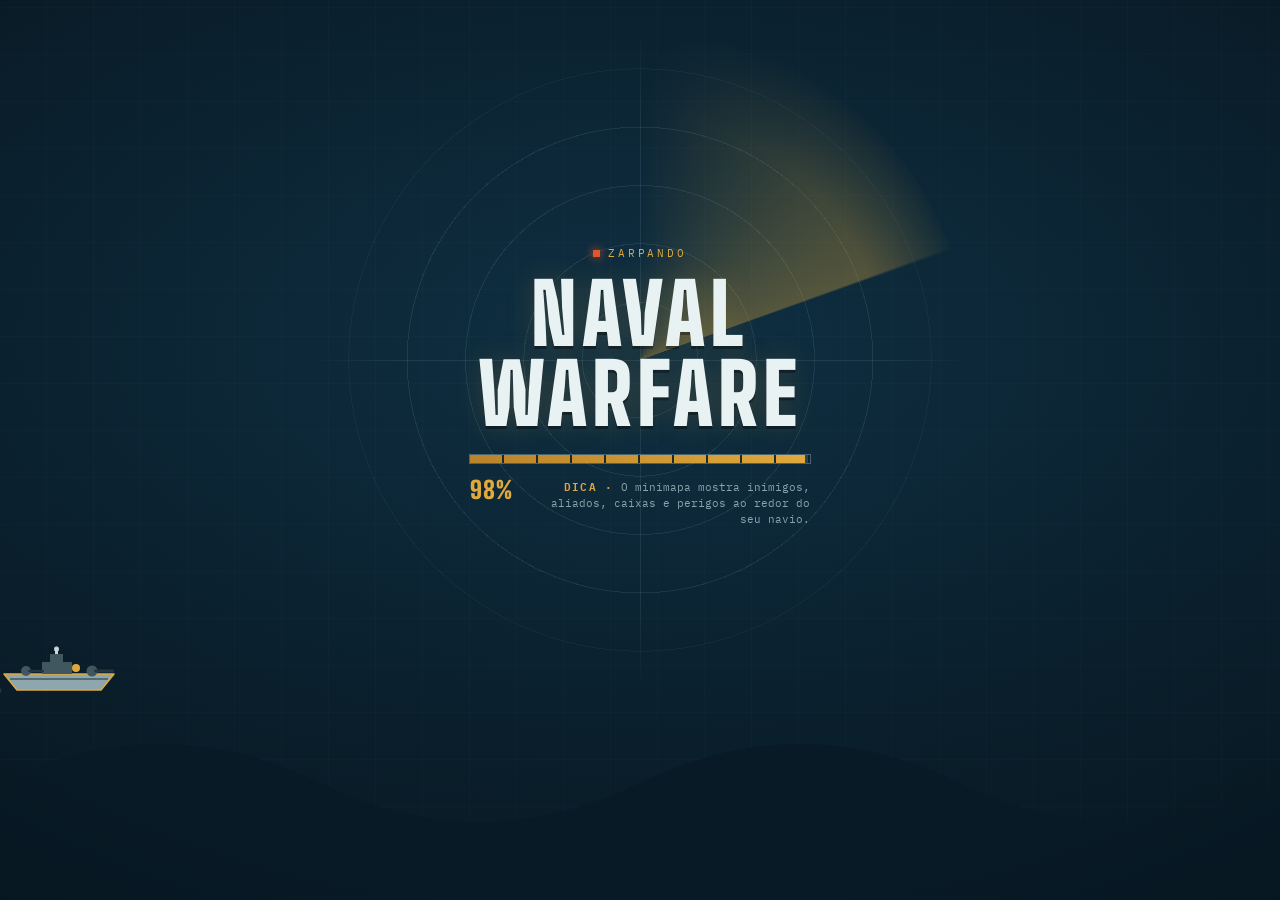
==== index.html @ 0ac16369 "Add files via upload" ====
<!doctype html>
<html lang="pt-BR">
<head>
<meta charset="utf-8">
<meta name="viewport" content="width=device-width,initial-scale=1,viewport-fit=cover">
<title>Naval Warfare</title>
<link rel="preconnect" href="https://fonts.googleapis.com">
<link rel="preconnect" href="https://fonts.gstatic.com" crossorigin>
<link rel="stylesheet" href="https://fonts.googleapis.com/css2?family=Big+Shoulders+Display:wght@700;900&family=IBM+Plex+Mono:wght@400;500;600&display=swap">
<link rel="stylesheet" href="style.css">
</head>
<body>
<div id="loading" role="status" aria-live="polite">
  <div class="ld-radar" aria-hidden="true">
    <span class="ld-blip" style="left:68%;top:28.6%;animation-delay:-.42s"></span><span class="ld-blip" style="left:79.1%;top:74.4%;animation-delay:-4.17s"></span>
    <span class="ld-blip" style="left:37.4%;top:68%;animation-delay:-2.99s"></span><span class="ld-blip" style="left:21.4%;top:33.5%;animation-delay:-1.81s"></span>
  </div>
  <div class="ld-ship"><svg viewBox="0 0 120 50" aria-hidden="true">
    <path d="M4 28 H114 L101 44 H17 Z" fill="#8ea6ad" stroke="#e0a93c" stroke-width="1.6" stroke-linejoin="round"/>
    <path d="M10 33 H108" stroke="#41575f" stroke-width="1.4"/>
    <rect x="42" y="16" width="30" height="12" fill="#41575f"/><rect x="50" y="8" width="13" height="8" fill="#41575f"/>
    <circle class="sm" cx="56.5" cy="3" r="2.5"/><circle class="sm s2" cx="56.5" cy="3" r="2.5"/><circle class="sm s3" cx="56.5" cy="3" r="2.5"/><rect x="55" y="2" width="3" height="6" fill="#c9d8db"/><circle cx="76" cy="22" r="4" fill="#e0a93c"/>
    <circle cx="92" cy="25" r="5.5" fill="#41575f"/><rect x="94" y="23.6" width="20" height="2.8" rx="1.4" fill="#26363d"/>
    <circle cx="26" cy="25" r="5" fill="#41575f"/><rect x="28" y="23.7" width="16" height="2.6" rx="1.3" fill="#26363d"/>
  </svg></div>
  <div class="ld-box">
    <small id="ldStage">Preparando a frota</small>
    <b>Naval Warfare</b>
    <div class="ld-bar"><i id="ldFill"></i></div>
    <div class="ld-row"><span id="ldPct">0%</span><span id="ldTip"></span></div>
  </div>
  <div class="ld-sea" aria-hidden="true">
    <svg class="ld-wave c" viewBox="0 0 800 120" preserveAspectRatio="none"><path d="M0 60 Q50 20 100 60 T200 60 T300 60 T400 60 T500 60 T600 60 T700 60 T800 60 V120 H0Z" fill="#0f3043"/></svg>
    <svg class="ld-wave b" viewBox="0 0 800 120" preserveAspectRatio="none"><path d="M0 60 Q50 20 100 60 T200 60 T300 60 T400 60 T500 60 T600 60 T700 60 T800 60 V120 H0Z" fill="#0b2636"/></svg>
    <svg class="ld-wave" viewBox="0 0 800 120" preserveAspectRatio="none"><path d="M0 60 Q50 20 100 60 T200 60 T300 60 T400 60 T500 60 T600 60 T700 60 T800 60 V120 H0Z" fill="#081a26"/></svg>
  </div>
</div>
<canvas id="sea" aria-label="Mar de batalha"></canvas>

<div class="hud" id="hud">
  <div class="top">
    <div class="gauges">
      <div class="gauge"><span>CASCO</span><div class="bar" id="hpBar"><i class="lag" id="hpLag"></i><i id="hpFill"></i></div><span class="num" id="hpNum">100</span></div>
      <div class="gauge thin"><span>RECARGA</span><div class="bar"><i id="rlFill"></i></div><span class="num"></span></div>
      <div class="gauge" id="cvGauge" hidden><span>COMBOIO</span><div class="bar"><i id="cvFill" style="background:#8fd3e8"></i></div><span class="num" id="cvNum">0</span></div>
      <div class="readout"><span>RUMO <b id="rumo">000°</b></span><span><b id="knots">0</b> NÓS</span></div>
      <div class="lstats">
        <div class="stat sm warn"><span>FALTAM</span><b id="remain">0</b></div>
        <div class="stat sm"><span>ABATES</span><b id="killsHud">0</b></div>
        <div class="stat sm"><span>TEMPO</span><b id="ptime">0:00</b></div>
      </div>
      <div class="tag" id="buff" hidden>FOGO RÁPIDO</div>
    </div>
    <div class="right">
      <canvas class="mini" id="mini" aria-label="Minimapa" role="img"></canvas>
      <div class="btns">
        <button class="ibtn" id="btnSound" type="button" aria-label="Som ligado" aria-pressed="true" title="Som">
          <svg viewBox="0 0 24 24" fill="none" stroke="currentColor" stroke-width="1.8" stroke-linecap="round" stroke-linejoin="round" aria-hidden="true">
            <path d="M4 9.5v5h3.5L12 18.5v-13L7.5 9.5z"/><path d="M15.5 9a4 4 0 0 1 0 6"/><path d="M18 6.5a8 8 0 0 1 0 11"/>
            <path class="slash" d="M3 3l18 18"/>
          </svg>
        </button>
        <button class="ibtn" id="btnPause" type="button" aria-label="Pausar" title="Pausar (P)">
          <svg viewBox="0 0 24 24" fill="currentColor" aria-hidden="true"><rect x="6" y="5" width="4" height="14"/><rect x="14" y="5" width="4" height="14"/></svg>
        </button>
      </div>
      <div class="rstats" id="rstats">
        <div class="stat"><span>ONDA</span><b id="wave">1</b></div>
        <div class="wprog"><i id="wpFill"></i></div>
        <div class="stat"><span>PONTOS</span><b id="score">0</b></div>
        <div class="stat"><span>MOEDAS</span><b id="coins">0</b></div>
      </div>

    </div>
  </div>
</div>

<button class="ability" id="btnCloak" type="button" hidden>SUBMERGIR</button>
<div class="admmenu" id="admMenu" hidden></div>
<div id="admBanner" hidden style="position:fixed;top:env(safe-area-inset-top,0px);left:0;right:0;z-index:60;text-align:center;font:600 12px var(--font-mono);padding:6px 10px;background:var(--rust);color:#fff"></div>

<div class="boss" id="boss" hidden><div class="bs-top"><span class="bs-name" id="bsName">Chefe</span><span class="bs-st" id="bsSt"></span><span class="bs-pct" id="bsPct">100%</span></div><div class="bs-bar"><i class="bs-lag" id="bsLag"></i><i class="bs-fill" id="bsFill"></i></div></div>
<div class="banner" id="banner" aria-live="polite"></div>
<div id="fpsEl" hidden style="position:fixed;left:10px;bottom:calc(env(safe-area-inset-bottom,0px) + 6px);z-index:25;pointer-events:none;font:600 11px var(--font-mono);letter-spacing:.1em;padding:2px 6px;background:rgba(6,18,26,.6);border:1px solid var(--line);color:var(--good);font-variant-numeric:tabular-nums">-- FPS</div>

<div id="resumeCd" hidden aria-hidden="true">3</div>
<div class="overlay" id="ov">
  <div class="panel menu">
    <div class="ovtop"><div class="kicker" id="ovKicker"></div><span class="chip" id="bal"></span></div>
    <h1 class="title" id="ovTitle"></h1>
    <p class="lead" id="ovLead"></p>
    <div class="pinfo" id="pauseInfo" hidden>
      <div class="pship"><canvas id="pShipCv" width="192" height="96"></canvas><div class="pmeta"><b id="pShipName"></b><span id="pModeTag"></span></div></div>
      <div class="pbars">
        <div class="pbar"><span>CASCO</span><div class="bar"><i id="pHp"></i></div><b id="pHpN"></b></div>
        <div class="pbar" id="pCvRow" hidden><span>COMBOIO</span><div class="bar"><i id="pCv" style="background:#8fd3e8"></i></div><b id="pCvN"></b></div>
      </div>
      <dl class="stats pstats">
        <div><dt>Onda</dt><dd id="pWave">0</dd></div>
        <div><dt>Navios afundados</dt><dd id="pKills">0</dd></div>
        <div><dt>Pontos</dt><dd id="pScore">0</dd></div>
        <div><dt>Tempo</dt><dd id="pTime">0:00</dd></div>
      </dl>
    </div>
    <dl class="stats" id="ovStats" hidden>
      <div><dt>Onda alcançada</dt><dd id="sWave">0</dd></div>
      <div><dt>Navios afundados</dt><dd id="sKills">0</dd></div>
      <div><dt>Pontos</dt><dd id="sScore">0</dd></div>
      <div><dt>Recorde</dt><dd id="sBest">0</dd></div>
      <div><dt>Moedas ganhas</dt><dd id="sCoins">0</dd></div>
    </dl>
    <p class="note" id="sendMsg"></p>
    <div class="actions mmenu">
      <div class="mprimary">
        <button class="btn" id="btnMain" type="button">Zarpar</button>
        <button class="btn ghost" id="btnAlt" type="button" hidden>Recomeçar</button>
        <button class="btn ghost" id="btnMenu" type="button" hidden>Menu principal</button>
      </div>
      <div class="mgrp" id="pauseSet" hidden><span class="mgl">Ajustes</span><div class="mtiles">
        <button class="btn ghost" id="pSound" type="button"><svg viewBox="0 0 24 24" width="22" height="22" fill="none" stroke="currentColor" stroke-width="2" stroke-linecap="round" stroke-linejoin="round" aria-hidden="true"><path d="M4 9v6h4l5 4V5L8 9z"/><path d="M16.5 8.5a5 5 0 0 1 0 7"/></svg><span id="pSoundT">Som</span></button>
        <button class="btn ghost" id="pCfg" type="button"><svg viewBox="0 0 24 24" width="22" height="22" fill="none" stroke="currentColor" stroke-width="2" stroke-linecap="round" stroke-linejoin="round" aria-hidden="true"><path d="M4 6h10M18 6h2M4 12h4M12 12h8M4 18h12M20 18h0"/><circle cx="16" cy="6" r="2"/><circle cx="10" cy="12" r="2"/><circle cx="18" cy="18" r="2"/></svg><span>Configurações</span></button>
      </div></div>
      <div class="mgrp"><span class="mgl">Competir</span><div class="mtiles">
        <button class="btn ghost" id="btnMp" type="button" hidden><svg viewBox="0 0 24 24" width="22" height="22" fill="none" stroke="currentColor" stroke-width="2" stroke-linecap="round" stroke-linejoin="round" aria-hidden="true"><circle cx="9" cy="8" r="3"/><path d="M3 20c0-3.3 2.7-6 6-6s6 2.7 6 6"/><circle cx="17" cy="9" r="2.5"/><path d="M17 14c2.8 0 4 2 4 5"/></svg><span>Multijogador</span></button>
        <button class="btn ghost" id="btnRank" type="button" hidden><svg viewBox="0 0 24 24" width="22" height="22" fill="none" stroke="currentColor" stroke-width="2" stroke-linecap="round" stroke-linejoin="round" aria-hidden="true"><path d="M6 20V10M12 20V4M18 20v-7"/></svg><span>Ranking</span></button>
        <button class="btn ghost" id="btnFr" type="button" hidden><svg viewBox="0 0 24 24" width="22" height="22" fill="none" stroke="currentColor" stroke-width="2" stroke-linecap="round" stroke-linejoin="round" aria-hidden="true"><path d="M16 21v-2a4 4 0 0 0-4-4H6a4 4 0 0 0-4 4v2"/><circle cx="9" cy="7" r="4"/><path d="M22 21v-2a4 4 0 0 0-3-3.87M16 3.13a4 4 0 0 1 0 7.75"/></svg><span>Amigos</span><i class="frn" id="frN" hidden></i></button>
      </div></div>
      <div class="mgrp"><span class="mgl">Frota</span><div class="mtiles">
        <button class="btn ghost" id="btnAch" type="button" hidden><svg viewBox="0 0 24 24" width="22" height="22" fill="none" stroke="currentColor" stroke-width="2" stroke-linecap="round" stroke-linejoin="round" aria-hidden="true"><path d="M12 3l2.7 5.6 6.1.9-4.4 4.3 1 6.1L12 17l-5.4 2.9 1-6.1L3.2 9.5l6.1-.9z"/></svg><span>Conquistas</span></button>
        <button class="btn ghost" id="btnShop" type="button"><svg viewBox="0 0 24 24" width="22" height="22" fill="none" stroke="currentColor" stroke-width="2" stroke-linecap="round" stroke-linejoin="round" aria-hidden="true"><path d="M3 9l2-5h14l2 5M3 9h18M3 9v11h18V9M9 20v-6h6v6"/></svg><span>Loja</span></button>
        <button class="btn ghost evtbtn" id="btnDaily" type="button"><svg viewBox="0 0 24 24" width="22" height="22" fill="none" stroke="currentColor" stroke-width="2" stroke-linecap="round" stroke-linejoin="round" aria-hidden="true"><rect x="3" y="8" width="18" height="13" rx="1"/><path d="M12 8v13M3 12h18M12 8c-2-4-6-4-6-1s4 1 6 1zm0 0c2-4 6-4 6-1s-4 1-6 1z"/></svg><span>Diário</span></button>
        <button class="btn ghost" id="btnMis" type="button"><svg viewBox="0 0 24 24" width="22" height="22" fill="none" stroke="currentColor" stroke-width="2" stroke-linecap="round" stroke-linejoin="round" aria-hidden="true"><path d="M9 5H7a2 2 0 0 0-2 2v12a2 2 0 0 0 2 2h10a2 2 0 0 0 2-2V7a2 2 0 0 0-2-2h-2"/><rect x="9" y="3" width="6" height="4" rx="1"/><path d="m9 14 2 2 4-4"/></svg><span>Missões</span></button>
      </div></div>
      <div class="mfoot">
        <button class="btn ghost" id="btnHow" type="button"><svg viewBox="0 0 24 24" width="22" height="22" fill="none" stroke="currentColor" stroke-width="2" stroke-linecap="round" stroke-linejoin="round" aria-hidden="true"><circle cx="12" cy="12" r="9"/><path d="M9.5 9.5a2.5 2.5 0 1 1 3.5 2.3c-.7.4-1 .9-1 1.7M12 17h.01"/></svg><span>Como jogar</span></button>
        <button class="btn ghost" id="btnAdm" type="button" hidden>★ Painel admin</button>
        <button class="btn ghost acct" id="btnAcct" type="button" hidden>Entrar / Criar conta</button>
      </div>
    </div>
  </div>
</div>

<div class="overlay" id="helpEl" hidden><div class="panel">
  <div class="kicker">Como jogar</div>
  <h2 class="title sm">Controles</h2>
  <dl class="help">
    <div class="row only-desk"><dt>Navegar</dt><dd>W A S D ou setas</dd></div>
    <div class="row only-desk"><dt>Mirar</dt><dd>mouse</dd></div>
    <div class="row only-desk"><dt>Atirar</dt><dd>clique ou espaço</dd></div>
    <div class="row only-desk"><dt>Pausar</dt><dd>P ou Esc</dd></div>
    <div class="row only-desk"><dt>Habilidade</dt><dd>E ou Shift (Nautilon, Enterprize e Capitânia)</dd></div>
    <div class="row only-touch"><dt>Navegar</dt><dd>joystick esquerdo</dd></div>
    <div class="row only-touch"><dt>Mirar e atirar</dt><dd>joystick direito</dd></div>
  </dl>
  <p class="note">Caixas boiando consertam o casco, aceleram o canhão, dão escudo ou tiro triplo. Ilhas e icebergs bloqueiam navios e tiros; redemoinhos puxam e giram quem chega perto.</p>
  <div class="actions"><button class="btn ghost" id="helpBack" type="button">Voltar</button></div>
</div></div>

<div class="overlay" id="modeEl" hidden><div class="panel launch">
  <div class="lh"><div><div class="kicker">Preparar zarpada</div><h2 class="title sm">Navio e modo</h2></div><span class="chip" id="lBal"></span></div>
  <div class="lcols">
    <section class="lcol">
      <div class="lsec"><i>1</i>Escolha o navio</div>
      <div class="lfleet" id="lFleet" role="listbox" aria-label="Navios disponíveis"></div>
      <div class="lship" id="lShip"></div>
    </section>
    <section class="lcol">
      <div class="lsec"><i>2</i>Escolha o modo</div>
      <div class="lmodes">
        <button class="lmode" id="modeNormal" type="button" aria-pressed="true">
          <span class="lmi"><svg viewBox="0 0 24 24" width="22" height="22" fill="none" stroke="currentColor" stroke-width="2" stroke-linecap="round" stroke-linejoin="round" aria-hidden="true"><path d="M3 15c3 0 3-2 6-2s3 2 6 2 3-2 6-2"/><path d="M3 20c3 0 3-2 6-2s3 2 6 2 3-2 6-2"/><path d="M12 3v7M12 3l5 4-5 3"/></svg></span>
          <span class="lmt"><b>Normal</b><small>Ondas de navios inimigos e um chefe a cada 5 ondas.</small><em>Vale no ranking</em></span>
        </button>
        <button class="lmode hard" id="modeHard" type="button" aria-pressed="false">
          <span class="lmi"><svg viewBox="0 0 24 24" width="22" height="22" fill="none" stroke="currentColor" stroke-width="2" stroke-linecap="round" stroke-linejoin="round" aria-hidden="true"><path d="M12 3c1 3 4 4.5 4 8.5A4 4 0 0 1 12 16a4 4 0 0 1-4-4.5c0-1.5.7-2.5 1.5-3.5.3 1 .8 1.6 1.5 1.8C11 7 11 5 12 3z"/><path d="M8 20h8"/></svg></span>
          <span class="lmt"><b>Hardcore</b><small>Inimigos usam poderes de navios e chefes têm o triplo de vida.</small><em>Fora do ranking</em></span>
        </button>
        <button class="lmode esc" id="modeEsc" type="button" aria-pressed="false">
          <span class="lmi"><svg viewBox="0 0 24 24" width="22" height="22" fill="none" stroke="currentColor" stroke-width="2" stroke-linecap="round" stroke-linejoin="round" aria-hidden="true"><path d="M12 2l8 3v6c0 5-3.5 8.5-8 10-4.5-1.5-8-5-8-10V5z"/><path d="M9 12l2 2 4-4"/></svg></span>
          <span class="lmt"><b>Escolta</b><small>Proteja um navio de carga por quantas ondas conseguir. Se ele afundar, acabou.</small><em>Fora do ranking · recorde próprio</em></span>
        </button>
      </div>
    </section>
  </div>
  <div class="actions lact">
    <button class="btn" id="modeGo" type="button">Zarpar</button>
    <button class="btn ghost" id="modeShop" type="button">Loja</button>
    <button class="btn ghost" id="modeBack" type="button">Voltar</button>
  </div>
</div></div>

<div id="mate" hidden style="position:fixed;left:50%;transform:translateX(-50%);top:calc(env(safe-area-inset-top,0px) + 12px);z-index:5;pointer-events:none;width:min(170px,34vw);font-size:11px;letter-spacing:.14em;color:var(--steel);text-align:center;display:flex;flex-direction:column;gap:5px"></div>
<div id="pings" hidden><button type="button" data-k="0">1 · Ajuda!</button><button type="button" data-k="1">2 · Vem aqui</button><button type="button" data-k="2">3 · Cuidado!</button><button type="button" data-k="3">4 · Valeu!</button></div>
<div class="overlay" id="mpEl" hidden><div class="panel mpp">
  <div class="mpt"><div class="kicker" id="mpKicker">Cooperativo · até 4 jogadores</div><h1 class="title sm" id="mpTitle">Multijogador</h1></div>
  <div class="tabs mptabs" id="mpTabs" role="tablist" aria-label="Tipo de partida"><button type="button" role="tab" data-vs="0" class="on" aria-selected="true">Esquadra<i>até 4 · coop</i></button><button type="button" role="tab" data-vs="1" aria-selected="false">Versus<i>1×1</i></button></div>
  <p class="mpstat" id="mpMsg" role="status" aria-live="polite"></p>
  <div class="mpjoin">
    <div class="mpcard"><b>Criar sala</b><small>Você é o anfitrião e manda o código aos amigos.</small>
      <button class="btn" id="mpCreate" type="button">Criar sala</button></div>
    <div class="mpcard"><b>Entrar numa sala</b><small>Digite o código de 4 letras que o anfitrião mandou.</small>
      <input id="mpCode" maxlength="4" placeholder="CÓDIGO" autocomplete="off" autocapitalize="characters" spellcheck="false">
      <button class="btn ghost" id="mpJoin" type="button">Entrar na sala</button></div>
  </div>
  <div class="mplobby">
    <div class="mpticket"><div><span class="mlbl">Código da sala</span><div id="mpBig"></div></div><button class="btn ghost" id="mpShare" type="button" hidden>Copiar código</button></div>
    <div class="mpinv" id="mpInvBox" hidden><div class="mplbl"><span>Convidar amigos</span><b id="mpInvN"></b></div><div id="mpInv"></div></div>
    <div class="mpopts" id="mpOpts" hidden>
      <span class="mlbl" style="grid-column:1/-1">Configurações da sala</span>
      <button class="btn ghost" id="mpMode" type="button" title="Toque para alternar entre Normal, Hardcore e Escolta">Modo: Normal</button>
      <button class="btn ghost" id="mpOptHp" type="button" title="Toque para alternar a vida dos inimigos"></button>
      <button class="btn ghost" id="mpOptMax" type="button" title="Toque para alternar o máximo de jogadores"></button>
      <button class="btn ghost" id="mpOptBuoy" type="button" title="Liga ou desliga a boia de resgate de aliados afundados"></button>
    </div>
    <div class="mplbl"><span>Jogadores</span><b id="mpCount"></b></div>
    <div id="mpList"></div>
    <div class="giftrow" id="mpGift" hidden><span class="mlbl">Presentear com moedas: toque no 🎁 de um jogador</span><div class="ushp" id="mpAmts"></div></div>
  </div>
  <div class="actions mpact">
    <button class="btn" id="mpGo" type="button" hidden>Zarpar</button>
    <button class="btn ghost" id="mpBack" type="button">Voltar</button>
  </div>
</div></div>
<div class="overlay" id="auth" hidden><div class="panel">
  <h1 class="title sm">Conta</h1>
  <div class="tabs" id="aTabs"><button type="button" data-m="login" class="on">Entrar</button><button type="button" data-m="signup">Criar conta</button></div>
  <p class="note" id="aNote"></p>
  <input class="fld" id="aUser" maxlength="16" placeholder="Nome de usuário" autocomplete="username" autocapitalize="none">
  <div style="display:flex;gap:8px"><input class="fld" id="aPass" type="password" placeholder="Senha" autocomplete="current-password" style="flex:1;min-width:0"><button class="btn ghost" id="aShow" type="button" style="min-height:0;padding:0 12px" aria-label="Mostrar senha">ver</button></div>
  <input class="fld" id="aPass2" type="password" placeholder="Repita a senha" autocomplete="new-password" hidden>
  <p class="note" id="aMsg"></p>
  <div class="actions">
    <button class="btn" id="aGo" type="button">Entrar</button>
    <button class="btn ghost" id="aBack" type="button">Voltar</button>
  </div>
</div></div>
<div class="overlay" id="acctEl" hidden><div class="panel">
  <div class="kicker">Conta</div><h1 class="title sm" id="pName"></h1>
  <dl class="stats" id="pStats"></dl>
  <p class="note" id="pSync"></p>
  <input class="fld" id="pRename" maxlength="16" placeholder="Novo nome de usuário (3 a 16)" autocomplete="off" autocapitalize="none" spellcheck="false">
  <input class="fld" id="pNew" type="password" placeholder="Nova senha (mínimo 6)" autocomplete="new-password">
  <p class="note" id="pMsg"></p>
  <div class="actions">
    <button class="btn ghost" id="pAdm" type="button" hidden>Painel admin</button>
    <button class="btn ghost" id="pEditBtn" type="button">Editar perfil</button>
    <button class="btn ghost" id="pRenBtn" type="button">Trocar nome</button>
    <button class="btn ghost" id="pPass" type="button">Alterar senha</button>
    <button class="btn ghost" id="pSyncBtn" type="button">Sincronizar agora</button>
    <button class="btn ghost" id="pOut" type="button">Sair da conta</button>
    <button class="btn ghost" id="pBack" type="button">Voltar</button>
  </div>
</div></div>
<div class="overlay" id="adm" hidden><div class="panel">
  <div class="kicker">Administrador</div><h1 class="title sm">Painel admin</h1>
  <div class="tabs" id="admTabs"><button type="button" data-t="contas" class="on">Contas</button><button type="button" data-t="stats">Stats</button><button type="button" data-t="avisos">Avisos</button><button type="button" data-t="log">Log</button></div>
  <p class="note" id="admMsg"></p>
  <input id="admQ" type="search" placeholder="Buscar conta pelo nome" autocomplete="off" style="width:100%;box-sizing:border-box;min-height:40px;margin-bottom:8px;padding:0 10px;background:transparent;border:1px solid var(--line);color:inherit;font:inherit">
  <div id="admBody" style="font-size:13px"></div>
  <div class="actions"><button class="btn ghost" id="admBack" type="button">Voltar</button></div>
</div></div>
<div class="overlay" id="achEl" hidden><div class="panel achp">
  <div class="ah">
    <div class="ring" id="achRing" role="img"><b id="achPct">0%</b></div>
    <div class="asum">
      <div class="kicker">Conquistas</div>
      <div class="acount"><b id="achNum">0</b><span id="achTot">/ 0</span></div>
      <div class="acoin" id="achCoin"></div>
    </div>
  </div>
  <p class="note" id="achNote" hidden></p>
  <div class="anext" id="achNext" hidden></div>
  <div class="acats" id="achCats" role="tablist" aria-label="Categorias"></div>
  <div class="tabs" id="achTabs"><button type="button" data-f="all" class="on">Todas<i></i></button><button type="button" data-f="ok">Ganhas<i></i></button><button type="button" data-f="lock">Faltam<i></i></button></div>
  <div id="achBody"></div>
  <div class="actions"><button class="btn ghost" id="achBack" type="button">Voltar</button></div>
</div></div>
<div class="overlay" id="rank" hidden><div class="panel rkp">
  <div class="rkh"><div><div class="kicker">Classificação</div><h1 class="title sm">Ranking</h1></div><button class="btn ghost" id="pMine" type="button" hidden>Meu perfil</button></div>
  <div id="rTabs" class="rk-tabs" role="tablist" aria-label="Tipo de ranking"><button data-tab="semana" type="button" role="tab"><svg viewBox="0 0 24 24" width="22" height="22" fill="none" stroke="currentColor" stroke-width="2" stroke-linecap="round" stroke-linejoin="round" aria-hidden="true"><rect x="4" y="5" width="16" height="15" rx="1"/><path d="M4 10h16M8 3v4M16 3v4"/></svg><b>Semana</b><small>Zera domingo</small></button><button data-tab="pontos" type="button" role="tab"><svg viewBox="0 0 24 24" width="22" height="22" fill="none" stroke="currentColor" stroke-width="2" stroke-linecap="round" stroke-linejoin="round" aria-hidden="true"><path d="M12 3l2.7 5.6 6.1.9-4.4 4.3 1 6.1L12 17l-5.4 2.9 1-6.1L3.2 9.5l6.1-.9z"/></svg><b>Pontos</b><small>Recorde</small></button><button data-tab="kills" type="button" role="tab"><svg viewBox="0 0 24 24" width="22" height="22" fill="none" stroke="currentColor" stroke-width="2" stroke-linecap="round" stroke-linejoin="round" aria-hidden="true"><circle cx="12" cy="12" r="7"/><path d="M12 2v4M12 18v4M2 12h4M18 12h4"/></svg><b>Abates</b><small>Navios</small></button><button data-tab="horas" type="button" role="tab"><svg viewBox="0 0 24 24" width="22" height="22" fill="none" stroke="currentColor" stroke-width="2" stroke-linecap="round" stroke-linejoin="round" aria-hidden="true"><circle cx="12" cy="12" r="9"/><path d="M12 7v5l3 2"/></svg><b>Horas</b><small>Tempo</small></button></div>
  <div class="rk-search"><svg viewBox="0 0 24 24" width="18" height="18" fill="none" stroke="currentColor" stroke-width="2" stroke-linecap="round" aria-hidden="true"><circle cx="11" cy="11" r="7"/><path d="M20 20l-3.5-3.5"/></svg><input id="pSearch" maxlength="16" placeholder="Buscar jogador" autocomplete="off" autocapitalize="none" spellcheck="false"><button class="btn ghost" id="pGo" type="button">Buscar</button></div>
  <div id="rankInfo" class="rk-info" hidden></div>
  <div id="rankMe" class="rk-meb" hidden></div>
  <div id="rankBody"></div>
  <p class="rk-hint">Toque em um jogador para ver o perfil.</p>
  <div class="actions"><button class="btn ghost" id="rankBack" type="button">Voltar</button></div>
</div></div>
<button class="ibtn" id="btnCfg" type="button" aria-label="Configurações" title="Configurações" style="position:fixed;top:calc(env(safe-area-inset-top,0px) + 10px);right:12px;z-index:20"><svg viewBox="0 0 24 24" fill="none" stroke="currentColor" stroke-width="1.8" stroke-linecap="round" stroke-linejoin="round" aria-hidden="true"><circle cx="12" cy="12" r="3"/><path d="M19.4 15a1.7 1.7 0 0 0 .3 1.8l.1.1a2 2 0 1 1-2.8 2.8l-.1-.1a1.7 1.7 0 0 0-1.8-.3 1.7 1.7 0 0 0-1 1.5V21a2 2 0 1 1-4 0v-.1a1.7 1.7 0 0 0-1.1-1.5 1.7 1.7 0 0 0-1.8.3l-.1.1a2 2 0 1 1-2.8-2.8l.1-.1a1.7 1.7 0 0 0 .3-1.8 1.7 1.7 0 0 0-1.5-1H3a2 2 0 1 1 0-4h.1a1.7 1.7 0 0 0 1.5-1.1 1.7 1.7 0 0 0-.3-1.8l-.1-.1a2 2 0 1 1 2.8-2.8l.1.1a1.7 1.7 0 0 0 1.8.3H9a1.7 1.7 0 0 0 1-1.5V3a2 2 0 1 1 4 0v.1a1.7 1.7 0 0 0 1 1.5 1.7 1.7 0 0 0 1.8-.3l.1-.1a2 2 0 1 1 2.8 2.8l-.1.1a1.7 1.7 0 0 0-.3 1.8V9a1.7 1.7 0 0 0 1.5 1H21a2 2 0 1 1 0 4h-.1a1.7 1.7 0 0 0-1.5 1z"/></svg></button>


<div class="overlay" id="cfg" hidden style="z-index:30"><div class="panel">
  <h1 class="title sm">Configurações</h1>
  <div class="kicker">Áudio</div>
  <div class="crow"><span>Som</span><button class="btn ghost" id="cfgSound" type="button" style="min-width:110px"></button></div>
  <div class="crow"><span>Volume</span><input type="range" id="cfgVol" min="0" max="100" step="5" style="flex:1;max-width:200px;accent-color:var(--brass)"><b id="cfgVolN" style="min-width:3.5ch;text-align:right"></b></div>
  <div class="kicker">Jogo</div>
  <div class="crow"><span>Tremor da tela</span><div class="seg" data-c="shake"><button type="button" data-v="0">Desligado</button><button type="button" data-v="1">Reduzido</button><button type="button" data-v="2">Normal</button></div></div>
  <div class="crow"><span>Câmera</span><div class="seg" data-c="zoom"><button type="button" data-v="0">Perto</button><button type="button" data-v="1">Normal</button><button type="button" data-v="2">Longe</button></div></div>
  <div class="crow" id="cfgVibRow"><span>Vibração</span><div class="seg" data-c="vib"><button type="button" data-v="0">Desligada</button><button type="button" data-v="1">Ligada</button></div></div>
  <div class="crow" id="cfgStickRow"><span>Joysticks (celular)</span><div class="seg" data-c="stick"><button type="button" data-v="0">Flutuante</button><button type="button" data-v="1">Fixo</button></div></div>
  <div class="crow"><span>Contador de FPS</span><div class="seg" data-c="fps"><button type="button" data-v="0">Desligado</button><button type="button" data-v="1">Ligado</button></div></div>
  <div class="kicker">Geral</div>
  <div class="crow"><span>Tela cheia</span><button class="btn ghost" id="cfgFull" type="button" style="min-width:110px">Alternar</button></div>
  <div class="crow"><span>Conta</span><button class="btn ghost" id="cfgAcct" type="button" style="min-width:110px"></button></div>
  <div class="actions"><button class="btn ghost" id="cfgReset" type="button">Restaurar padrões</button><button class="btn ghost" id="cfgBack" type="button">Voltar</button></div>
</div></div>
<div class="overlay" id="prof" hidden><div class="panel">
  <div class="kicker">Perfil</div>
  <h1 class="title sm" id="profName"></h1>
  <div id="profBody" style="font-size:13px;line-height:1.5;max-height:60vh;overflow-y:auto"></div>
  <p class="note" id="profMsg" aria-live="polite" style="margin:0"></p>
  <div class="actions"><button class="btn" id="profEdit" type="button" hidden>Editar perfil</button><button class="btn" id="profFriend" type="button" hidden>Adicionar amigo</button><button class="btn ghost" id="profBack" type="button">Voltar</button></div>
</div></div>

<div class="overlay" id="peEl" hidden><div class="panel pep">
  <div class="kicker">Perfil</div>
  <h1 class="title sm">Personalizar</h1>
  <div class="pe-photo">
    <div class="pf-av big" id="peAv"></div>
    <div class="pe-btns">
      <button class="btn ghost" id="pePick" type="button">Escolher foto</button>
      <button class="btn ghost" id="peDel" type="button">Remover foto</button>
    </div>
  </div>
  <div class="pe-stage" id="peStage" hidden><canvas id="peCv" width="240" height="240" aria-label="Enquadramento da foto"></canvas><label class="pe-zoom"><span>Zoom</span><input type="range" id="peZoom" min="100" max="300" value="100"></label></div>
  <input id="peFile" type="file" accept="image/*" hidden>
  <div class="pe-bio">
    <label class="mlbl" for="peBio">Bio</label>
    <textarea class="fld" id="peBio" maxlength="140" rows="3" placeholder="Conte algo sobre você, seu navio favorito, seu recorde…" spellcheck="false"></textarea>
    <div class="pe-count" id="peCount">0/140</div>
  </div>
  <p class="note" id="peMsg">Foto e bio aparecem no seu perfil. A foto é recortada em quadrado e reduzida automaticamente.</p>
  <div class="actions"><button class="btn" id="peSave" type="button">Salvar</button><button class="btn ghost" id="peCancel" type="button">Cancelar</button></div>
</div></div>

<div class="overlay" id="shop" hidden><div class="panel">
  <div class="w-top"><h1>Loja</h1><div class="w-bal">$ <span id="shopCoins">0</span></div></div>
  <div class="shop-timer"><div><span>Próxima troca de estoque</span><b id="shopTimer">--:--</b></div><i><u id="shopBar"></u></i></div>
  <div class="shop-tabs" id="shopTabs"><button type="button" data-t="stock">Estoque<i></i></button><button type="button" data-t="own">Meus<i></i></button></div>
  <div id="shopBody"></div>
  <div class="actions"><button class="btn ghost" id="shopBack" type="button">Voltar</button></div>
</div></div>

<div class="overlay" id="daily" hidden><div class="panel">
  <div class="w-top"><h1>Recompensa diária</h1><div class="w-bal" id="dailyStreak">0/7</div></div>
  <p class="note" style="margin:0">Entre todo dia para continuar a sequência. No dia 7 você ganha o barco Fênix. Se faltar um dia, a sequência recomeça.</p>
  <div id="dailyBody"></div>
  <p class="note" id="dailyBonus" style="margin:0"></p>
  <div class="actions"><button class="btn" id="dailyClaim" type="button">Resgatar</button><button class="btn ghost" id="dailyBack" type="button">Voltar</button></div>
</div></div>
<div class="overlay" id="wkPrize" hidden role="dialog" aria-modal="true" aria-labelledby="wkTitle"><div class="panel wk-panel">
  <div class="wk-ico" id="wkIco">🏆</div>
  <div class="kicker">Ranking semanal encerrado</div>
  <h1 class="title sm" id="wkTitle">Parabéns!</h1>
  <p class="note" id="wkSub" style="margin:0"></p>
  <div class="wk-amt" id="wkAmt">+0 moedas</div>
  <div id="wkList"></div>
  <p class="note" style="margin:0">As moedas já foram adicionadas ao seu saldo.</p>
  <div class="actions"><button class="btn" id="wkOk" type="button">Continuar</button></div>
</div></div>
<div class="overlay" id="misEl" hidden><div class="panel">
  <div class="w-top"><h1>Missões diárias</h1><div class="w-bal" id="misCount">0/3</div></div>
  <p class="note" style="margin:0">Três missões novas por dia (viram à meia-noite, horário de Brasília), cada uma com dificuldade e recompensa diferentes. Resgate as três para ganhar um bônus que cresce a cada dia seguido.</p>
  <div class="ms-sum"><span id="misStreak"></span><span id="misTime"></span></div>
  <div id="misBody"></div>
  <p class="note" id="misMsg" style="margin:0"></p>
  <div class="actions"><button class="btn ghost" id="misBack" type="button">Voltar</button></div>
</div></div>
<div class="overlay" id="frEl" hidden><div class="panel">
  <div class="w-top"><h1>Amigos</h1><div class="w-bal" id="frCount"></div></div>
  <div class="fr-tabs" id="frTabs"><button type="button" data-t="amigos">Amigos</button><button type="button" data-t="caixa">Caixa<i class="frn" id="frTabN" hidden></i></button><button type="button" data-t="add">Adicionar</button></div>
  <div class="fr-box" id="frAddBox" hidden>
    <label class="mlbl" for="frName">Nome do jogador</label>
    <input class="fld" id="frName" maxlength="16" autocomplete="off" autocapitalize="none" spellcheck="false" placeholder="ex.: capitao_ferro">
    <div class="actions"><button class="btn" id="frAdd" type="button">Enviar pedido</button></div>
  </div>
  <p class="note" id="frMsg" style="margin:0"></p>
  <div id="frBody"></div>
  <div class="actions"><button class="btn ghost" id="frBack" type="button">Voltar</button></div>
</div></div>
<script src="game.js"></script>
</body>
</html>
---- style.css ----
/* Mar de Ferro - estilos (blocos originais, na mesma ordem) */
:root{color-scheme:light;box-sizing:border-box;padding-top:env(safe-area-inset-top,0px);padding-bottom:env(safe-area-inset-bottom,0px)}html{scroll-padding-top:env(safe-area-inset-top,0px)}body{margin:0;padding:0;font:14px -apple-system,BlinkMacSystemFont,sans-serif;background:#faf9f5;color:#141413}img{max-width:100%}[hidden]:not([hidden=until-found i]){display:none!important}

/* Layout: um mar em tela cheia; os instrumentos ficam nos cantos como o console de uma ponte de comando. Latão marca o jogador, ferrugem marca o inimigo. */
:root {
  --sea-deep: #0a1f2c;
  --sea: #0f3043;
  --foam: #d4e8ea;
  --brass: #e0a93c;
  --rust: #e2552f;
  --steel: #8aa3ab;
  --ink: #e9f2f3;
  --good: #4fd1a5;
  --scrim: rgba(6, 18, 26, .8);
  --line: rgba(212, 232, 234, .22);
  --font-display: 'Big Shoulders Display', Impact, 'Arial Narrow', sans-serif;
  --font-mono: 'IBM Plex Mono', ui-monospace, Menlo, Consolas, monospace;
  color-scheme: dark;
}
html { height: 100%; overflow: hidden; background: var(--sea-deep); }
body {
  height: 100%; margin: 0; overflow: hidden;
  background: var(--sea-deep); color: var(--ink);
  font-family: var(--font-mono);
  -webkit-user-select: none; user-select: none;
  -webkit-touch-callout: none; overscroll-behavior: none;
}
#sea {
  position: fixed; inset: 0; width: 100%; height: 100%;
  display: block; touch-action: none; cursor: crosshair;
  background: var(--sea-deep);
}
body.touch #sea { cursor: default; }

/* HUD */
.hud {
  position: fixed; inset: 0; box-sizing: border-box; pointer-events: none;
  padding: calc(env(safe-area-inset-top, 0px) + 12px) 16px calc(env(safe-area-inset-bottom, 0px) + 12px);
}
body[data-state="menu"] .hud { visibility: hidden; }
.top { display: flex; justify-content: space-between; align-items: flex-start; gap: 12px; }
.gauges { display: flex; flex-direction: column; gap: 6px; width: min(230px, 56vw); min-width: 0; }
.gauge {
  display: grid; grid-template-columns: 5.4em minmax(0, 1fr) 3.2ch; align-items: center; gap: 8px;
  font-size: 11px; letter-spacing: .14em; color: var(--steel);
}
.bar { height: 9px; position: relative; overflow: hidden; background: rgba(212, 232, 234, .1); border: 1px solid var(--line); }
.gauge.thin .bar { height: 5px; }
.bar i { position: absolute; inset: 0; transform-origin: left center; background: var(--brass); }
.bar.low i { background: var(--rust); }
.num { color: var(--ink); text-align: right; font-variant-numeric: tabular-nums; }
.readout { display: flex; gap: 16px; font-size: 11px; letter-spacing: .14em; color: var(--steel); }
.readout b { color: var(--ink); font-weight: 500; font-variant-numeric: tabular-nums; }
.tag { align-self: flex-start; padding: 2px 8px; border: 1px solid var(--brass); color: var(--brass); font-size: 11px; letter-spacing: .16em; }
.right { display: flex; flex-direction: column; align-items: flex-end; gap: 4px; }
.btns { display: flex; gap: 8px; margin-bottom: 4px; }
.ibtn {
  pointer-events: auto; width: 42px; height: 42px; padding: 0; cursor: pointer;
  display: grid; place-items: center; color: var(--ink);
  background: rgba(10, 31, 44, .66); border: 1px solid var(--line);
}
.ibtn:hover { border-color: var(--brass); }
.ibtn:focus-visible { outline: 2px solid var(--brass); outline-offset: 2px; }
.ibtn svg { width: 20px; height: 20px; display: block; }
.ibtn .slash { display: none; }
.ibtn.off .slash { display: block; }
.stat { display: flex; align-items: baseline; gap: 10px; font-size: 10px; letter-spacing: .22em; color: var(--steel); }
.lstats { display: flex; flex-wrap: wrap; gap: 4px 16px; }
.stat.sm b { font-size: 22px; }
.stat.sm.warn b { color: var(--brass); }
.stat b {
  font-family: var(--font-display); font-weight: 900; font-size: 30px; line-height: 1;
  letter-spacing: .02em; color: var(--ink); font-variant-numeric: tabular-nums;
}

#buff { white-space: pre-line; text-align: right; }
/* Faixa de aviso */
.banner {
  position: fixed; left: 50%; top: calc(env(safe-area-inset-top, 0px) + 22%); box-sizing: border-box;
  width: max-content; max-width: min(88vw, 460px); padding: 10px 26px 12px; margin: 0;
  display: flex; flex-direction: column; align-items: center; gap: 5px;
  text-align: center; pointer-events: none; opacity: 0; translate: -50% 0;
  background: linear-gradient(90deg, transparent, rgba(4, 14, 22, .62) 18%, rgba(4, 14, 22, .62) 82%, transparent);
  border-top: 1px solid rgba(201, 162, 90, .45); border-bottom: 1px solid rgba(201, 162, 90, .45);
}
.banner b {
  font-family: var(--font-display); font-weight: 900; text-transform: uppercase;
  font-size: clamp(20px, 5.4vw, 34px); line-height: 1.1; letter-spacing: .1em;
  color: var(--foam); text-shadow: 0 2px 10px rgba(4, 14, 22, .8); text-wrap: balance;
}
.banner span { font-size: 11px; line-height: 1.3; letter-spacing: .16em; text-transform: uppercase; color: var(--brass); text-shadow: 0 1px 6px rgba(4, 14, 22, .9); text-wrap: balance; }
.banner.show { animation: bn 2.4s ease both; }
@keyframes bn { 0% { opacity: 0; transform: scale(.94); } 12% { opacity: 1; transform: scale(1); } 78% { opacity: 1; } 100% { opacity: 0; } }
@media (prefers-reduced-motion: reduce) {
  .banner.show { animation-name: bn2; }
  @keyframes bn2 { 0% { opacity: 0; } 12% { opacity: 1; } 78% { opacity: 1; } 100% { opacity: 0; } }
}

/* Telas */
.overlay {
  position: fixed; inset: 0; box-sizing: border-box; display: flex; overflow-y: auto;
  padding: calc(env(safe-area-inset-top, 0px) + 20px) 16px calc(env(safe-area-inset-bottom, 0px) + 20px);
  background: var(--scrim); -webkit-backdrop-filter: blur(3px); backdrop-filter: blur(3px);
}
.panel { width: min(520px, 100%); margin: auto; display: flex; flex-direction: column; gap: 18px; min-width: 0; }
.kicker { font-size: 11px; letter-spacing: .28em; text-transform: uppercase; color: var(--brass); }
.title {
  margin: 0; font-family: var(--font-display); font-weight: 900; text-transform: uppercase;
  font-size: clamp(60px, 17vw, 120px); line-height: .9; letter-spacing: .02em; text-wrap: balance;
}
.lead { margin: 0; max-width: 46ch; font-size: 14px; line-height: 1.6; }
.help { margin: 0; padding: 12px 0; display: grid; gap: 8px; border-top: 1px solid var(--line); border-bottom: 1px solid var(--line); font-size: 12px; line-height: 1.5; }
.help .row { display: grid; grid-template-columns: minmax(0, 10em) minmax(0, 1fr); gap: 12px; }
.help dt { color: var(--steel); letter-spacing: .08em; text-transform: uppercase; font-size: 11px; }
.help dd { margin: 0; color: var(--ink); }
body.touch .help .only-desk { display: none; }
body:not(.touch) .help .only-touch { display: none; }
.note { margin: 0; font-size: 12px; line-height: 1.5; color: var(--steel); }
.stats { margin: 0; display: grid; grid-template-columns: repeat(2, minmax(0, 1fr)); gap: 12px 18px; }
.stats > div { border-top: 1px solid var(--line); padding-top: 8px; }
.stats dt { font-size: 10px; letter-spacing: .2em; text-transform: uppercase; color: var(--steel); }
.stats dd { margin: 2px 0 0; font-family: var(--font-display); font-weight: 900; font-size: 36px; line-height: 1.05; font-variant-numeric: tabular-nums; }
.actions { display: flex; flex-wrap: wrap; gap: 12px; align-items: center; }
.btn {
  min-height: 52px; padding: 10px 44px 10px 26px; cursor: pointer; border: 0;
  font-family: var(--font-display); font-weight: 900; font-size: 26px; letter-spacing: .1em; text-transform: uppercase;
  background: var(--brass); color: #1b1305;
  clip-path: polygon(0 0, calc(100% - 18px) 0, 100% 50%, calc(100% - 18px) 100%, 0 100%);
}
.btn:hover { background: #f0bd55; }
.btn:focus-visible { background: var(--foam); }
.btn.ghost {
  clip-path: none; padding: 10px 22px; font-size: 20px;
  background: transparent; color: var(--ink); border: 1px solid var(--line);
}
.btn.ghost:hover { border-color: var(--brass); background: transparent; }
.btn.ghost:focus-visible { outline: 2px solid var(--brass); outline-offset: 2px; background: transparent; }

.ability { position: fixed; left: 50%; transform: translateX(-50%); bottom: calc(env(safe-area-inset-bottom, 0px) + 20px); z-index: 2; min-width: 160px; min-height: 44px; padding: 6px 16px;
  background: rgba(10, 31, 44, .7); border: 1px solid var(--brass); color: var(--brass); font: 600 12px var(--font-mono); letter-spacing: .18em; cursor: pointer; }
.admmenu { position: fixed; left: 50%; transform: translateX(-50%); bottom: calc(env(safe-area-inset-bottom, 0px) + 118px); z-index: 2; display: flex; flex-wrap: wrap; justify-content: center; gap: 6px; max-width: 94vw; }
.admmenu button { min-height: 34px; padding: 4px 10px; cursor: pointer; background: rgba(10, 31, 44, .7); border: 1px solid var(--line); color: var(--ink); font: 600 11px var(--font-mono); letter-spacing: .06em; white-space: nowrap; }
.admmenu button.on { background: var(--brass); border-color: var(--brass); color: #1b1305; }
.ability:disabled { border-color: var(--line); color: var(--steel); cursor: default; }
.ability.on { background: var(--brass); color: #1b1305; }
/* Oficina */
.title.sm { font-size: clamp(40px, 10vw, 64px); }
#shopBody h2 { margin: 16px 0 4px; font-size: 11px; font-weight: 500; letter-spacing: .24em; text-transform: uppercase; color: var(--steel); }
.btn:disabled { opacity: .4; cursor: not-allowed; }
/* menu compacto */
.overlay { padding: calc(env(safe-area-inset-top, 0px) + 12px) 14px calc(env(safe-area-inset-bottom, 0px) + 12px); }
.panel { gap: 10px; }
.title { font-size: clamp(38px, 11vw, 62px); line-height: .95; }
.title.sm { font-size: clamp(30px, 8vw, 42px); }
.kicker { font-size: 10px; letter-spacing: .22em; }
.lead { font-size: 13px; line-height: 1.45; }
.stats { gap: 6px 14px; }
.stats > div { padding-top: 5px; }
.stats dt { font-size: 9px; }
.stats dd { font-size: 24px; }
.help { padding: 8px 0; gap: 3px; font-size: 11px; line-height: 1.35; }
.help dt { font-size: 10px; }
.actions { gap: 8px; }
.btn { min-height: 44px; padding: 6px 36px 6px 20px; font-size: 22px; }
.btn.ghost { min-height: 36px; padding: 5px 14px; font-size: 15px; letter-spacing: .08em; }
/* menu organizado */
.mmenu { flex-direction: column; flex-wrap: nowrap; align-items: stretch; justify-content: flex-start; gap: 10px; }
.mprimary { display: flex; flex-wrap: wrap; align-items: center; gap: 8px; }
.mprimary .btn:not(.ghost) { min-height: 40px; padding: 6px 34px 6px 18px; font-size: 20px; }
.mprimary .btn.ghost { min-height: 40px; padding: 6px 14px; }
.mlbl { font-size: 11px; letter-spacing: .16em; text-transform: uppercase; color: var(--steel); }
.chip { padding: 2px 8px; border: 1px solid var(--line); font-size: 11px; letter-spacing: .08em; color: var(--brass); font-variant-numeric: tabular-nums; }
.mtiles { flex: none; align-content: start; grid-auto-rows: min-content; display: grid; grid-template-columns: repeat(auto-fit, minmax(118px, 1fr)); gap: 8px; }
.mtiles:not(:has(> .btn:not([hidden]))) { display: none; }
.mtiles .btn.ghost { width: 100%; min-height: 44px; padding: 6px 8px; font-size: 15px; display: flex; align-items: center; justify-content: center; gap: 8px; }
.mtiles .btn.ghost svg { flex: none; color: var(--brass); }
.mtiles .evtbtn { border-color: #c1121f; color: #ff5a5a; } .mtiles .evtbtn svg { color: #ff5a5a; }
.mmenu .btn.acct { align-self: center; min-height: 32px; padding: 4px 10px; border-color: transparent; color: var(--steel); font-size: 13px; letter-spacing: .06em; text-decoration: underline; text-underline-offset: 3px; }
.mmenu .btn.acct:hover { color: var(--ink); border-color: transparent; }
@media (orientation: landscape) and (max-height: 520px) { .mtiles .btn.ghost { min-height: 36px; } }
.fld { user-select: text; -webkit-user-select: text; width: 100%; box-sizing: border-box; padding: 10px; margin-bottom: 8px; background: rgba(212, 232, 234, .08); border: 1px solid var(--line); color: var(--ink); font: inherit; }
.fld[hidden] { display: none; }
.crow { display: flex; justify-content: space-between; align-items: center; gap: 12px; padding: 6px 0; border-top: 1px solid var(--line); }
.seg { display: flex; }
.seg button { min-height: 36px; padding: 4px 10px; cursor: pointer; background: transparent; border: 1px solid var(--line); margin-left: -1px; color: var(--steel); font: 600 11px var(--font-mono); letter-spacing: .06em; }
.seg button.on { background: var(--brass); border-color: var(--brass); color: #1b1305; }
/* oficina */
.tabs { display: flex; gap: 6px; border-bottom: 1px solid var(--line); }
.tabs button { flex: 1; min-height: 40px; cursor: pointer; background: transparent; border: 0; border-bottom: 2px solid transparent; color: var(--steel); font: 600 12px var(--font-mono); letter-spacing: .16em; text-transform: uppercase; }
.tabs button.on { color: var(--brass); border-bottom-color: var(--brass); }
.need { display: block; margin-top: 2px; font-size: 10px; color: var(--rust); letter-spacing: .08em; }
/* oficina v2 */
#shop .panel { gap: 10px; }
.w-top { display: flex; justify-content: space-between; align-items: center; gap: 12px; }
.w-top h1 { margin: 0; font: 900 30px/1 var(--font-display); letter-spacing: .03em; text-transform: uppercase; }
.w-bal { padding: 6px 12px; border: 1px solid var(--brass); background: rgba(224,169,60,.08); font: 900 24px/1 var(--font-display); color: var(--brass); font-variant-numeric: tabular-nums; }
#shopBody { display: flex; flex-direction: column; gap: 8px; }
.rar { display: inline-block; padding: 0 6px; border: 1px solid currentColor; font-size: 9px; font-weight: 600; letter-spacing: .14em; text-transform: uppercase; }
.r-comum { color: #9fb3b8; } .r-incomum { color: #6fcf8a; } .r-raro { color: #5aa9ff; } .r-epico { color: #b074ff; }
.r-lendario { color: #ffa93c; } .r-admin { color: #b44cff; background: rgba(180,76,255,.14); box-shadow: 0 0 8px rgba(180,76,255,.5); } .r-limitado { color: #ff3b3b; background: rgba(255,59,59,.12); box-shadow: 0 0 8px rgba(255,59,59,.45); }
.giftrow { display: flex; flex-direction: column; gap: 6px; padding: 8px 0; } .giftrow[hidden] { display: none; }
.ushp { display: flex; flex-wrap: wrap; gap: 6px; }
.gchip { min-height: 32px; padding: 4px 10px; cursor: pointer; background: rgba(212,232,234,.05); border: 1px solid var(--line); color: var(--ink); font: 600 11px var(--font-mono); letter-spacing: .04em; }
.gchip.on { background: var(--brass); border-color: var(--brass); color: #1b1305; }
@keyframes shopflash { 0% { background: rgba(224,169,60,.32); } 100% { background: rgba(212,232,234,.035); } }
/* esquadra */
#pings { position: fixed; left: 50%; transform: translateX(-50%); bottom: calc(env(safe-area-inset-bottom, 0px) + 72px); z-index: 2; display: flex; gap: 6px; max-width: 96vw; }
#pings button { min-height: 34px; padding: 4px 8px; cursor: pointer; background: rgba(10, 31, 44, .66); border: 1px solid var(--line); color: var(--ink); font: 600 11px var(--font-mono); letter-spacing: .04em; white-space: nowrap; }
#pings button:hover { border-color: var(--brass); }
/* paisagem */
@media (orientation: landscape) and (max-height: 520px) {
  .overlay { padding: 8px 18px; }
  .panel { width: min(820px, 100%); gap: 6px; }
  .title { font-size: clamp(30px, 8vh, 44px); }
  .title.sm { font-size: 28px; }
  .lead { font-size: 12px; }
  .stats { grid-template-columns: repeat(4, minmax(0, 1fr)); }
  .stats dd { font-size: 20px; }
  .help { grid-template-columns: 1fr 1fr; column-gap: 20px; }
  .help .row { grid-template-columns: minmax(0, 7em) minmax(0, 1fr); gap: 8px; }
  .btn { min-height: 38px; font-size: 19px; }
  .btn.ghost { min-height: 32px; font-size: 14px; padding: 4px 12px; }
  .note { font-size: 11px; line-height: 1.3; }
  #shopBody h2 { margin: 8px 0 2px; }
}
#loading { position: fixed; inset: 0; z-index: 100; overflow: hidden; display: flex; align-items: center; justify-content: center; color: #e9f2f3; transition: opacity .6s;
  background: radial-gradient(120% 90% at 50% 38%, #0f3043 0%, #0a1f2c 48%, #06121a 100%); }
#loading.out { opacity: 0; pointer-events: none; }
#loading::before { content: ''; position: absolute; inset: 0; opacity: .5; pointer-events: none;
  background: repeating-linear-gradient(0deg, transparent 0 46px, rgba(212,232,234,.035) 46px 47px), repeating-linear-gradient(90deg, transparent 0 46px, rgba(212,232,234,.035) 46px 47px); }
.ld-box { position: relative; z-index: 2; width: min(340px, 82vw); display: flex; flex-direction: column; align-items: center; gap: 14px; text-align: center; padding-bottom: 14vh; }
.ld-box small { font-family: var(--font-mono, monospace); font-size: 11px; letter-spacing: .26em; text-transform: uppercase; color: #e0a93c; min-height: 14px; }
.ld-box b { font-family: var(--font-display, 'Bebas Neue', sans-serif); font-weight: 900; font-size: clamp(46px, 14vw, 84px); letter-spacing: .06em; text-transform: uppercase; line-height: .95;
  text-shadow: 0 3px 0 rgba(0,0,0,.35), 0 0 28px rgba(224,169,60,.18); animation: ldIn .8s ease-out both; }
.ld-bar { width: 100%; height: 6px; background: rgba(212,232,234,.14); border: 1px solid rgba(212,232,234,.18); position: relative; overflow: hidden; margin-top: 6px; }
.ld-bar i { position: absolute; left: 0; top: 0; bottom: 0; width: 0%; background: linear-gradient(90deg, #b9832a, #e0a93c); transition: width .25s ease-out; }
.ld-bar i::after { content: ''; position: absolute; inset: 0; background: linear-gradient(90deg, transparent, rgba(255,255,255,.45), transparent); transform: translateX(-100%); animation: ldShine 1.3s linear infinite; }
.ld-row { width: 100%; display: flex; justify-content: space-between; gap: 12px; align-items: flex-start; font-family: var(--font-mono, monospace); font-size: 11px; line-height: 1.45; color: #8aa3ab; text-align: left; }
.ld-row span:first-child { color: #e0a93c; font-weight: 600; letter-spacing: .08em; }
.ld-row span:last-child { flex: 1; text-align: right; min-height: 32px; transition: opacity .35s; }
.ld-sea { position: absolute; left: 0; bottom: 0; width: 100%; height: 26vh; z-index: 1; pointer-events: none; }
.ld-wave { position: absolute; left: 0; bottom: 0; width: 200%; height: 100%; animation: ldWave 9s linear infinite; }
.ld-wave.b { animation-duration: 14s; animation-direction: reverse; bottom: -4%; opacity: .9; }
.ld-wave.c { animation-duration: 6.5s; bottom: -10%; }
.ld-ship { position: absolute; z-index: 1; bottom: calc(26vh - 30px); left: 0; width: 120px; height: 50px; animation: ldSail 11s linear infinite; pointer-events: none; }
.ld-ship svg { width: 100%; height: 100%; display: block; animation: ldBob 2.6s ease-in-out infinite; transform-origin: 50% 85%; }
@keyframes ldIn { from { opacity: 0; transform: translateY(10px); } to { opacity: 1; transform: none; } }
@keyframes ldShine { to { transform: translateX(100%); } }
@keyframes ldWave { to { transform: translateX(-50%); } }
@keyframes ldSail { from { transform: translateX(-140px); } to { transform: translateX(calc(100vw + 20px)); } }
@keyframes ldBob { 0%, 100% { transform: translateY(0) rotate(-1.6deg); } 50% { transform: translateY(-4px) rotate(1.6deg); } }
@media (prefers-reduced-motion: reduce) { .ld-wave, .ld-ship, .ld-ship svg, .ld-bar i::after, .ld-box b { animation: none; } .ld-ship { left: calc(50% - 60px); } }
/* tela de carregamento v2: radar, esteira e fumaça no navio, barra segmentada */
#loading::after { content: ''; position: absolute; inset: 0; z-index: 3; pointer-events: none; background: radial-gradient(120% 100% at 50% 45%, transparent 55%, rgba(3, 10, 15, .55)); }
.ld-radar { position: absolute; left: 50%; top: 40%; z-index: 1; width: min(92vmin, 660px); aspect-ratio: 1; translate: -50% -50%; border-radius: 50%; pointer-events: none;
  background: linear-gradient(rgba(212, 232, 234, .09), rgba(212, 232, 234, .09)) center / 1px 100% no-repeat, linear-gradient(rgba(212, 232, 234, .09), rgba(212, 232, 234, .09)) center / 100% 1px no-repeat, repeating-radial-gradient(circle, transparent 0 calc(12.5% - 1px), rgba(212, 232, 234, .09) calc(12.5% - 1px) 12.5%);
  -webkit-mask-image: radial-gradient(circle, #000 52%, transparent 72%); mask-image: radial-gradient(circle, #000 52%, transparent 72%); }
.ld-radar::before { content: ''; position: absolute; inset: 0; border-radius: 50%; background: conic-gradient(from 0deg, transparent 0deg, rgba(224, 169, 60, .34) 70deg, transparent 70.6deg); animation: ldSweep 5s linear infinite; }
.ld-blip { position: absolute; width: 7px; height: 7px; margin: -3.5px 0 0 -3.5px; border-radius: 50%; background: var(--rust); box-shadow: 0 0 10px var(--rust); opacity: 0; animation: ldBlip 5s linear infinite; }
@keyframes ldSweep { to { transform: rotate(360deg); } }
@keyframes ldBlip { 0% { opacity: 0; transform: scale(.5); } 4% { opacity: 1; transform: scale(1.3); } 12% { transform: scale(1); } 65% { opacity: 0; } 100% { opacity: 0; } }
.ld-ship svg { overflow: visible; }
.ld-ship::after { content: ''; position: absolute; right: 100%; bottom: 3px; width: 130px; height: 5px; border-radius: 3px; filter: blur(1px); background: linear-gradient(90deg, transparent, rgba(212, 232, 234, .55)); }
.ld-ship .sm { fill: rgba(200, 215, 220, .55); transform-box: fill-box; transform-origin: center; animation: ldSmoke 2.4s ease-out infinite; }
.ld-ship .sm.s2 { animation-delay: .8s; } .ld-ship .sm.s3 { animation-delay: 1.6s; }
@keyframes ldSmoke { 0% { transform: translate(0, 0) scale(.5); opacity: .75; } 100% { transform: translate(-28px, -18px) scale(2.3); opacity: 0; } }
.ld-bar { height: 8px; }
.ld-bar::after { content: ''; position: absolute; inset: 0; background: repeating-linear-gradient(90deg, transparent 0 calc(10% - 2px), rgba(10, 31, 44, .9) calc(10% - 2px) 10%); }
.ld-row span:first-child { font: 900 24px/1 var(--font-display, sans-serif); letter-spacing: .04em; font-variant-numeric: tabular-nums; min-width: 3.4ch; }
#ldTip::before { content: 'DICA · '; color: #e0a93c; font-weight: 600; letter-spacing: .1em; }
#ldStage { display: inline-flex; align-items: center; gap: 8px; }
#ldStage::before { content: ''; width: 7px; height: 7px; background: #e2552f; box-shadow: 0 0 10px #e2552f; animation: ping 1.2s ease-in-out infinite; }
@media (prefers-reduced-motion: reduce) { .ld-radar::before, .ld-blip, .ld-ship .sm, #ldStage::before { animation: none; } .ld-blip { opacity: .8; } }

/* ranking */
.rk-tabs { display: flex; border: 1px solid var(--line); }
.rk-tabs button { flex: 1; min-width: 0; border: 0; background: transparent; color: var(--steel); padding: 8px 2px 6px; cursor: pointer; font-family: var(--font-display); font-weight: 900; font-size: 19px; letter-spacing: .07em; text-transform: uppercase; }
.rk-tabs button + button { border-left: 1px solid var(--line); }
.rk-tabs button.on { background: var(--brass); color: #1b1305; }
.rk-info { display: flex; flex-direction: column; gap: 2px; font-size: 12px; line-height: 1.45; color: var(--steel); }
.rk-info b { color: var(--brass); font-weight: 600; }
.rk-meb { padding: 8px 12px; border-left: 3px solid var(--brass); background: rgba(224,169,60,.09); font-size: 13px; line-height: 1.4; color: var(--ink); }
.rk-meb b { color: var(--brass); font-family: var(--font-display); font-size: 20px; }
.rk-pod { display: grid; grid-template-columns: 1fr 1.14fr 1fr; gap: 8px; align-items: end; margin-bottom: 6px; }
.rk-card { cursor: pointer; text-align: center; padding: 12px 6px; min-width: 0; border: 1px solid var(--line); background: rgba(212,232,234,.05); transition: transform .15s, background .15s; }
.rk-card:hover { transform: translateY(-2px); background: rgba(212,232,234,.1); }
.rk-card.p1 { padding-top: 18px; padding-bottom: 16px; border-color: var(--brass); background: rgba(224,169,60,.11); }
.rk-medal { width: 32px; height: 32px; margin: 0 auto 7px; border-radius: 50%; display: grid; place-items: center; font-family: var(--font-display); font-weight: 900; font-size: 19px; color: #1b1305; background: var(--c); box-shadow: 0 0 14px color-mix(in srgb, var(--c) 45%, transparent); }
.rk-card.p1 .rk-medal { width: 38px; height: 38px; font-size: 23px; }
.rk-name { font-weight: 600; font-size: 13px; overflow: hidden; text-overflow: ellipsis; white-space: nowrap; color: var(--ink); }
.rk-val { font-family: var(--font-display); font-weight: 900; font-size: 24px; line-height: 1.05; margin-top: 2px; font-variant-numeric: tabular-nums; }
.rk-card.p1 .rk-val { font-size: 28px; color: var(--brass); }
.rk-sub { font-size: 10px; letter-spacing: .1em; text-transform: uppercase; color: var(--steel); }
.rk-list { display: flex; flex-direction: column; gap: 4px; }
.rk-row { position: relative; display: grid; grid-template-columns: 30px minmax(0, 1fr) auto; gap: 10px; align-items: center; padding: 7px 10px; cursor: pointer; overflow: hidden; border: 1px solid transparent; background: rgba(212,232,234,.03); }
.rk-row::before { content: ''; position: absolute; left: 0; top: 0; bottom: 0; width: var(--w, 0%); background: rgba(224,169,60,.1); }
.rk-row > * { position: relative; }
.rk-row:hover { border-color: var(--line); }
.rk-pos { font-family: var(--font-display); font-weight: 900; font-size: 20px; color: var(--steel); text-align: center; }
.rk-row .rk-val { font-size: 19px; margin: 0; text-align: right; }
.rk-card.me, .rk-row.me { border-color: var(--brass); background: rgba(224,169,60,.12); }
.rk-you { font-style: normal; font-size: 9px; letter-spacing: .14em; text-transform: uppercase; background: var(--brass); color: #1b1305; padding: 1px 5px; margin-left: 6px; vertical-align: 1px; }
.rk-sk { height: 40px; background: linear-gradient(90deg, rgba(212,232,234,.04), rgba(212,232,234,.11), rgba(212,232,234,.04)); background-size: 200% 100%; animation: rkSk 1.2s linear infinite; }
@keyframes rkSk { to { background-position: -200% 0; } }
@media (prefers-reduced-motion: reduce) { .rk-sk { animation: none; } .rk-card { transition: none; } }
/* Ranking renovado */
.rkp { gap: 12px; }
.rkh { display: flex; align-items: flex-end; justify-content: space-between; gap: 12px; }
.rkh .btn.ghost { min-height: 40px; padding: 4px 14px; font-size: 16px; flex: none; }
.rk-tabs { gap: 6px; border: 0; }
.rk-tabs button { display: flex; flex-direction: column; align-items: center; gap: 1px; padding: 7px 2px 6px; font-size: 17px; border: 1px solid var(--line); background: rgba(212,232,234,.04); transition: background .15s, border-color .15s; }
.rk-tabs button + button { border-left: 1px solid var(--line); }
.rk-tabs button { gap: 3px; padding: 9px 2px 8px; }
.rk-tabs button svg { width: 22px; height: 22px; color: var(--steel); }
.rk-tabs button b { font-weight: 900; font-size: 18px; line-height: 1; letter-spacing: .07em; }
.rk-tabs button small { max-width: 100%; overflow: hidden; text-overflow: ellipsis; white-space: nowrap; font: 400 9px var(--font-mono); letter-spacing: .08em; text-transform: uppercase; opacity: .75; }
.rk-tabs button:hover:not(.on) { border-color: var(--steel); color: var(--ink); }
.rk-tabs button.on { background: var(--brass); border-color: var(--brass); color: #1b1305; box-shadow: 0 2px 14px rgba(224,169,60,.3); }
.rk-tabs button.on svg { color: #1b1305; }
.rk-tabs button:focus-visible, .rk-card:focus-visible, .rk-row:focus-visible { outline: 2px solid var(--foam); outline-offset: 2px; }
.rk-search { display: flex; align-items: center; gap: 8px; padding: 0 0 0 12px; border: 1px solid var(--line); background: rgba(6,18,26,.55); color: var(--steel); }
.rk-search:focus-within { border-color: var(--brass); }
.rk-search svg { flex: none; }
.rk-search input { flex: 1; min-width: 0; box-sizing: border-box; padding: 11px 0; border: 0; border-radius: 0; background: transparent; color: var(--ink); font: inherit; font-size: 14px; user-select: text; -webkit-user-select: text; }
.rk-search input:focus { outline: none; }
.rk-search .btn { min-height: 40px; padding: 4px 14px; margin: 3px; font-size: 16px; }
.rk-info { flex-direction: row; flex-wrap: wrap; gap: 6px; }
.rk-info span { padding: 4px 10px; border: 1px solid var(--line); background: rgba(6,18,26,.5); }
.rk-info span { display: inline-flex; align-items: center; gap: 6px; }
.rk-info svg { flex: none; color: var(--brass); }
.rk-crown svg { color: var(--c); }
.rk-meb { padding: 8px 12px; }
.rk-meb.pos { display: flex; align-items: center; gap: 14px; padding: 8px 14px; background: linear-gradient(90deg, rgba(224,169,60,.2), rgba(224,169,60,.05)); border: 1px solid rgba(224,169,60,.5); border-left: 3px solid var(--brass); }
.rk-meb .mp-n { font: 900 38px/1 var(--font-display); color: var(--brass); font-variant-numeric: tabular-nums; }
.rk-meb.pos small { display: block; font-size: 10px; letter-spacing: .2em; text-transform: uppercase; color: var(--steel); margin-bottom: 1px; }
.rk-av { --h: 200; flex: none; display: grid; place-items: center; width: 30px; height: 30px; border-radius: 50%; font: 900 16px/1 var(--font-display); color: #0a1f2c; background: hsl(var(--h) 45% 62%); }
.rk-pod { gap: 8px; margin-bottom: 8px; animation: rkIn .35s ease both; }
.rk-card { position: relative; padding: 14px 6px 12px; background: linear-gradient(180deg, color-mix(in srgb, var(--c) 14%, transparent), rgba(212,232,234,.03)); border-color: color-mix(in srgb, var(--c) 45%, transparent); }
.rk-card.p1 { padding-top: 32px; padding-bottom: 16px; border-color: var(--c); background: linear-gradient(180deg, color-mix(in srgb, var(--c) 24%, transparent), rgba(224,169,60,.04)); box-shadow: 0 0 24px color-mix(in srgb, var(--c) 22%, transparent); }
.rk-crown { position: absolute; top: 8px; left: 0; right: 0; line-height: 0; text-align: center; }
.rk-avw { position: relative; width: 48px; margin: 0 auto 10px; }
.rk-card.p1 .rk-avw { width: 58px; }
.rk-avw .rk-av { width: 100%; height: auto; aspect-ratio: 1; font-size: 24px; box-shadow: 0 0 0 2px var(--c); }
.rk-card.p1 .rk-avw .rk-av { font-size: 29px; }
.rk-avw .rk-medal { position: absolute; right: -7px; bottom: -6px; width: 22px; height: 22px; margin: 0; font-size: 13px; box-shadow: 0 0 0 2px #0c2433; }
.rk-card.p1 .rk-avw .rk-medal { width: 24px; height: 24px; font-size: 14px; }
.rk-list { animation: rkIn .35s ease both; }
.rk-row { grid-template-columns: 26px 30px minmax(0, 1fr) auto; gap: 10px; border-color: rgba(212,232,234,.06); }
.rk-row:nth-child(-n+7) .rk-pos { color: var(--ink); }
.rk-hint { margin: 0; text-align: center; font-size: 11px; color: var(--steel); }
@keyframes rkIn { from { opacity: 0; transform: translateY(6px); } }
@media (max-width: 380px) { .rk-tabs button b { font-size: 16px; } .rk-tabs button small { font-size: 8px; letter-spacing: .04em; } .rk-card .rk-val { font-size: 20px; } .rk-card.p1 .rk-val { font-size: 23px; } .rk-avw { width: 40px; } .rk-card.p1 .rk-avw { width: 48px; } }
@media (orientation: landscape) and (max-height: 520px) { .rkp { width: min(760px, 100%); gap: 6px; } .rk-tabs button { flex-direction: row; justify-content: center; gap: 6px; padding: 4px 2px; } .rk-tabs button small { display: none; } .rk-tabs button svg { width: 18px; height: 18px; } .rk-meb.pos .mp-n { font-size: 28px; } .rk-hint { display: none; } }
@media (prefers-reduced-motion: reduce) { .rk-pod, .rk-list { animation: none; } }

/* Tela de zarpar: navio + modo */
.launch { gap: 12px; }
.lh { display: flex; justify-content: space-between; align-items: flex-end; gap: 12px; }
.lcols { display: flex; flex-direction: column; gap: 14px; min-width: 0; }
.lcol { display: flex; flex-direction: column; gap: 8px; min-width: 0; }
.lsec { display: flex; align-items: center; gap: 8px; font-size: 11px; letter-spacing: .2em; text-transform: uppercase; color: var(--steel); }
.lsec i { font-style: normal; display: grid; place-items: center; width: 18px; height: 18px; border: 1px solid var(--brass); color: var(--brass); font-size: 10px; letter-spacing: 0; }
.lfleet { display: flex; gap: 8px; overflow-x: auto; padding: 2px 2px 8px; scroll-snap-type: x proximity; overscroll-behavior-x: contain; scrollbar-width: thin; scrollbar-color: var(--line) transparent; }
.lcard { flex: none; width: 112px; scroll-snap-align: center; display: flex; flex-direction: column; align-items: center; gap: 4px; padding: 8px 6px 7px; cursor: pointer; color: var(--ink); font: inherit;
  background: linear-gradient(180deg, rgba(212,232,234,.07), rgba(212,232,234,.02)); border: 1px solid var(--line); transition: border-color .15s, background .15s, transform .15s; }
.lcard canvas { width: 96px; height: 48px; display: block; }
.lcard b { max-width: 100%; overflow: hidden; text-overflow: ellipsis; white-space: nowrap; font: 900 17px/1 var(--font-display); letter-spacing: .06em; text-transform: uppercase; }
.lcard:hover { border-color: var(--steel); }
.lcard.on { border-color: var(--brass); background: linear-gradient(180deg, rgba(224,169,60,.2), rgba(224,169,60,.05)); box-shadow: inset 0 -2px 0 var(--brass); }
.lcard:focus-visible, .lmode:focus-visible { outline: 2px solid var(--foam); outline-offset: 2px; }
.lship { display: flex; flex-direction: column; gap: 6px; padding: 10px 12px; border: 1px solid var(--line); background: rgba(6,18,26,.5); }
.lship .ln { display: flex; align-items: center; justify-content: space-between; gap: 8px; }
.lship .ln b { font: 900 24px/1 var(--font-display); letter-spacing: .05em; text-transform: uppercase; }
.lstat { display: grid; grid-template-columns: 6.6em minmax(0, 1fr) 4ch; align-items: center; gap: 8px; font-size: 10px; letter-spacing: .14em; text-transform: uppercase; color: var(--steel); }
.lstat .bar { height: 6px; }
.lstat .bar i { transition: transform .25s ease; }
.lstat span:last-child { text-align: right; color: var(--ink); font-variant-numeric: tabular-nums; letter-spacing: 0; }
.lpow { margin: 2px 0 0; font-size: 11px; line-height: 1.45; color: var(--steel); }
.lpow b { color: var(--brass); font-weight: 600; letter-spacing: .1em; text-transform: uppercase; font-size: 10px; margin-right: 4px; }
.lmodes { display: grid; grid-template-columns: 1fr 1fr; gap: 8px; }
.lmode { display: flex; flex-direction: column; align-items: flex-start; gap: 8px; padding: 12px; cursor: pointer; text-align: left; color: var(--ink); font: inherit; position: relative;
  background: rgba(212,232,234,.04); border: 1px solid var(--line); transition: border-color .15s, background .15s; }
.lmode:hover { border-color: var(--steel); }
.lmi { color: var(--brass); display: block; line-height: 0; }
.lmt { display: flex; flex-direction: column; gap: 4px; }
.lmt b { font: 900 24px/1 var(--font-display); letter-spacing: .06em; text-transform: uppercase; }
.lmt small { font-size: 11px; line-height: 1.45; color: var(--steel); }
.lmt em { font-style: normal; align-self: flex-start; margin-top: 2px; padding: 1px 7px; border: 1px solid var(--line); font-size: 10px; letter-spacing: .12em; text-transform: uppercase; color: var(--steel); }
.lmode[aria-pressed="true"] { border-color: var(--brass); background: rgba(224,169,60,.12); box-shadow: inset 0 -2px 0 var(--brass); }
.lmode[aria-pressed="true"]::after { content: '✓'; position: absolute; top: 8px; right: 10px; font-size: 13px; color: var(--brass); }
.lmode.esc { grid-column: 1 / -1; }
.lmode.esc .lmi { color: #8fd3e8; }
.lmode.esc[aria-pressed="true"] { border-color: #8fd3e8; background: rgba(143,211,232,.12); box-shadow: inset 0 -2px 0 #8fd3e8; }
.lmode.esc[aria-pressed="true"]::after { color: #8fd3e8; }
.lmode.esc[aria-pressed="true"] em { border-color: #8fd3e8; color: #8fd3e8; }
.lmode.hard .lmi { color: var(--rust); }
.lmode.hard[aria-pressed="true"] { border-color: var(--rust); background: rgba(226,85,47,.13); box-shadow: inset 0 -2px 0 var(--rust); }
.lmode.hard[aria-pressed="true"]::after { color: var(--rust); }
.lmode.hard[aria-pressed="true"] em { border-color: var(--rust); color: var(--rust); }
.lact { margin-top: 2px; }
.lact .btn:not(.ghost) { flex: 1 1 180px; }
@media (max-width: 420px) { .lmodes { grid-template-columns: 1fr; } .lmode { flex-direction: row; align-items: center; } .lmode[aria-pressed="true"]::after { top: 10px; } }
@media (orientation: landscape) and (max-height: 520px) {
  .launch { width: min(900px, 100%); gap: 6px; }
  .lcols { flex-direction: row; gap: 16px; align-items: stretch; }
  .lcol { flex: 1 1 0; gap: 5px; }
  .lcard { width: 92px; padding: 5px 4px; }
  .lcard canvas { width: 80px; height: 36px; }
  .lcard b { font-size: 14px; }
  .lship { padding: 6px 10px; gap: 4px; }
  .lship .ln b { font-size: 19px; }
  .lpow { display: none; }
  .lmodes { grid-template-columns: 1fr; gap: 6px; }
  .lmode { flex-direction: row; align-items: center; padding: 8px 10px; gap: 10px; }
  .lmt small { font-size: 10px; }
  .lact .btn { min-height: 42px; font-size: 20px; padding-top: 4px; padding-bottom: 4px; }
}
@media (prefers-reduced-motion: reduce) { .lcard, .lmode, .lstat .bar i { transition: none; } }
/* Menu principal */
.note:empty { display: none; }
.menu { gap: 12px; }
.ovtop { display: flex; align-items: center; justify-content: space-between; gap: 12px; }
.menu .kicker { display: flex; align-items: center; gap: 8px; }
.menu .kicker::before { content: ''; flex: none; width: 7px; height: 7px; background: var(--rust); box-shadow: 0 0 10px var(--rust); animation: ping 1.6s ease-in-out infinite; }
@keyframes ping { 50% { opacity: .25; } }
@media (prefers-reduced-motion: reduce) { .menu .kicker::before { animation: none; } }
.menu .title { text-shadow: 0 4px 28px rgba(4,14,22,.8); }
.menu .lead:empty { display: none; }
.menu .chip { flex: none; padding: 3px 10px; border-color: var(--brass); background: rgba(224,169,60,.08); font-weight: 600; }
.mprimary .btn:not(.ghost) { flex: 1 1 100%; min-height: 58px; font-size: 30px; }
.mprimary .btn.ghost { flex: 1 1 0; }
.mtiles { grid-template-columns: repeat(auto-fit, minmax(92px, 1fr)); }
.mtiles .btn.ghost { flex-direction: column; gap: 6px; min-height: 70px; padding: 10px 6px; font-size: 14px; letter-spacing: .08em; background: rgba(212,232,234,.04); }
.mtiles .btn.ghost svg { width: 22px; height: 22px; }
.mtiles .btn.ghost:hover { background: rgba(224,169,60,.08); }
#ov[data-m="menu"] { background: radial-gradient(ellipse at 50% 35%, rgba(6,18,26,.5), rgba(6,18,26,.9)); }
/* Esquadra / Versus */
.mpp { gap: 12px; }
.mpt { display: flex; flex-direction: column; gap: 4px; }
.mpstat { margin: 0; display: flex; align-items: flex-start; gap: 10px; padding: 9px 12px; font-size: 12px; line-height: 1.5; color: var(--ink); background: rgba(6,18,26,.55); border: 1px solid var(--line); border-left: 3px solid var(--brass); }
.mpstat:empty { display: none; }
.mpjoin { display: grid; grid-template-columns: 1fr 1fr; gap: 10px; }
.mpcard { display: flex; flex-direction: column; gap: 8px; padding: 12px; border: 1px solid var(--line); background: rgba(212,232,234,.04); min-width: 0; }
.mpcard b { font: 900 22px/1 var(--font-display); letter-spacing: .06em; text-transform: uppercase; }
.mpcard small { font-size: 11px; line-height: 1.45; color: var(--steel); flex: 1; }
.mpcard .btn { min-height: 46px; width: 100%; font-size: 20px; padding: 6px 10px; }
.mpcard .btn:not(.ghost) { padding-right: 30px; }
.mpcard input { width: 100%; box-sizing: border-box; padding: 8px; user-select: text; -webkit-user-select: text; text-transform: uppercase; text-align: center; letter-spacing: .4em; text-indent: .4em; font: 700 22px var(--font-mono); color: var(--brass); background: rgba(6,18,26,.6); border: 1px solid var(--line); border-radius: 0; }
.mpcard input::placeholder { color: var(--steel); opacity: .6; font-size: 13px; letter-spacing: .2em; text-indent: 0; }
.mpcard input:focus { outline: 2px solid var(--brass); outline-offset: 1px; }
.mpp:has(#mpBig:not(:empty)) .mpjoin, .mpp:has(#mpList:not(:empty)) .mpjoin { display: none; }
.mplobby { display: flex; flex-direction: column; gap: 10px; }
.mplobby:not(:has(#mpBig:not(:empty), #mpList:not(:empty))) { display: none; }
.mpticket { display: flex; align-items: center; justify-content: space-between; gap: 12px; padding: 10px 14px; border: 1px dashed var(--brass); background: rgba(224,169,60,.07); }
.mpticket:not(:has(#mpBig:not(:empty))) { display: none; }
#mpBig { font: 900 52px/1 var(--font-display); letter-spacing: .22em; color: var(--brass); margin-top: 2px; text-indent: .05em; }
.mpticket .btn { min-height: 44px; padding: 4px 14px; font-size: 17px; flex: none; }
.mplbl { display: flex; justify-content: space-between; align-items: baseline; font-size: 11px; letter-spacing: .2em; text-transform: uppercase; color: var(--steel); }
.mplbl b { font-weight: 600; color: var(--ink); letter-spacing: .08em; }
.mpopts { display: grid; grid-template-columns: 1fr 1fr; gap: 8px; }
.mpopts .btn { width: 100%; min-height: 42px; padding: 6px 8px; font-size: 15px; letter-spacing: .06em; }
@media (max-width: 420px) { .mpopts { grid-template-columns: 1fr; } }
#mpList { display: grid; gap: 6px; }
.mps { --pc: var(--brass); display: flex; align-items: center; gap: 10px; padding: 8px 10px; border: 1px solid var(--line); border-left: 3px solid var(--pc); background: rgba(212,232,234,.05); min-width: 0; }
.mpav { flex: none; width: 34px; height: 34px; display: grid; place-items: center; border-radius: 50%; font: 900 17px/1 var(--font-display); color: #0a1f2c; background: var(--pc); }
.mpn { flex: 1; min-width: 0; display: flex; flex-direction: column; gap: 2px; }
.mpn b { overflow: hidden; text-overflow: ellipsis; white-space: nowrap; font-size: 14px; font-weight: 600; }
.mpn small { font-size: 11px; color: var(--steel); letter-spacing: .06em; }
.mptag { flex: none; padding: 0 7px; border: 1px solid var(--pc); color: var(--pc); font-size: 9px; font-weight: 600; letter-spacing: .14em; text-transform: uppercase; }
.mps .ibtn { flex: none; width: 34px; height: 34px; }
.mps.empty { border-left-color: var(--line); border-style: dashed; background: transparent; opacity: .75; }
.mps.empty .mpav { background: transparent; border: 1px dashed var(--steel); color: var(--steel); }
.mps.empty .mpn b { color: var(--steel); font-weight: 400; }
.mps.empty .mpn b::after { content: ''; display: inline-block; width: 4px; height: 4px; margin-left: 2px; border-radius: 50%; background: var(--steel); animation: mpdot 1.2s steps(3, end) infinite; }
@keyframes mpdot { 0% { box-shadow: 6px 0 0 transparent, 12px 0 0 transparent; } 33% { box-shadow: 6px 0 0 var(--steel), 12px 0 0 transparent; } 66%, 100% { box-shadow: 6px 0 0 var(--steel), 12px 0 0 var(--steel); } }
.mpact .btn:not(.ghost) { flex: 1 1 100%; min-height: 56px; font-size: 28px; }
.mptabs button { display: flex; align-items: center; justify-content: center; gap: 4px; flex-wrap: wrap; }
.mptabs button i { margin-left: 0; }
.mpp:has(#mpBig:not(:empty), #mpList:not(:empty)) .mptabs button:not(.on) { opacity: .4; cursor: not-allowed; }
@media (max-width: 420px) { .mpjoin { grid-template-columns: 1fr; } #mpBig { font-size: 44px; } }
@media (orientation: landscape) and (max-height: 520px) {
  .mpp { width: min(820px, 100%); gap: 6px; }
  .mpstat { padding: 6px 10px; }
  .mpcard { padding: 8px 10px; gap: 5px; } .mpcard small { display: none; } .mpcard b { font-size: 18px; }
  .mpcard .btn { min-height: 38px; font-size: 17px; }
  #mpBig { font-size: 36px; }
  #mpList { grid-template-columns: 1fr 1fr; }
  .mpact .btn:not(.ghost) { min-height: 44px; font-size: 22px; }
}
@media (prefers-reduced-motion: reduce) { .mps.empty .mpn b::after { animation: none; box-shadow: 6px 0 0 var(--steel), 12px 0 0 var(--steel); } }

/* Perfil: foto e bio */
.pf-hero { display: flex; align-items: center; gap: 14px; padding: 4px 0 12px; }
.pf-av { --h: 200; flex: none; position: relative; display: grid; place-items: center; width: 76px; height: 76px; border-radius: 50%; overflow: hidden; font: 900 34px/1 var(--font-display); color: #0a1f2c; background: hsl(var(--h) 45% 62%); box-shadow: 0 0 0 2px var(--brass), 0 0 18px rgba(224,169,60,.25); }
.pf-av img { position: absolute; inset: 0; width: 100%; height: 100%; object-fit: cover; display: block; }
.pf-av.big { width: 112px; height: 112px; font-size: 48px; }
.pf-bio { min-width: 0; font-size: 13px; line-height: 1.5; color: var(--ink); overflow-wrap: anywhere; white-space: pre-wrap; }
.pf-bio.empty { color: var(--steel); font-style: italic; }
.pep { gap: 12px; }
.pe-photo { display: flex; align-items: center; gap: 16px; }
.pe-btns { display: flex; flex-direction: column; gap: 8px; min-width: 0; }
.pe-btns .btn { min-height: 42px; padding: 4px 16px; font-size: 17px; }
.pe-btns .btn:disabled { opacity: .35; }
.pe-bio { display: flex; flex-direction: column; gap: 6px; }
.pe-bio textarea { resize: none; margin: 0; font: inherit; font-size: 14px; line-height: 1.5; }
.pe-bio textarea:focus { outline: 2px solid var(--brass); outline-offset: 1px; }
.pe-count { align-self: flex-end; font-size: 11px; color: var(--steel); font-variant-numeric: tabular-nums; }
.pe-count.warn { color: var(--brass); }
.rk-av img { position: absolute; inset: 0; width: 100%; height: 100%; object-fit: cover; border-radius: 50%; }
.rk-av { position: relative; overflow: hidden; }
:is(#peEl) { background: rgba(6, 18, 26, .96); }
@media (orientation: landscape) and (max-height: 520px) { .pf-av.big { width: 76px; height: 76px; font-size: 34px; } .pep { width: min(640px, 100%); } }

/* telas cheias: fundo quase opaco (o menu não vaza por trás) e espaço para a faixa de avisos */
:is(#rank, #achEl, #shop, #mpEl, #prof, #helpEl, #modeEl, #acctEl, #auth, #adm) { background: rgba(6, 18, 26, .96); }
body:has(#admBanner:not([hidden])) .overlay { padding-top: calc(env(safe-area-inset-top, 0px) + 52px); }
/* minimapa (canto superior direito) e ajustes da coluna de HUD ao redor dele */
body:has(#admBanner:not([hidden])) .hud { padding-top: calc(env(safe-area-inset-top, 0px) + 40px); }
.mini { display: block; flex: none; pointer-events: none; width: clamp(104px, min(32vw, 34vh), 170px); aspect-ratio: 1; margin-bottom: 4px; border-radius: 50%; border: 2px solid var(--brass); background: radial-gradient(circle, rgba(10, 36, 52, .92) 0%, rgba(5, 18, 28, .94) 100%); box-shadow: 0 0 0 3px rgba(4, 14, 22, .85), 0 0 14px rgba(224, 169, 60, .35), 0 4px 18px rgba(4, 14, 22, .7); }
.right .btns { margin-bottom: 2px; }
.right .btns .ibtn { width: 36px; height: 36px; }
.right .btns .ibtn svg { width: 18px; height: 18px; }
.right .stat b { font-size: 24px; }
@media (orientation: landscape) and (max-height: 520px) { .right { gap: 2px; } .right .stat b { font-size: 20px; } .right .btns .ibtn { width: 32px; height: 32px; } }
/* ---- HUD da partida v2 ---- */
.gauges { box-sizing: border-box; width: min(240px, 56vw); padding: 8px 10px 9px; background: linear-gradient(90deg, rgba(6, 18, 26, .66), rgba(6, 18, 26, .32)); border: 1px solid var(--line); border-left: 2px solid var(--brass); -webkit-backdrop-filter: blur(2px); backdrop-filter: blur(2px); }
.gauge { grid-template-columns: 5.4em minmax(0, 1fr) 4.4ch; }
.hud .gauge, .hud .readout, .hud .stat { text-shadow: 0 1px 6px rgba(4, 14, 22, .9); }
.bar.ok i { background: var(--good); }
.bar i.lag { background: rgba(255, 240, 220, .6); }
.bar i + i { z-index: 1; }
#buff.tag { display: flex; flex-direction: column; align-items: flex-start; gap: 3px; padding: 0; border: 0; white-space: normal; text-align: left; letter-spacing: 0; }
.bf { display: inline-flex; align-items: center; gap: 8px; padding: 1px 7px; border: 1px solid currentColor; background: rgba(6, 18, 26, .55); font-size: 10px; letter-spacing: .14em; }
.bf b { color: var(--ink); font-weight: 600; font-variant-numeric: tabular-nums; letter-spacing: 0; }
.bf-r { color: var(--brass); } .bf-s { color: #8fd3e8; } .bf-t { color: var(--rust); }
.bf.low { animation: bfblink .5s steps(2, jump-none) infinite; }
@keyframes bfblink { 50% { opacity: .35; } }
.ability:not(.on) { background: linear-gradient(90deg, rgba(224, 169, 60, .3) var(--cd, 100%), rgba(10, 31, 44, .72) var(--cd, 100%)); }
.ability:disabled:not(.on) { background: linear-gradient(90deg, rgba(138, 163, 171, .28) var(--cd, 0%), rgba(10, 31, 44, .72) var(--cd, 0%)); }
/* barra do chefe */
.boss { position: fixed; z-index: 3; left: 50%; translate: -50% 0; top: calc(env(safe-area-inset-top, 0px) + 176px); box-sizing: border-box; width: min(420px, calc(100vw - 32px)); padding: 7px 12px 10px; display: flex; flex-direction: column; gap: 5px; pointer-events: none;
  background: linear-gradient(90deg, transparent, rgba(4, 14, 22, .74) 12%, rgba(4, 14, 22, .74) 88%, transparent); border-top: 1px solid rgba(226, 85, 47, .6); animation: bsIn .5s ease-out both; }
@keyframes bsIn { from { opacity: 0; transform: translateY(-10px) scaleX(.9); } }
.bs-top { display: flex; align-items: baseline; gap: 10px; }
.bs-name { flex: 1; min-width: 0; overflow: hidden; text-overflow: ellipsis; white-space: nowrap; font: 900 21px/1.05 var(--font-display); letter-spacing: .12em; text-transform: uppercase; color: var(--foam); text-shadow: 0 2px 10px rgba(4, 14, 22, .9); }
.bs-name::before { content: ''; display: inline-block; width: 8px; height: 8px; margin-right: 9px; vertical-align: 2px; background: var(--rust); box-shadow: 0 0 10px var(--rust); transform: rotate(45deg); }
.bs-st { flex: none; padding: 0 7px; border: 1px solid var(--brass); color: var(--brass); font: 600 10px/16px var(--font-mono); letter-spacing: .18em; text-transform: uppercase; }
.bs-pct { flex: none; min-width: 3.6ch; text-align: right; font: 900 19px/1 var(--font-display); letter-spacing: .04em; font-variant-numeric: tabular-nums; text-shadow: 0 2px 8px rgba(4, 14, 22, .9); }
.bs-bar { position: relative; height: 13px; overflow: hidden; background: rgba(6, 18, 26, .85); border: 1px solid rgba(226, 85, 47, .65); box-shadow: 0 0 14px rgba(226, 85, 47, .25); }
.bs-bar i { position: absolute; inset: 0; transform-origin: left center; }
.bs-lag { background: rgba(255, 238, 215, .85); }
.bs-fill { background: linear-gradient(90deg, #b8391c, #e2552f 60%, #ff8a4a); }
.bs-bar::after { content: ''; position: absolute; inset: 0; background: linear-gradient(90deg, transparent 24.6%, rgba(6, 18, 26, .85) 24.6% 25.4%, transparent 25.4% 49.6%, rgba(255, 214, 150, .85) 49.6% 50.4%, transparent 50.4% 74.6%, rgba(6, 18, 26, .85) 74.6% 75.4%, transparent 75.4%); }
.boss.enr { border-top-color: #ff2b3a; }
.boss.enr .bs-fill { background: linear-gradient(90deg, #8f0f1a, #ff2b3a); animation: bsGlow .7s ease-in-out infinite alternate; }
.boss.enr .bs-st { border-color: var(--rust); color: var(--rust); animation: bfblink .8s steps(2, jump-none) infinite; }
@keyframes bsGlow { to { filter: brightness(1.35); } }
.boss.dead { border-top-color: var(--good); }
.boss.dead .bs-name, .boss.dead .bs-pct { color: var(--good); }
.boss.dead .bs-st { border-color: var(--good); color: var(--good); }
.boss.dead .bs-name::before { background: var(--good); box-shadow: 0 0 10px var(--good); }
@media (min-width: 880px) and (min-height: 480px) { .boss { top: calc(env(safe-area-inset-top, 0px) + 14px); width: clamp(240px, calc(100vw - 540px), 460px); } .boss.shift { top: calc(env(safe-area-inset-top, 0px) + 76px); } }
@media (prefers-reduced-motion: reduce) { .boss, .boss.enr .bs-fill, .boss.enr .bs-st, .bf.low { animation: none; } }
/* ---- HUD v3 ---- */
.rstats { box-sizing: border-box; min-width: clamp(104px, 28vw, 150px); padding: 6px 10px 7px; display: flex; flex-direction: column; gap: 3px; background: linear-gradient(270deg, rgba(6, 18, 26, .66), rgba(6, 18, 26, .32)); border: 1px solid var(--line); border-right: 2px solid var(--brass); -webkit-backdrop-filter: blur(2px); backdrop-filter: blur(2px); }
.rstats .stat { justify-content: space-between; }
.wprog { height: 3px; margin-top: 1px; background: rgba(212, 232, 234, .14); }
.wprog i { display: block; height: 100%; transform-origin: left center; background: var(--brass); transition: transform .3s ease-out; }
.stat b.bump { animation: bump .28s ease-out; transform-origin: right center; }
@keyframes bump { 40% { transform: scale(1.2); color: var(--brass); } }
.gauges.crit { animation: gcrit .7s ease-in-out infinite alternate; }
@keyframes gcrit { to { border-color: var(--rust); box-shadow: 0 0 16px rgba(226, 85, 47, .55), inset 0 0 10px rgba(226, 85, 47, .2); } }
.bar.sh { border-color: #8fd3e8; box-shadow: 0 0 8px rgba(143, 211, 232, .65); }
.ability { min-height: 48px; padding: 6px 22px; font-size: 13px; box-shadow: 0 4px 16px rgba(4, 14, 22, .5); }
.ability.rdy { animation: abRdy 1.5s ease-in-out infinite; }
@keyframes abRdy { 50% { box-shadow: 0 0 18px rgba(224, 169, 60, .65); } }
#mate > div { padding: 3px 7px 4px; background: rgba(6, 18, 26, .55); border: 1px solid var(--line); }
@media (prefers-reduced-motion: reduce) { .gauges.crit, .ability.rdy, .stat b.bump { animation: none; } }
/* ---- fundo transparente nos painéis do HUD (texto com sombra para manter a leitura) ---- */
.gauges, .rstats, #mate > div { background: none; -webkit-backdrop-filter: none; backdrop-filter: none; }
.boss { background: none; }
.bf { background: none; }
.bs-bar { background: rgba(6, 18, 26, .35); }
.hud .gauge, .hud .readout, .hud .stat, .hud .stat b, .bs-name, .bs-pct, .bs-st, .bf { text-shadow: 0 0 3px rgba(4, 14, 22, .95), 0 1px 7px rgba(4, 14, 22, .95); }
.bar { background: rgba(6, 18, 26, .3); }
/* ---- sem linhas de borda desnecessárias ---- */
.gauges, .rstats, #mate > div, .boss { border: 0; }
.mini { border: 0; box-shadow: none; }
.bar, .bs-bar, .gauge.thin .bar { border: 0; }
.bf { border: 0; padding-left: 0; padding-right: 0; }
.bar.sh { box-shadow: 0 0 8px rgba(143, 211, 232, .7); }
/* menu de pausa */
.pinfo { display: grid; gap: 10px; }
.pinfo[hidden], .mgrp[hidden] { display: none; }
.pship { display: flex; align-items: center; gap: 12px; }
.pship canvas { width: 96px; height: 48px; flex: none; background: rgba(6,18,26,.5); border: 1px solid var(--line); }
.pmeta { display: grid; gap: 3px; min-width: 0; }
.pmeta b { font-family: var(--font-display); font-size: 20px; line-height: 1.1; }
.pmeta span { font-size: 11px; letter-spacing: .16em; text-transform: uppercase; color: var(--steel); }
.pmeta span.hc { color: var(--rust); } .pmeta span.es { color: #8fd3e8; }
.pbars { display: grid; gap: 6px; }
.pbar { display: grid; grid-template-columns: 5.4em minmax(0, 1fr) 7ch; align-items: center; gap: 8px; font-size: 11px; letter-spacing: .14em; color: var(--steel); }
.pbar[hidden] { display: none; }
.pbar .bar { position: relative; height: 8px; background: rgba(0,0,0,.45); overflow: hidden; }
.pbar b { color: var(--ink); text-align: right; font-variant-numeric: tabular-nums; letter-spacing: .04em; }
.pstats dd { font-size: 26px; }
.btn.arm, .btn.ghost.arm { border-color: var(--rust); color: var(--rust); }
#resumeCd { position: fixed; inset: 0; z-index: 40; display: flex; align-items: center; justify-content: center; pointer-events: none; font-family: var(--font-display); font-weight: 900; font-size: min(26vw, 150px); color: #fff; text-shadow: 0 6px 36px rgba(4,14,22,.85), 0 0 26px rgba(224,169,60,.55); animation: cdpop .8s ease-out both; }
#resumeCd[hidden] { display: none; }
@keyframes cdpop { 0% { transform: scale(1.7); opacity: 0; } 25% { opacity: 1; } 100% { transform: scale(1); opacity: .85; } }
@media (prefers-reduced-motion: reduce) { #resumeCd { animation: none; } }
/* menu v2: grupos por assunto */
.menu { gap: 14px; }
.mmenu { gap: 12px; }
.mgrp { display: grid; grid-template-columns: 4.6em minmax(0, 1fr); align-items: center; gap: 10px; padding-top: 10px; border-top: 1px solid var(--line); }
.mgrp:not(:has(.btn:not([hidden]))) { display: none; }
.mgl { font-size: 12px; letter-spacing: .04em; color: var(--steel); }
.mgrp .mtiles { display: flex; gap: 6px; }
.mgrp .mtiles .btn.ghost { flex: 1 1 0; min-width: 0; min-height: 58px; padding: 8px 4px; gap: 5px; font-size: 12px; letter-spacing: .03em; background: none; border-color: transparent; }
.mgrp .mtiles .btn.ghost:hover, .mgrp .mtiles .btn.ghost:focus-visible { background: rgba(224, 169, 60, .1); border-color: var(--brass); }
.mgrp .mtiles .btn.ghost[hidden] { display: none; }
.mfoot { display: flex; flex-wrap: wrap; justify-content: center; align-items: center; gap: 4px 14px; padding-top: 6px; }
.mfoot .btn.ghost, .mmenu .mfoot .btn.acct { min-height: 32px; padding: 4px 6px; border-color: transparent; background: none; color: var(--steel); font-size: 13px; letter-spacing: .04em; text-decoration: underline; text-underline-offset: 3px; display: inline-flex; align-items: center; }
.mfoot .btn.ghost:hover { color: var(--ink); border-color: transparent; background: none; }
.mfoot .btn.ghost svg { display: none; }
.mfoot #btnAdm { color: var(--brass); }
@media (orientation: landscape) and (max-height: 520px) { .menu { gap: 8px; } .mmenu { gap: 8px; } .mgrp { padding-top: 6px; } .mgrp .mtiles .btn.ghost { min-height: 44px; flex-direction: row; justify-content: center; } }

.achp{--t-bronze:#c47a45;--t-prata:#b8c6cc;--t-ouro:#e0a93c;--t-plat:#7fe3ff}
.ah{display:flex;align-items:center;gap:16px}
.ring{--p:0;flex:none;position:relative;width:92px;height:92px;border-radius:50%;display:grid;place-items:center;background:conic-gradient(var(--brass) calc(var(--p)*1%),rgba(212,232,234,.12) 0)}
.ring::before{content:'';position:absolute;inset:8px;border-radius:50%;background:#0c2433;box-shadow:inset 0 0 0 1px var(--line)}
.ring b{position:relative;font:900 26px/1 var(--font-display);letter-spacing:.02em;font-variant-numeric:tabular-nums}
.asum{min-width:0;display:flex;flex-direction:column;gap:2px}
.acount{display:flex;align-items:baseline;gap:8px}
.acount b{font:900 48px/1 var(--font-display);font-variant-numeric:tabular-nums}
.acount span{font:900 22px/1 var(--font-display);color:var(--steel)}
.acoin{font-size:11px;line-height:1.5;color:var(--steel);letter-spacing:.04em}
.acoin b{color:var(--brass);font-weight:600}
.anext{display:flex;flex-direction:column;gap:6px;padding:10px 12px;border:1px solid var(--line);background:rgba(6,18,26,.5)}
.anext h3{margin:0 0 2px;font-size:10px;font-weight:500;letter-spacing:.24em;text-transform:uppercase;color:var(--brass)}
.anr{display:grid;grid-template-columns:minmax(0,1fr) 84px 4ch;align-items:center;gap:10px;font-size:12px}
.anr span:first-child{overflow:hidden;text-overflow:ellipsis;white-space:nowrap}
.anr span:last-child{text-align:right;color:var(--brass);font-variant-numeric:tabular-nums}
.acats{display:flex;gap:6px;overflow-x:auto;padding-bottom:4px;scrollbar-width:none}
.acats::-webkit-scrollbar{display:none}
.acats button{flex:none;display:flex;align-items:center;gap:6px;min-height:36px;padding:4px 12px;cursor:pointer;color:var(--steel);background:rgba(212,232,234,.04);border:1px solid var(--line);font:600 11px var(--font-mono);letter-spacing:.1em;text-transform:uppercase;white-space:nowrap}
.acats button em{font-style:normal;font-weight:400;font-size:10px;opacity:.8;font-variant-numeric:tabular-nums}
.acats button.on{color:#1b1305;background:var(--brass);border-color:var(--brass)}
.acats button:focus-visible{outline:2px solid var(--foam);outline-offset:2px}
.tabs button i{font-style:normal;font-weight:400;margin-left:6px;font-size:10px;opacity:.7}
.ac-cat{margin:16px 0 8px;display:flex;align-items:center;gap:10px;font-size:11px;letter-spacing:.24em;text-transform:uppercase;color:var(--steel)}
.ac-cat::after{content:'';flex:1;order:1;height:1px;background:var(--line)}
.ac-cat span:last-child{order:2;font-variant-numeric:tabular-nums;letter-spacing:.08em}
.ac-card{--tc:var(--t-bronze);position:relative;display:grid;grid-template-columns:46px minmax(0,1fr) auto;gap:12px;align-items:center;padding:10px 12px;margin-bottom:6px;border:1px solid var(--line);background:rgba(212,232,234,.04);overflow:hidden}
.ac-card.t-prata{--tc:var(--t-prata)}.ac-card.t-ouro{--tc:var(--t-ouro)}.ac-card.t-plat{--tc:var(--t-plat)}
.ac-card::before{content:'';position:absolute;left:0;top:0;bottom:0;width:3px;background:var(--tc);opacity:.35}
.ac-card.ok{border-color:color-mix(in srgb,var(--tc) 60%,transparent);background:linear-gradient(90deg,color-mix(in srgb,var(--tc) 18%,transparent),rgba(212,232,234,.03))}
.ac-card.ok::before{opacity:1}
.ac-ico{width:46px;height:46px;display:grid;place-items:center;border-radius:50%;border:2px solid var(--line);font-size:21px;filter:grayscale(1);opacity:.55}
.ac-card.ok .ac-ico{border-color:var(--tc);background:radial-gradient(circle at 35% 30%,color-mix(in srgb,var(--tc) 45%,transparent),color-mix(in srgb,var(--tc) 12%,transparent));filter:none;opacity:1;box-shadow:0 0 14px color-mix(in srgb,var(--tc) 35%,transparent)}
.ac-n{display:flex;align-items:center;flex-wrap:wrap;gap:6px;font-weight:600;color:var(--ink)}
.ac-card:not(.ok) .ac-n{color:#c9d8db}
.ac-t{padding:0 6px;border:1px solid var(--tc);color:var(--tc);font-size:9px;font-weight:600;letter-spacing:.14em;text-transform:uppercase}
.ac-d{margin-top:2px;color:var(--steel);font-size:12px;line-height:1.4}
.ac-rw{font-size:11px;color:var(--tc);white-space:nowrap;text-align:right;line-height:1.35}
.ac-rw b{display:block;font:900 20px/1 var(--font-display);letter-spacing:.03em}
.ac-card.ok .ac-rw{color:var(--good)}
.ac-pb{display:flex;align-items:center;gap:8px;margin-top:7px}
.ac-pb u{flex:1;height:5px;background:rgba(212,232,234,.12);position:relative;overflow:hidden;text-decoration:none}
.ac-pb i{position:absolute;inset:0;transform-origin:left;background:var(--tc);transition:transform .35s}
.ac-pb span{font-size:10px;color:var(--steel);font-variant-numeric:tabular-nums;white-space:nowrap}
@media(max-width:380px){.ac-card{grid-template-columns:40px minmax(0,1fr);}.ac-ico{width:40px;height:40px;font-size:18px}.ac-rw{grid-column:2;text-align:left;display:flex;gap:6px;align-items:baseline}.ac-rw b{font-size:16px}.ring{width:76px;height:76px}.ring b{font-size:21px}.acount b{font-size:38px}}
@media(orientation:landscape) and (max-height:520px){.ring{width:68px;height:68px}.ring::before{inset:6px}.ring b{font-size:19px}.acount b{font-size:34px}}

body[data-state="playing"] #btnCfg, body:has(#mpEl:not([hidden]), #auth:not([hidden]), #acctEl:not([hidden]), #achEl:not([hidden]), #helpEl:not([hidden]), #peEl:not([hidden]), #rank:not([hidden]), #prof:not([hidden]), #shop:not([hidden]), #adm:not([hidden]), #frEl:not([hidden])) #btnCfg { display: none; }
#shop .panel { width: min(560px, 100%); }
.w-top { padding-bottom: 8px; border-bottom: 1px solid var(--line); background: linear-gradient(90deg, rgba(224,169,60,.10), transparent 70%); }
.w-top h1 { text-shadow: 0 2px 12px rgba(224,169,60,.35); }
.w-bal { box-shadow: inset 0 0 12px rgba(224,169,60,.15); }
#shopBody { animation: shopIn .25s ease-out; }
@keyframes shopIn { from { opacity: 0; transform: translateY(8px); } to { opacity: 1; transform: none; } }
@keyframes canbuy { 50% { box-shadow: 0 0 12px rgba(224,169,60,.65); } }
@media (prefers-reduced-motion: reduce) { #shopBody{ animation: none; } }

/* barra do chefe compacta no topo (telas pequenas): empurra o HUD um pouco para baixo em vez de tapar o mar */
@media not all and (min-width: 880px) and (min-height: 480px) {
  .boss { top: calc(env(safe-area-inset-top, 0px) + 4px); width: min(380px, calc(100vw - 24px)); padding: 2px 8px 4px; gap: 3px; border-top: 0; }
  .bs-top { gap: 8px; }
  .bs-name { font-size: 13px; letter-spacing: .1em; } .bs-name::before { width: 6px; height: 6px; margin-right: 6px; vertical-align: 1px; }
  .bs-pct { font-size: 13px; min-width: 3.2ch; } .bs-st { font-size: 9px; line-height: 14px; padding: 0 5px; }
  .bs-bar { height: 7px; }
  body.bossup .hud { padding-top: calc(env(safe-area-inset-top, 0px) + 40px); }
}

/* recompensa diária */
#btnDaily { position: relative; }
#btnDaily.dot::after { content: ''; position: absolute; top: 5px; right: 5px; width: 9px; height: 9px; border-radius: 50%; background: var(--rust); box-shadow: 0 0 8px var(--rust); animation: ping 1.2s ease-in-out infinite; }
.dl-grid { display: grid; grid-template-columns: repeat(4, 1fr); gap: 8px; }
.dl-cell { position: relative; display: flex; flex-direction: column; align-items: center; justify-content: center; gap: 4px; min-height: 76px; padding: 8px 4px; text-align: center; border: 1px solid var(--line); background: linear-gradient(135deg, rgba(212,232,234,.06), rgba(212,232,234,.015)); }
.dl-cell small { font-size: 10px; letter-spacing: .14em; text-transform: uppercase; color: var(--steel); }
.dl-cell b { font: 900 19px/1 var(--font-display); color: var(--brass); font-variant-numeric: tabular-nums; }
.dl-cell em { font-style: normal; font-size: 10px; color: var(--steel); }
.dl-cell i { position: absolute; top: 3px; right: 6px; font-style: normal; font-weight: 700; color: var(--good); }
.dl-cell.got { opacity: .55; border-color: rgba(79,209,165,.5); }
.dl-cell.now { border-color: var(--brass); box-shadow: 0 0 0 1px var(--brass), 0 0 16px rgba(224,169,60,.35); animation: abRdy 1.5s ease-in-out infinite; }
.dl-cell.big { grid-column: span 2; border-color: #ffa93c; background: linear-gradient(135deg, rgba(255,169,60,.14), rgba(255,169,60,.03)); }
.dl-cell.big canvas { width: 100%; max-width: 140px; height: auto; aspect-ratio: 152 / 112; }
.dl-cell.big b { color: #ffa93c; }

/* amizades e caixa de entrada */
#btnFr { position: relative; }
.frn { position: absolute; top: 3px; right: 5px; min-width: 16px; height: 16px; padding: 0 4px; box-sizing: border-box; border-radius: 8px; background: var(--rust); color: #fff; font: 700 10px/16px var(--font-mono); text-align: center; font-style: normal; pointer-events: none; box-shadow: 0 0 8px rgba(226, 85, 47, .6); }
.frn[hidden] { display: none; }
#frEl .w-top { background: linear-gradient(90deg, rgba(79, 209, 165, .12), transparent 70%); }
#frEl .w-top h1 { text-shadow: 0 2px 12px rgba(79, 209, 165, .3); }
.fr-tabs { display: grid; grid-template-columns: repeat(3, 1fr); border-bottom: 1px solid var(--line); }
.fr-tabs button { position: relative; min-height: 44px; padding: 4px 6px; cursor: pointer; background: transparent; border: 0; border-bottom: 2px solid transparent; margin-bottom: -1px; color: var(--steel); font: 600 11px var(--font-mono); letter-spacing: .1em; text-transform: uppercase; transition: color .15s, background .15s; }
.fr-tabs button.on { color: var(--brass); border-bottom-color: var(--brass); background: linear-gradient(0deg, rgba(224, 169, 60, .12), transparent); }
.fr-tabs button:focus-visible { outline: 2px solid var(--brass); outline-offset: -2px; }
.fr-tabs .frn { top: 4px; right: 6px; }
.fr-box { display: flex; flex-direction: column; gap: 4px; padding: 14px; border: 1px solid var(--line); background: linear-gradient(135deg, rgba(212, 232, 234, .06), rgba(212, 232, 234, .015)); }
.fr-box[hidden] { display: none; }
.fr-box .fld { margin-bottom: 4px; }
.fr-box .actions { margin-top: 4px; }
.fr-list { display: grid; gap: 8px; }
.fr-sec { display: flex; align-items: center; gap: 10px; margin: 14px 0 8px; font-size: 10px; letter-spacing: .22em; text-transform: uppercase; color: var(--steel); }
.fr-sec::after { content: ''; flex: 1; height: 1px; background: var(--line); }
.fr-sec b { color: var(--brass); font-weight: 600; }
.fr-row { display: flex; align-items: center; gap: 12px; padding: 10px 12px; border: 1px solid var(--line); border-left: 3px solid var(--line); background: linear-gradient(135deg, rgba(212, 232, 234, .06), rgba(212, 232, 234, .015)); transition: border-color .15s, transform .12s; animation: frIn .22s ease-out both; }
.fr-row:hover { border-left-color: var(--steel); }
.fr-row.new { border-left-color: var(--brass); background: linear-gradient(135deg, rgba(224, 169, 60, .14), rgba(224, 169, 60, .03)); }
.fr-row.req { border-left-color: var(--good); }
@keyframes frIn { from { opacity: 0; transform: translateY(6px); } to { opacity: 1; transform: none; } }
.fr-av { flex: none; width: 40px; height: 40px; display: grid; place-items: center; border-radius: 50%; font: 900 20px/1 var(--font-display); text-transform: uppercase; color: #101a20; box-shadow: inset 0 0 0 2px rgba(255, 255, 255, .22); }
.fr-av.sys { background: rgba(212, 232, 234, .14); color: var(--steel); box-shadow: inset 0 0 0 1px var(--line); font-size: 18px; }
.fr-main { flex: 1; min-width: 0; display: flex; flex-direction: column; gap: 3px; }
.fr-main b { font-weight: 600; color: var(--ink); font-size: 14px; letter-spacing: .02em; overflow-wrap: anywhere; }
.fr-main small { font-size: 10px; letter-spacing: .12em; text-transform: uppercase; color: var(--steel); }
.fr-txt { font-size: 13px; line-height: 1.45; overflow-wrap: anywhere; -webkit-user-select: text; user-select: text; color: var(--ink); }
.fr-act { display: flex; flex-wrap: wrap; justify-content: flex-end; gap: 6px; flex: none; max-width: 46%; }
.fr-act button { min-height: 36px; padding: 4px 10px; cursor: pointer; background: transparent; border: 1px solid var(--line); color: var(--ink); font: 600 11px var(--font-mono); letter-spacing: .04em; transition: background .15s, transform .1s; }
.fr-act button:hover { border-color: var(--steel); }
.fr-act button:active { transform: scale(.96); }
.fr-act button.pri { background: var(--brass); border-color: var(--brass); color: #1b1305; }
.fr-act button.dng { color: var(--rust); border-color: rgba(226, 85, 47, .4); }
.fr-act button:disabled { opacity: .5; }
.fr-top { display: flex; justify-content: flex-end; margin-bottom: 4px; }
.fr-empty { display: flex; flex-direction: column; align-items: center; gap: 8px; padding: 28px 16px; text-align: center; border: 1px dashed var(--line); }
.fr-empty svg { width: 40px; height: 40px; color: var(--steel); opacity: .7; }
.fr-empty b { font: 900 22px/1 var(--font-display); letter-spacing: .06em; text-transform: uppercase; color: var(--ink); }
.fr-empty span { font-size: 12px; line-height: 1.5; color: var(--steel); max-width: 30ch; }
@media (max-width: 420px) { .fr-row { flex-wrap: wrap; } .fr-act { max-width: 100%; width: 100%; justify-content: flex-start; } }
@media (prefers-reduced-motion: reduce) { .fr-row { animation: none; } }

/* convites */
.mpinv { display: flex; flex-direction: column; gap: 8px; }
.mpinv[hidden] { display: none; }
.mpinv .fr-list { max-height: 220px; overflow-y: auto; }

/* Perfil v2 */
.pf-avw { position: relative; flex: none; }
.pf-medal { position: absolute; right: -6px; bottom: -4px; width: 26px; height: 26px; border-radius: 50%; display: grid; place-items: center; font: 900 15px/1 var(--font-display); font-style: normal; color: #1b1305; background: var(--c); box-shadow: 0 0 0 2px #0c2433; }
.pf-id { min-width: 0; display: flex; flex-direction: column; gap: 6px; }
.pf-tags { display: flex; flex-wrap: wrap; gap: 6px; }
.pf-tag { font-style: normal; font-size: 10px; letter-spacing: .14em; text-transform: uppercase; padding: 2px 8px; border: 1px solid var(--brass); color: var(--brass); }
.pf-tag.adm { border-color: var(--rust); color: var(--rust); }
.pf-tag.mute { border-color: var(--line); color: var(--steel); }
.pf-grid { display: grid; grid-template-columns: repeat(3, minmax(0, 1fr)); gap: 8px; margin: 4px 0 6px; }
.pf-card { padding: 8px 10px; border: 1px solid var(--line); background: rgba(212, 232, 234, .04); min-width: 0; }
.pf-card span { display: block; font-size: 9px; letter-spacing: .16em; text-transform: uppercase; color: var(--steel); }
.pf-card b { display: block; margin-top: 2px; font: 900 22px/1.1 var(--font-display); font-variant-numeric: tabular-nums; overflow-wrap: anywhere; }
.pf-sec { display: flex; justify-content: space-between; align-items: baseline; margin: 14px 0 6px; padding-top: 8px; border-top: 1px solid var(--line); font-size: 11px; letter-spacing: .2em; text-transform: uppercase; color: var(--brass); }
.pf-sec small { letter-spacing: .06em; color: var(--steel); text-transform: none; font-size: 11px; }
.pf-ship > b { display: block; margin-bottom: 6px; font: 900 22px/1.1 var(--font-display); letter-spacing: .04em; text-transform: uppercase; }
.pf-up { display: flex; justify-content: space-between; align-items: center; gap: 12px; padding: 3px 0; color: var(--steel); }
.pf-up i { display: flex; gap: 4px; }
.pf-up s { width: 18px; height: 6px; background: rgba(212, 232, 234, .12); }
.pf-up s.on { background: var(--brass); }
.pf-chips { display: flex; flex-wrap: wrap; gap: 6px; }
.pf-chip { padding: 3px 9px; font-size: 11px; border: 1px solid var(--line); color: var(--ink); }
.pf-chip.on { border-color: var(--brass); color: var(--brass); }
.pf-chip.star { color: var(--brass); border-color: rgba(224, 169, 60, .35); }
.pf-bar { height: 5px; margin-bottom: 8px; background: rgba(212, 232, 234, .1); }
.pf-bar i { display: block; height: 100%; background: var(--brass); }
.pf-foot { margin-top: 14px; font-size: 11px; color: var(--steel); }
.pe-stage { display: flex; flex-direction: column; align-items: center; gap: 10px; }
.pe-stage canvas { width: min(240px, 70vw); aspect-ratio: 1; border-radius: 50%; touch-action: none; cursor: grab; box-shadow: 0 0 0 2px var(--brass); background: #0c2433; }
.pe-stage canvas:active { cursor: grabbing; }
.pe-zoom { display: flex; align-items: center; gap: 10px; width: min(240px, 70vw); font-size: 11px; letter-spacing: .14em; text-transform: uppercase; color: var(--steel); }
.pe-zoom input { flex: 1; min-width: 0; accent-color: var(--brass); }

.fr-av { position: relative; overflow: hidden; }
.fr-av img { position: absolute; inset: 0; width: 100%; height: 100%; object-fit: cover; display: block; }

/* prêmio do ranking semanal */
#wkPrize { z-index: 60; }
.wk-panel { text-align: center; align-items: stretch; }
.wk-ico { font-size: 64px; line-height: 1; animation: wkPop .7s cubic-bezier(.2, 1.4, .4, 1) both; }
.wk-amt { font: 900 34px/1 var(--font-display); color: var(--brass); font-variant-numeric: tabular-nums; text-shadow: 0 0 22px rgba(224, 169, 60, .45); }
#wkList { display: flex; flex-direction: column; gap: 6px; }
.wk-row { display: grid; grid-template-columns: 28px 1fr auto auto; gap: 8px; align-items: center; padding: 8px 10px; text-align: left; border: 1px solid var(--line); background: linear-gradient(135deg, rgba(212, 232, 234, .06), rgba(212, 232, 234, .015)); font-size: 13px; }
.wk-row b { font-size: 18px; }
.wk-row span { min-width: 0; overflow: hidden; text-overflow: ellipsis; white-space: nowrap; }
.wk-row em { font-style: normal; font-size: 11px; color: var(--steel); }
.wk-row i { font-style: normal; font-weight: 700; color: var(--c, var(--brass)); font-variant-numeric: tabular-nums; }
.wk-row.me { border-color: var(--c, var(--brass)); box-shadow: 0 0 0 1px var(--c, var(--brass)); }
@keyframes wkPop { from { transform: scale(.2) rotate(-12deg); opacity: 0; } to { transform: none; opacity: 1; } }


/* missões diárias */
#btnMis { position: relative; }
#btnMis.dot::after { content: ''; position: absolute; top: 5px; right: 5px; width: 9px; height: 9px; border-radius: 50%; background: var(--rust); box-shadow: 0 0 8px var(--rust); animation: ping 1.2s ease-in-out infinite; }
.ms-sum { display: flex; justify-content: space-between; gap: 10px; flex-wrap: wrap; font-size: 10px; letter-spacing: .16em; text-transform: uppercase; color: var(--steel); }
.ms-sum #misStreak { color: var(--brass); }
.ms-card { display: flex; flex-direction: column; gap: 10px; padding: 12px; border: 1px solid var(--line); border-left: 3px solid var(--line); background: linear-gradient(135deg, rgba(212, 232, 234, .06), rgba(212, 232, 234, .015)); animation: frIn .22s ease both; }
.ms-card.ok { border-left-color: var(--brass); background: linear-gradient(135deg, rgba(224, 169, 60, .14), rgba(224, 169, 60, .03)); }
.ms-card.got { border-left-color: var(--good); opacity: .6; }
.ms-card.bonus { border-style: dashed; border-left-style: solid; }
.ms-top { display: flex; justify-content: space-between; align-items: flex-start; gap: 10px; }
.ms-t { display: flex; flex-direction: column; align-items: flex-start; gap: 5px; min-width: 0; }
.ms-t b { font-weight: 600; font-size: 14px; line-height: 1.35; color: var(--ink); overflow-wrap: anywhere; }
.ms-top > span { flex: none; font: 900 17px/1 var(--font-display); color: var(--brass); font-variant-numeric: tabular-nums; }
.ms-tier { font-style: normal; font-size: 9px; letter-spacing: .18em; text-transform: uppercase; padding: 1px 6px; border: 1px solid currentColor; }
.ms-tier.t0 { color: var(--good); } .ms-tier.t1 { color: var(--brass); } .ms-tier.t2 { color: var(--rust); }
.ms-bar { height: 7px; background: rgba(212, 232, 234, .1); overflow: hidden; }
.ms-bar i { display: block; height: 100%; background: var(--steel); transition: width .4s ease; }
.ms-card.ok .ms-bar i { background: var(--brass); }
.ms-card.got .ms-bar i { background: var(--good); }
.ms-bot { display: flex; justify-content: space-between; align-items: center; gap: 10px; }
.ms-bot small { font-size: 10px; letter-spacing: .1em; text-transform: uppercase; color: var(--steel); font-variant-numeric: tabular-nums; }
.ms-b, .ms-all { min-height: 36px; padding: 4px 12px; cursor: pointer; background: transparent; border: 1px solid var(--line); color: var(--ink); font: 600 11px var(--font-mono); letter-spacing: .04em; transition: background .15s, transform .1s; }
.ms-b:active, .ms-all:active { transform: scale(.96); }
.ms-b.pri, .ms-all { background: var(--brass); border-color: var(--brass); color: #1b1305; }
.ms-all { width: 100%; margin-bottom: 8px; min-height: 42px; font-size: 12px; }
.ms-b:disabled, .ms-all:disabled { opacity: .5; }
.tl { fill: none; stroke-width: 2; stroke: rgba(212, 232, 234, .16); }
.tl.open { stroke: rgba(224, 169, 60, .55); stroke-dasharray: 5 4; }
.tl.own { stroke: var(--brass); }
.tt { position: absolute; top: 0; text-align: center; font-size: 9px; letter-spacing: .2em; text-transform: uppercase; color: var(--steel); border-bottom: 1px solid var(--line); padding-bottom: 4px; }
.tl.hl { stroke-width: 3; filter: drop-shadow(0 0 4px rgba(224, 169, 60, .7)); }
.tl.hl.lock { stroke: rgba(224, 169, 60, .4); }
@keyframes tnPulse { 0%, 100% { box-shadow: 0 0 0 0 rgba(224, 169, 60, 0); } 50% { box-shadow: 0 0 12px 1px rgba(224, 169, 60, .55); } }

/* loja */
.shop-timer { display: flex; flex-direction: column; gap: 5px; }
.shop-timer > div { display: flex; justify-content: space-between; align-items: baseline; font-size: 11px; letter-spacing: .14em; text-transform: uppercase; color: var(--steel); }
.shop-timer b { font: 900 22px/1 var(--font-display); color: var(--brass); font-variant-numeric: tabular-nums; letter-spacing: .04em; }
.shop-timer i { display: block; height: 3px; background: rgba(212,232,234,.1); }
.shop-timer u { display: block; height: 100%; width: 0; background: var(--brass); transition: width 1s linear; }
.shop-tabs { display: flex; gap: 6px; }
.shop-tabs button { flex: 1; min-height: 38px; cursor: pointer; background: rgba(10,31,44,.6); border: 1px solid var(--line); color: var(--steel); font: 900 16px/1 var(--font-display); letter-spacing: .08em; text-transform: uppercase; }
.shop-tabs button i { margin-left: 6px; font-style: normal; font-size: 12px; opacity: .7; }
.shop-tabs button.on { background: var(--brass); border-color: var(--brass); color: #1b1305; }
#shopBody { display: grid; grid-template-columns: repeat(auto-fill, minmax(215px, 1fr)); gap: 10px; }
.shop-empty { grid-column: 1 / -1; margin: 24px 0; text-align: center; color: var(--steel); font-size: 13px; }
.shop-card { --rc: var(--line); position: relative; display: flex; flex-direction: column; gap: 8px; padding: 10px; background: rgba(10,31,44,.62); border: 1px solid var(--line); border-top: 3px solid var(--rc); }
.shop-card.r-comum { --rc: #9fb3b8; } .shop-card.r-incomum { --rc: #6fcf8a; } .shop-card.r-raro { --rc: #5aa9ff; } .shop-card.r-epico { --rc: #b074ff; } .shop-card.r-lendario { --rc: #ffa93c; }
.shop-card.hot { box-shadow: 0 0 16px -4px var(--rc), inset 0 0 18px -10px var(--rc); }
.shop-top { position: relative; display: flex; justify-content: center; padding: 4px 0; background: radial-gradient(ellipse at center, rgba(120,180,200,.12), transparent 70%); }
.shop-top canvas { width: 100%; max-width: 224px; height: auto; aspect-ratio: 224 / 96; }
.shop-tag { position: absolute; top: 0; right: 0; padding: 2px 6px; background: var(--rc); color: #10141a; font-style: normal; font-size: 9px; font-weight: 700; letter-spacing: .12em; text-transform: uppercase; }
.shop-name { display: flex; align-items: center; gap: 8px; flex-wrap: wrap; }
.shop-name b { font: 900 22px/1 var(--font-display); letter-spacing: .05em; text-transform: uppercase; }
.shop-stats { display: flex; flex-direction: column; gap: 4px; }
.shop-stats .sb { display: grid; grid-template-columns: 4.6em 1fr; align-items: center; gap: 8px; font-size: 10px; letter-spacing: .1em; text-transform: uppercase; color: var(--steel); }
.shop-stats .sb i { height: 5px; background: rgba(212,232,234,.1); }
.shop-stats .sb u { display: block; height: 100%; background: var(--rc); }
.shop-chance { font-size: 11px; color: var(--steel); }
.shop-btn { width: 100%; min-height: 40px; padding: 4px 12px; font-size: 17px; margin-top: auto; }
.shop-btn.armed { background: var(--rust); border-color: var(--rust); color: #fff; }
.shop-out { margin-top: auto; padding: 9px 8px; text-align: center; font-size: 12px; font-weight: 600; letter-spacing: .14em; text-transform: uppercase; color: var(--rust); border: 1px dashed var(--rust); }
.shop-card.out { opacity: .55; }
.shop-card.out canvas { filter: grayscale(1) brightness(.8); }
.shop-card.flash { animation: shopflash .9s ease-out; }
@keyframes shopflash { 0% { box-shadow: 0 0 0 0 var(--rc), 0 0 30px var(--rc); } 100% { box-shadow: 0 0 0 0 transparent; } }
@media (max-width: 480px) { #shopBody { grid-template-columns: 1fr 1fr; gap: 8px; } .shop-card { padding: 8px; } .shop-name b { font-size: 18px; } .shop-btn { font-size: 14px; padding: 4px 6px; } }
.shop-owned { margin-top: auto; padding: 9px 8px; text-align: center; font-size: 12px; font-weight: 600; letter-spacing: .14em; text-transform: uppercase; color: var(--good); border: 1px solid rgba(79,209,165,.5); background: rgba(79,209,165,.08); }
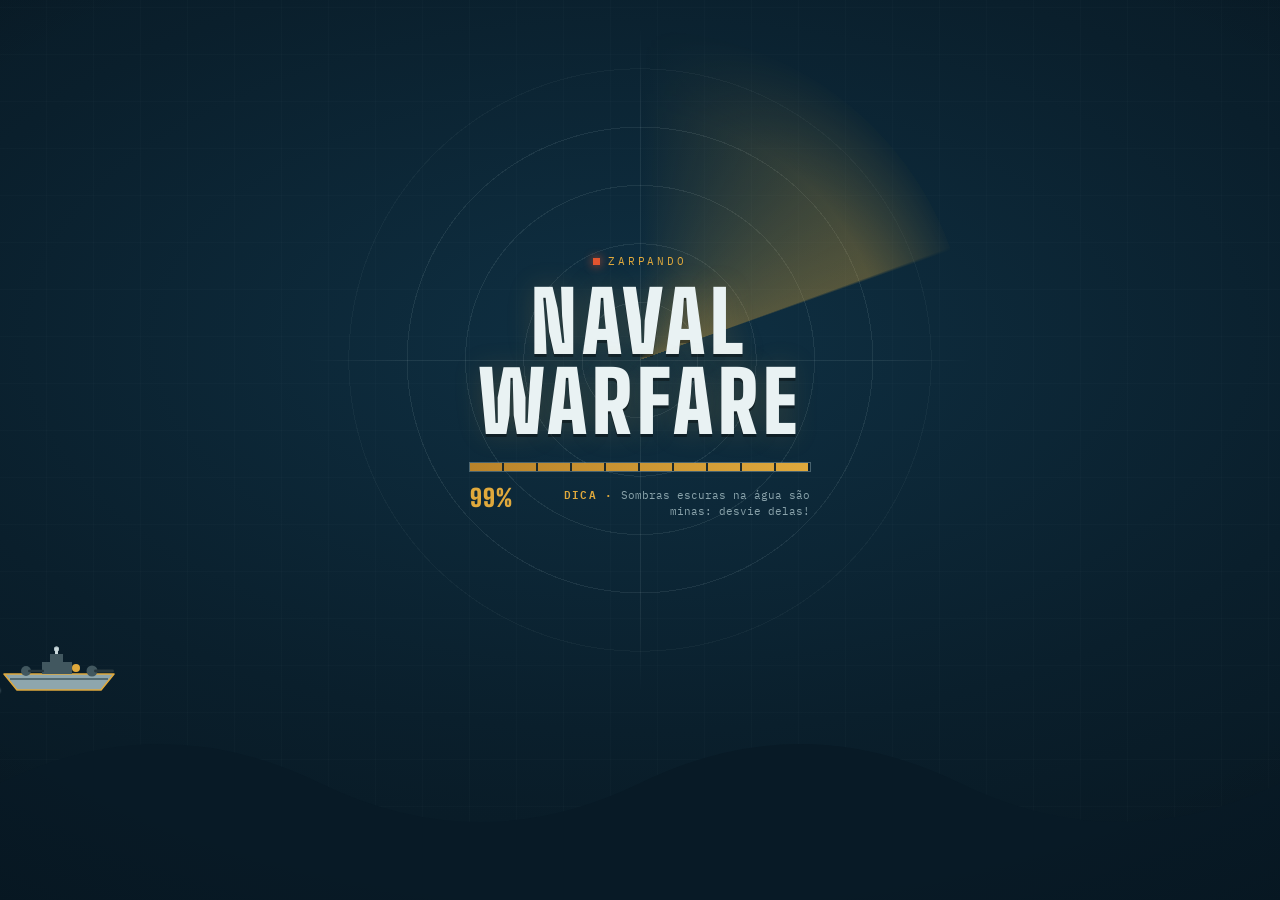
==== commit 5583c53f: "Add files via upload" ====
--- a/index.html
+++ b/index.html
@@ -127,6 +127,7 @@
       </div></div>
       <div class="mgrp"><span class="mgl">Frota</span><div class="mtiles">
         <button class="btn ghost" id="btnAch" type="button" hidden><svg viewBox="0 0 24 24" width="22" height="22" fill="none" stroke="currentColor" stroke-width="2" stroke-linecap="round" stroke-linejoin="round" aria-hidden="true"><path d="M12 3l2.7 5.6 6.1.9-4.4 4.3 1 6.1L12 17l-5.4 2.9 1-6.1L3.2 9.5l6.1-.9z"/></svg><span>Conquistas</span></button>
+        <button class="btn ghost" id="btnBox" type="button"><svg viewBox="0 0 24 24" width="22" height="22" fill="none" stroke="currentColor" stroke-width="2" stroke-linecap="round" stroke-linejoin="round" aria-hidden="true"><path d="M3 8l9-5 9 5v9l-9 5-9-5z"/><path d="M3 8l9 5 9-5M12 13v9"/></svg><span>Caixas</span></button>
         <button class="btn ghost" id="btnShop" type="button"><svg viewBox="0 0 24 24" width="22" height="22" fill="none" stroke="currentColor" stroke-width="2" stroke-linecap="round" stroke-linejoin="round" aria-hidden="true"><path d="M3 9l2-5h14l2 5M3 9h18M3 9v11h18V9M9 20v-6h6v6"/></svg><span>Loja</span></button>
         <button class="btn ghost evtbtn" id="btnDaily" type="button"><svg viewBox="0 0 24 24" width="22" height="22" fill="none" stroke="currentColor" stroke-width="2" stroke-linecap="round" stroke-linejoin="round" aria-hidden="true"><rect x="3" y="8" width="18" height="13" rx="1"/><path d="M12 8v13M3 12h18M12 8c-2-4-6-4-6-1s4 1 6 1zm0 0c2-4 6-4 6-1s-4 1-6 1z"/></svg><span>Diário</span></button>
         <button class="btn ghost" id="btnMis" type="button"><svg viewBox="0 0 24 24" width="22" height="22" fill="none" stroke="currentColor" stroke-width="2" stroke-linecap="round" stroke-linejoin="round" aria-hidden="true"><path d="M9 5H7a2 2 0 0 0-2 2v12a2 2 0 0 0 2 2h10a2 2 0 0 0 2-2V7a2 2 0 0 0-2-2h-2"/><rect x="9" y="3" width="6" height="4" rx="1"/><path d="m9 14 2 2 4-4"/></svg><span>Missões</span></button>
@@ -288,21 +289,12 @@
 <button class="ibtn" id="btnCfg" type="button" aria-label="Configurações" title="Configurações" style="position:fixed;top:calc(env(safe-area-inset-top,0px) + 10px);right:12px;z-index:20"><svg viewBox="0 0 24 24" fill="none" stroke="currentColor" stroke-width="1.8" stroke-linecap="round" stroke-linejoin="round" aria-hidden="true"><circle cx="12" cy="12" r="3"/><path d="M19.4 15a1.7 1.7 0 0 0 .3 1.8l.1.1a2 2 0 1 1-2.8 2.8l-.1-.1a1.7 1.7 0 0 0-1.8-.3 1.7 1.7 0 0 0-1 1.5V21a2 2 0 1 1-4 0v-.1a1.7 1.7 0 0 0-1.1-1.5 1.7 1.7 0 0 0-1.8.3l-.1.1a2 2 0 1 1-2.8-2.8l.1-.1a1.7 1.7 0 0 0 .3-1.8 1.7 1.7 0 0 0-1.5-1H3a2 2 0 1 1 0-4h.1a1.7 1.7 0 0 0 1.5-1.1 1.7 1.7 0 0 0-.3-1.8l-.1-.1a2 2 0 1 1 2.8-2.8l.1.1a1.7 1.7 0 0 0 1.8.3H9a1.7 1.7 0 0 0 1-1.5V3a2 2 0 1 1 4 0v.1a1.7 1.7 0 0 0 1 1.5 1.7 1.7 0 0 0 1.8-.3l.1-.1a2 2 0 1 1 2.8 2.8l-.1.1a1.7 1.7 0 0 0-.3 1.8V9a1.7 1.7 0 0 0 1.5 1H21a2 2 0 1 1 0 4h-.1a1.7 1.7 0 0 0-1.5 1z"/></svg></button>
 
 
-<div class="overlay" id="cfg" hidden style="z-index:30"><div class="panel">
-  <h1 class="title sm">Configurações</h1>
-  <div class="kicker">Áudio</div>
-  <div class="crow"><span>Som</span><button class="btn ghost" id="cfgSound" type="button" style="min-width:110px"></button></div>
-  <div class="crow"><span>Volume</span><input type="range" id="cfgVol" min="0" max="100" step="5" style="flex:1;max-width:200px;accent-color:var(--brass)"><b id="cfgVolN" style="min-width:3.5ch;text-align:right"></b></div>
-  <div class="kicker">Jogo</div>
-  <div class="crow"><span>Tremor da tela</span><div class="seg" data-c="shake"><button type="button" data-v="0">Desligado</button><button type="button" data-v="1">Reduzido</button><button type="button" data-v="2">Normal</button></div></div>
-  <div class="crow"><span>Câmera</span><div class="seg" data-c="zoom"><button type="button" data-v="0">Perto</button><button type="button" data-v="1">Normal</button><button type="button" data-v="2">Longe</button></div></div>
-  <div class="crow" id="cfgVibRow"><span>Vibração</span><div class="seg" data-c="vib"><button type="button" data-v="0">Desligada</button><button type="button" data-v="1">Ligada</button></div></div>
-  <div class="crow" id="cfgStickRow"><span>Joysticks (celular)</span><div class="seg" data-c="stick"><button type="button" data-v="0">Flutuante</button><button type="button" data-v="1">Fixo</button></div></div>
-  <div class="crow"><span>Contador de FPS</span><div class="seg" data-c="fps"><button type="button" data-v="0">Desligado</button><button type="button" data-v="1">Ligado</button></div></div>
-  <div class="kicker">Geral</div>
-  <div class="crow"><span>Tela cheia</span><button class="btn ghost" id="cfgFull" type="button" style="min-width:110px">Alternar</button></div>
-  <div class="crow"><span>Conta</span><button class="btn ghost" id="cfgAcct" type="button" style="min-width:110px"></button></div>
-  <div class="actions"><button class="btn ghost" id="cfgReset" type="button">Restaurar padrões</button><button class="btn ghost" id="cfgBack" type="button">Voltar</button></div>
+<div class="overlay" id="cfg" hidden style="z-index:30"><div class="panel cfgp" role="dialog" aria-label="Configurações">
+  <div class="cfh"><div><div class="kicker">Ajustes</div><h1 class="title sm">Configurações</h1></div><button class="ibtn cfx" id="cfgX" type="button" aria-label="Fechar"><svg viewBox="0 0 24 24" fill="none" stroke="currentColor" stroke-width="2" stroke-linecap="round" aria-hidden="true"><path d="M6 6l12 12M18 6L6 18"/></svg></button></div>
+  <div class="cfpre" id="cfgPre"></div>
+  <div class="cftabs" id="cfgTabs" role="tablist"></div>
+  <div class="cfbody" id="cfgBody"></div>
+  <div class="actions cfoot"><button class="btn ghost" id="cfgReset" type="button">Restaurar padrões</button><button class="btn" id="cfgBack" type="button">Concluir</button></div>
 </div></div>
 <div class="overlay" id="prof" hidden><div class="panel">
   <div class="kicker">Perfil</div>
@@ -358,6 +350,16 @@
   <p class="note" style="margin:0">As moedas já foram adicionadas ao seu saldo.</p>
   <div class="actions"><button class="btn" id="wkOk" type="button">Continuar</button></div>
 </div></div>
+<div class="overlay" id="boxEl" hidden><div class="panel">
+  <div class="w-top"><h1>Caixas</h1><div class="w-bal">$ <span id="boxCoins">0</span></div></div>
+  <div id="boxList"></div>
+  <div id="boxStage" hidden>
+    <div class="bx-view" id="boxView"><i class="bx-mark"></i><div class="bx-strip" id="boxStrip"></div></div>
+    <div class="bx-res" id="boxRes" hidden></div>
+    <div class="actions" id="boxAct"></div>
+  </div>
+  <div class="actions"><button class="btn ghost" id="boxBack" type="button">Voltar</button></div>
+</div></div>
 <div class="overlay" id="misEl" hidden><div class="panel">
   <div class="w-top"><h1>Missões diárias</h1><div class="w-bal" id="misCount">0/3</div></div>
   <p class="note" style="margin:0">Três missões novas por dia (viram à meia-noite, horário de Brasília), cada uma com dificuldade e recompensa diferentes. Resgate as três para ganhar um bônus que cresce a cada dia seguido.</p>
--- a/style.css
+++ b/style.css
@@ -512,7 +512,7 @@
 @media (orientation: landscape) and (max-height: 520px) { .pf-av.big { width: 76px; height: 76px; font-size: 34px; } .pep { width: min(640px, 100%); } }
 
 /* telas cheias: fundo quase opaco (o menu não vaza por trás) e espaço para a faixa de avisos */
-:is(#rank, #achEl, #shop, #mpEl, #prof, #helpEl, #modeEl, #acctEl, #auth, #adm) { background: rgba(6, 18, 26, .96); }
+:is(#cfg, #rank, #achEl, #shop, #boxEl, #mpEl, #prof, #helpEl, #modeEl, #acctEl, #auth, #adm) { background: rgba(6, 18, 26, .96); }
 body:has(#admBanner:not([hidden])) .overlay { padding-top: calc(env(safe-area-inset-top, 0px) + 52px); }
 /* minimapa (canto superior direito) e ajustes da coluna de HUD ao redor dele */
 body:has(#admBanner:not([hidden])) .hud { padding-top: calc(env(safe-area-inset-top, 0px) + 40px); }
@@ -673,7 +673,7 @@
 @media(max-width:380px){.ac-card{grid-template-columns:40px minmax(0,1fr);}.ac-ico{width:40px;height:40px;font-size:18px}.ac-rw{grid-column:2;text-align:left;display:flex;gap:6px;align-items:baseline}.ac-rw b{font-size:16px}.ring{width:76px;height:76px}.ring b{font-size:21px}.acount b{font-size:38px}}
 @media(orientation:landscape) and (max-height:520px){.ring{width:68px;height:68px}.ring::before{inset:6px}.ring b{font-size:19px}.acount b{font-size:34px}}
 
-body[data-state="playing"] #btnCfg, body:has(#mpEl:not([hidden]), #auth:not([hidden]), #acctEl:not([hidden]), #achEl:not([hidden]), #helpEl:not([hidden]), #peEl:not([hidden]), #rank:not([hidden]), #prof:not([hidden]), #shop:not([hidden]), #adm:not([hidden]), #frEl:not([hidden])) #btnCfg { display: none; }
+body[data-state="playing"] #btnCfg, body:has(#mpEl:not([hidden]), #auth:not([hidden]), #acctEl:not([hidden]), #achEl:not([hidden]), #helpEl:not([hidden]), #peEl:not([hidden]), #rank:not([hidden]), #prof:not([hidden]), #shop:not([hidden]), #boxEl:not([hidden]), #adm:not([hidden]), #frEl:not([hidden])) #btnCfg { display: none; }
 #shop .panel { width: min(560px, 100%); }
 .w-top { padding-bottom: 8px; border-bottom: 1px solid var(--line); background: linear-gradient(90deg, rgba(224,169,60,.10), transparent 70%); }
 .w-top h1 { text-shadow: 0 2px 12px rgba(224,169,60,.35); }
@@ -876,3 +876,90 @@
 @keyframes shopflash { 0% { box-shadow: 0 0 0 0 var(--rc), 0 0 30px var(--rc); } 100% { box-shadow: 0 0 0 0 transparent; } }
 @media (max-width: 480px) { #shopBody { grid-template-columns: 1fr 1fr; gap: 8px; } .shop-card { padding: 8px; } .shop-name b { font-size: 18px; } .shop-btn { font-size: 14px; padding: 4px 6px; } }
 .shop-owned { margin-top: auto; padding: 9px 8px; text-align: center; font-size: 12px; font-weight: 600; letter-spacing: .14em; text-transform: uppercase; color: var(--good); border: 1px solid rgba(79,209,165,.5); background: rgba(79,209,165,.08); }
+
+/* caixas */
+#boxList { display: flex; flex-direction: column; gap: 10px; }
+.bx-card { display: flex; flex-direction: column; gap: 10px; padding: 12px; background: rgba(10,31,44,.62); border: 1px solid var(--line); border-top: 3px solid var(--rc); }
+.bx-head { display: flex; align-items: center; gap: 12px; }
+.bx-head b { display: block; font: 900 24px/1 var(--font-display); letter-spacing: .05em; text-transform: uppercase; }
+.bx-head small { font-size: 11px; color: var(--steel); letter-spacing: .08em; }
+.bx-odds { display: flex; flex-wrap: wrap; gap: 4px 12px; font-size: 11px; }
+.bx-odds span { display: inline-flex; align-items: center; gap: 5px; color: var(--steel); }
+.bx-odds span i { width: 8px; height: 8px; background: currentColor; }
+.bx-odds span b { color: var(--ink); font-weight: 600; font-variant-numeric: tabular-nums; }
+.bx-btn { width: 100%; min-height: 42px; font-size: 17px; }
+.bx-it, .bx-res { --rc: #9fb3b8; }
+.bx-it.r-incomum, .bx-res.r-incomum { --rc: #6fcf8a; } .bx-it.r-raro, .bx-res.r-raro { --rc: #5aa9ff; } .bx-it.r-epico, .bx-res.r-epico { --rc: #b074ff; } .bx-it.r-lendario, .bx-res.r-lendario { --rc: #ffa93c; }
+#boxStage { display: flex; flex-direction: column; gap: 12px; }
+.bx-view { position: relative; overflow: hidden; height: 128px; border: 1px solid var(--line); background: rgba(6,18,26,.9); }
+.bx-view::before, .bx-view::after { content: ''; position: absolute; top: 0; bottom: 0; width: 18%; z-index: 2; pointer-events: none; }
+.bx-view::before { left: 0; background: linear-gradient(90deg, rgba(6,18,26,.95), transparent); } .bx-view::after { right: 0; background: linear-gradient(-90deg, rgba(6,18,26,.95), transparent); }
+.bx-mark { position: absolute; left: 50%; top: 0; bottom: 0; width: 2px; margin-left: -1px; z-index: 3; background: var(--brass); box-shadow: 0 0 10px var(--brass); }
+.bx-strip { position: absolute; left: 0; top: 8px; display: flex; gap: 8px; will-change: transform; }
+.bx-it { flex: none; width: 118px; height: 112px; box-sizing: border-box; display: flex; flex-direction: column; align-items: center; justify-content: center; gap: 3px; padding: 4px; background: linear-gradient(180deg, rgba(212,232,234,.04), color-mix(in srgb, var(--rc) 22%, transparent)); border: 1px solid var(--line); border-bottom: 3px solid var(--rc); text-align: center; }
+.bx-it canvas { width: 100%; height: auto; max-height: 56px; }
+.bx-it b { font: 900 15px/1 var(--font-display); letter-spacing: .04em; text-transform: uppercase; max-width: 100%; overflow: hidden; text-overflow: ellipsis; white-space: nowrap; }
+.bx-it small { font-size: 9px; letter-spacing: .14em; text-transform: uppercase; color: var(--rc); }
+.bx-c { font: 900 26px/1 var(--font-display); color: var(--brass); }
+.bx-it.win { box-shadow: 0 0 0 2px var(--rc), 0 0 22px var(--rc); }
+.bx-res { display: flex; flex-direction: column; align-items: center; gap: 8px; padding: 16px 12px; text-align: center; border: 1px solid var(--rc); border-top-width: 3px; background: color-mix(in srgb, var(--rc) 10%, rgba(10,31,44,.7)); box-shadow: 0 0 26px -8px var(--rc); animation: bxPop .45s cubic-bezier(.2,1.4,.4,1) both; }
+.bx-res[hidden] { display: none; }
+.bx-res canvas { width: 100%; max-width: 224px; height: auto; aspect-ratio: 224 / 96; }
+.bx-res b { font: 900 30px/1 var(--font-display); letter-spacing: .05em; text-transform: uppercase; }
+.bx-res .bx-big { color: var(--brass); font-variant-numeric: tabular-nums; }
+.bx-res small { font-size: 12px; color: var(--steel); }
+@keyframes bxPop { from { opacity: 0; transform: scale(.9); } to { opacity: 1; transform: none; } }
+@media (prefers-reduced-motion: reduce) { .bx-res { animation: none; } }
+
+/* configurações v3 */
+.cfgp { gap: 12px; }
+.cfh { display: flex; justify-content: space-between; align-items: flex-start; gap: 12px; }
+.cfh .title { margin: 4px 0 0; }
+.cfx { position: static; flex: none; width: 42px; height: 42px; display: grid; place-items: center; cursor: pointer; background: transparent; border: 1px solid var(--line); color: var(--ink); }
+.cfx svg { width: 20px; height: 20px; }
+.cfx:hover { border-color: var(--brass); color: var(--brass); }
+.cfl { margin-bottom: 6px; font: 500 10px var(--font-mono); letter-spacing: .24em; text-transform: uppercase; color: var(--steel); }
+.cfpg { display: grid; grid-template-columns: repeat(3, 1fr); gap: 6px; }
+.cfpg button { display: flex; flex-direction: column; gap: 3px; align-items: flex-start; min-height: 56px; padding: 8px 10px; cursor: pointer; text-align: left; background: rgba(10,31,44,.6); border: 1px solid var(--line); color: var(--ink); }
+.cfpg button b { font: 900 17px/1 var(--font-display); letter-spacing: .05em; text-transform: uppercase; }
+.cfpg button small { font-size: 10px; line-height: 1.3; color: var(--steel); }
+.cfpg button:hover { border-color: var(--steel); }
+.cfpg button.on { border-color: var(--brass); background: linear-gradient(135deg, rgba(224,169,60,.18), rgba(224,169,60,.04)); box-shadow: inset 0 0 0 1px var(--brass); }
+.cfpg button.on small { color: var(--ink); }
+.cftabs { display: flex; border-bottom: 1px solid var(--line); overflow-x: auto; }
+.cftabs button { flex: 1 0 auto; min-height: 44px; padding: 4px 14px; cursor: pointer; background: transparent; border: 0; border-bottom: 2px solid transparent; margin-bottom: -1px; color: var(--steel); font: 600 12px var(--font-mono); letter-spacing: .16em; text-transform: uppercase; }
+.cftabs button.on { color: var(--brass); border-bottom-color: var(--brass); background: linear-gradient(0deg, rgba(224,169,60,.12), transparent); }
+.cftabs button:focus-visible, .cfpg button:focus-visible, .sw:focus-visible { outline: 2px solid var(--brass); outline-offset: 2px; }
+.cs { display: flex; flex-direction: column; padding: 2px 14px; border: 1px solid var(--line); background: rgba(10,31,44,.55); animation: cfIn .18s ease-out; }
+.cs .crow { flex-wrap: wrap; padding: 12px 0; }
+.cs .crow:first-child { border-top: 0; }
+@keyframes cfIn { from { opacity: 0; transform: translateY(4px); } to { opacity: 1; transform: none; } }
+.cl { flex: 1 1 170px; min-width: 0; display: flex; flex-direction: column; gap: 3px; }
+.cl b { font-weight: 600; font-size: 14px; letter-spacing: .02em; }
+.cl small { font-size: 11px; line-height: 1.4; color: var(--steel); }
+.cl small b { color: var(--ink); font-size: inherit; }
+.cs .seg button { min-height: 40px; padding: 4px 12px; }
+.cs .seg button:first-child { margin-left: 0; }
+.cbtn { min-width: 110px; }
+.crow > .cbtn + .sw { margin-left: 0; }
+.sw { position: relative; flex: none; width: 54px; height: 30px; padding: 0; cursor: pointer; border-radius: 15px; background: rgba(212,232,234,.14); border: 1px solid var(--line); transition: background .15s, border-color .15s; }
+.sw i { position: absolute; top: 3px; left: 3px; width: 22px; height: 22px; border-radius: 50%; background: var(--steel); transition: transform .15s, background .15s; }
+.sw.on { background: rgba(224,169,60,.28); border-color: var(--brass); }
+.sw.on i { transform: translateX(24px); background: var(--brass); }
+.cvol { display: flex; align-items: center; gap: 10px; flex: 1 1 170px; max-width: 260px; }
+.cvol b { min-width: 4ch; text-align: right; font-variant-numeric: tabular-nums; color: var(--brass); }
+#cfgVol { flex: 1; min-width: 0; height: 26px; -webkit-appearance: none; appearance: none; background: transparent; accent-color: var(--brass); --p: 55%; }
+#cfgVol::-webkit-slider-runnable-track { height: 6px; background: linear-gradient(90deg, var(--brass) var(--p), rgba(212,232,234,.15) var(--p)); }
+#cfgVol::-webkit-slider-thumb { -webkit-appearance: none; width: 22px; height: 22px; margin-top: -8px; border-radius: 50%; background: var(--brass); border: 2px solid #1b1305; }
+#cfgVol::-moz-range-track { height: 6px; background: rgba(212,232,234,.15); }
+#cfgVol::-moz-range-progress { height: 6px; background: var(--brass); }
+#cfgVol::-moz-range-thumb { width: 20px; height: 20px; border-radius: 50%; background: var(--brass); border: 2px solid #1b1305; }
+.ckeys { flex-direction: column; align-items: stretch; }
+.ckeys dl { margin: 0; display: grid; gap: 6px; }
+.ckeys dl div { display: flex; justify-content: space-between; gap: 12px; font-size: 12px; }
+.ckeys dt { color: var(--steel); }
+.ckeys dd { margin: 0; text-align: right; color: var(--ink); }
+.cfoot { position: sticky; bottom: calc(-1 * env(safe-area-inset-bottom, 0px)); z-index: 2; margin: 0 -16px -20px; padding: 12px 16px calc(env(safe-area-inset-bottom, 0px) + 12px); background: rgba(6,18,26,.96); border-top: 1px solid var(--line); }
+#cfgReset.armed { background: var(--rust); border-color: var(--rust); color: #fff; }
+@media (max-width: 420px) { .cs .seg { width: 100%; } .cs .seg button { flex: 1; padding: 4px 4px; } .cvol { max-width: none; } .cfpg button { padding: 8px 8px; } }
+@media (prefers-reduced-motion: reduce) { .cs { animation: none; } .sw, .sw i { transition: none; } }
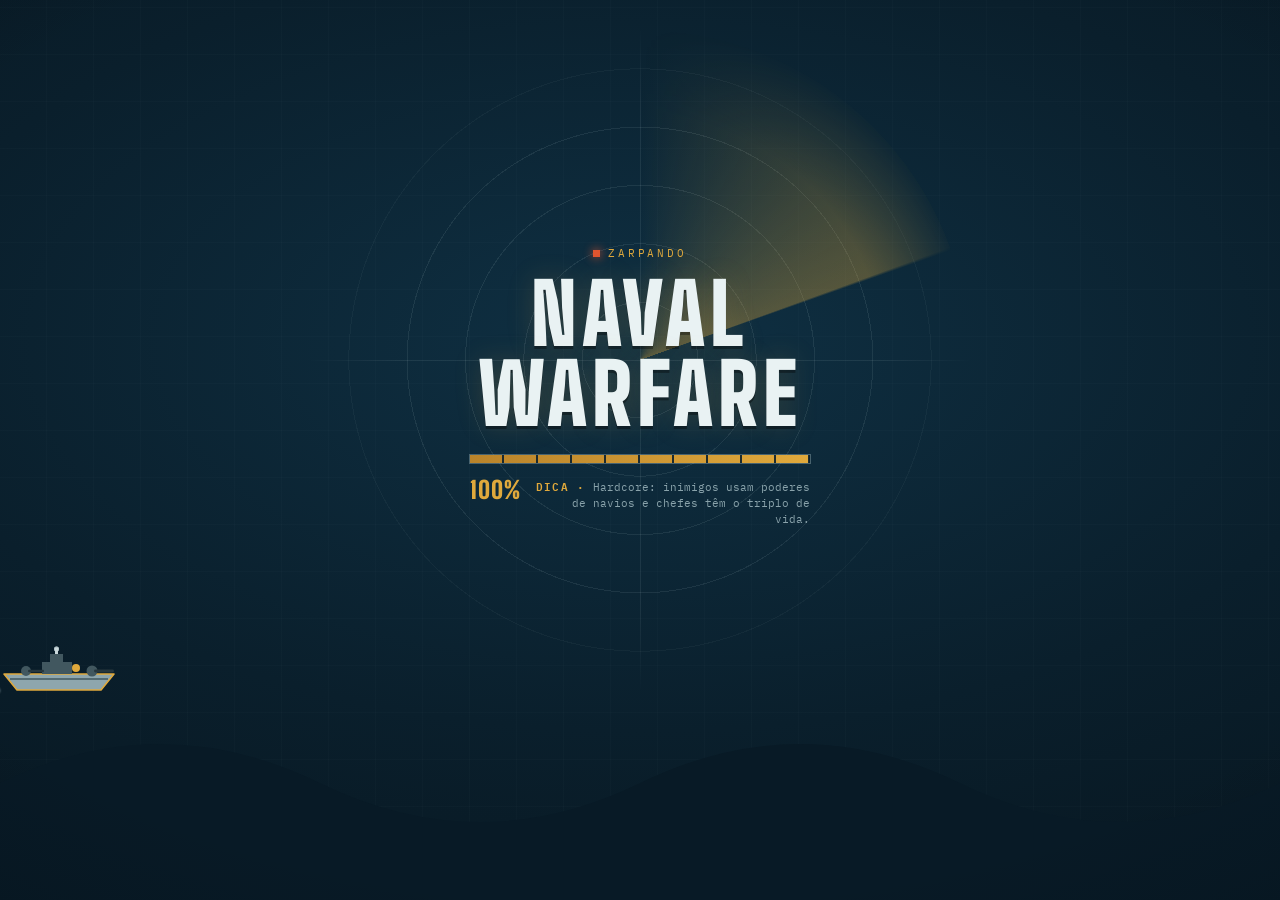
==== commit f87842f4: "Add files via upload" ====
--- a/index.html
+++ b/index.html
@@ -129,7 +129,8 @@
         <button class="btn ghost" id="btnAch" type="button" hidden><svg viewBox="0 0 24 24" width="22" height="22" fill="none" stroke="currentColor" stroke-width="2" stroke-linecap="round" stroke-linejoin="round" aria-hidden="true"><path d="M12 3l2.7 5.6 6.1.9-4.4 4.3 1 6.1L12 17l-5.4 2.9 1-6.1L3.2 9.5l6.1-.9z"/></svg><span>Conquistas</span></button>
         <button class="btn ghost" id="btnBox" type="button"><svg viewBox="0 0 24 24" width="22" height="22" fill="none" stroke="currentColor" stroke-width="2" stroke-linecap="round" stroke-linejoin="round" aria-hidden="true"><path d="M3 8l9-5 9 5v9l-9 5-9-5z"/><path d="M3 8l9 5 9-5M12 13v9"/></svg><span>Caixas</span></button>
         <button class="btn ghost" id="btnShop" type="button"><svg viewBox="0 0 24 24" width="22" height="22" fill="none" stroke="currentColor" stroke-width="2" stroke-linecap="round" stroke-linejoin="round" aria-hidden="true"><path d="M3 9l2-5h14l2 5M3 9h18M3 9v11h18V9M9 20v-6h6v6"/></svg><span>Loja</span></button>
-        <button class="btn ghost evtbtn" id="btnDaily" type="button"><svg viewBox="0 0 24 24" width="22" height="22" fill="none" stroke="currentColor" stroke-width="2" stroke-linecap="round" stroke-linejoin="round" aria-hidden="true"><rect x="3" y="8" width="18" height="13" rx="1"/><path d="M12 8v13M3 12h18M12 8c-2-4-6-4-6-1s4 1 6 1zm0 0c2-4 6-4 6-1s-4 1-6 1z"/></svg><span>Diário</span></button>
+        <button class="btn ghost evtbtn" id="btnEvt" type="button" hidden><svg viewBox="0 0 24 24" width="22" height="22" fill="none" stroke="currentColor" stroke-width="2" stroke-linecap="round" stroke-linejoin="round" aria-hidden="true"><path d="M12 3c-4 0-7 3-7 7v3l-2 2v2h4v3h10v-3h4v-2l-2-2v-3c0-4-3-7-7-7z"/><circle cx="9" cy="11" r="1.2"/><circle cx="15" cy="11" r="1.2"/></svg><span>Evento</span></button>
+        <button class="btn ghost" id="btnDaily" type="button"><svg viewBox="0 0 24 24" width="22" height="22" fill="none" stroke="currentColor" stroke-width="2" stroke-linecap="round" stroke-linejoin="round" aria-hidden="true"><rect x="3" y="8" width="18" height="13" rx="1"/><path d="M12 8v13M3 12h18M12 8c-2-4-6-4-6-1s4 1 6 1zm0 0c2-4 6-4 6-1s-4 1-6 1z"/></svg><span>Diário</span></button>
         <button class="btn ghost" id="btnMis" type="button"><svg viewBox="0 0 24 24" width="22" height="22" fill="none" stroke="currentColor" stroke-width="2" stroke-linecap="round" stroke-linejoin="round" aria-hidden="true"><path d="M9 5H7a2 2 0 0 0-2 2v12a2 2 0 0 0 2 2h10a2 2 0 0 0 2-2V7a2 2 0 0 0-2-2h-2"/><rect x="9" y="3" width="6" height="4" rx="1"/><path d="m9 14 2 2 4-4"/></svg><span>Missões</span></button>
       </div></div>
       <div class="mfoot">
@@ -380,6 +381,14 @@
   <div id="frBody"></div>
   <div class="actions"><button class="btn ghost" id="frBack" type="button">Voltar</button></div>
 </div></div>
+<div class="overlay" id="evtEl" hidden><div class="panel">
+  <div class="w-top"><h1>Colheita Sombria</h1><div class="w-bal" id="evtBal">$ 0</div></div>
+  <p class="note" style="margin:0">Evento limitado: cumpra as metas de abates e chefes e pague o custo para conquistar o Yamaton, o barco Ceifador. Seu progresso fica salvo na conta e o barco é permanente.</p>
+  <div class="dl-cell big" id="evtPrize" style="min-height:0"><canvas width="152" height="112"></canvas><b id="evtShip">Yamaton</b><em id="evtShipSub"></em></div>
+  <div class="pbars" id="evtBars"></div>
+  <p class="note" id="evtMsg" style="margin:0"></p>
+  <div class="actions"><button class="btn" id="evtClaim" type="button">Conquistar</button><button class="btn ghost" id="evtBack" type="button">Voltar</button></div>
+</div></div>
 <script src="game.js"></script>
 </body>
 </html>
--- a/style.css
+++ b/style.css
@@ -963,3 +963,10 @@
 #cfgReset.armed { background: var(--rust); border-color: var(--rust); color: #fff; }
 @media (max-width: 420px) { .cs .seg { width: 100%; } .cs .seg button { flex: 1; padding: 4px 4px; } .cvol { max-width: none; } .cfpg button { padding: 8px 8px; } }
 @media (prefers-reduced-motion: reduce) { .cs { animation: none; } .sw, .sw i { transition: none; } }
+
+#btnEvt.dot::after { content: ''; position: absolute; top: 5px; right: 5px; width: 9px; height: 9px; border-radius: 50%; background: var(--rust); box-shadow: 0 0 8px var(--rust); animation: ping 1.2s ease-in-out infinite; }
+#evtEl .w-top { background: linear-gradient(90deg, rgba(193,18,31,.18), transparent 70%); }
+#evtEl .w-top h1 { text-shadow: 0 2px 12px rgba(255,90,90,.35); }
+#evtEl .dl-cell.big { grid-column: auto; border-color: #c1121f; background: linear-gradient(135deg, rgba(193,18,31,.16), rgba(193,18,31,.03)); }
+#evtEl .dl-cell.big b { color: #ff5a5a; }
+#evtEl .actions .btn:disabled { opacity: .55; cursor: default; }
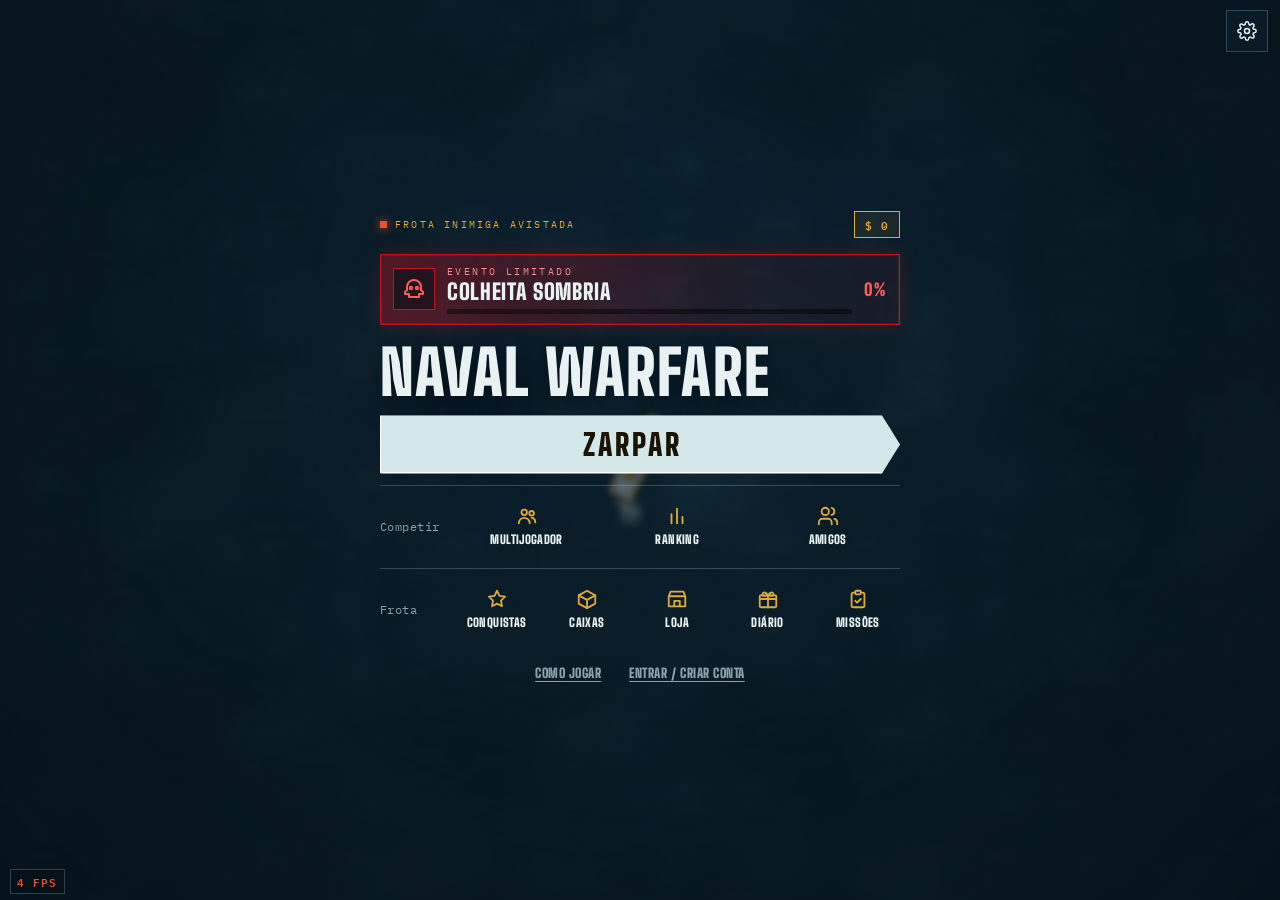
==== commit 365f2f1f: "Add files via upload" ====
--- a/index.html
+++ b/index.html
@@ -87,6 +87,7 @@
 <div class="overlay" id="ov">
   <div class="panel menu">
     <div class="ovtop"><div class="kicker" id="ovKicker"></div><span class="chip" id="bal"></span></div>
+    <button class="evtban" id="btnEvt" type="button" hidden aria-label="Abrir evento Colheita Sombria"><span class="eb-ico"><svg viewBox="0 0 24 24" fill="none" stroke="currentColor" stroke-width="2" stroke-linecap="round" stroke-linejoin="round" aria-hidden="true"><path d="M12 3c-4 0-7 3-7 7v3l-2 2v2h4v3h10v-3h4v-2l-2-2v-3c0-4-3-7-7-7z"/><circle cx="9" cy="11" r="1.2"/><circle cx="15" cy="11" r="1.2"/></svg></span><span class="eb-txt"><small>Evento limitado</small><b>Colheita Sombria</b><span class="eb-bar"><i id="ebFill"></i></span></span><span class="eb-st" id="ebSt">0%</span></button>
     <h1 class="title" id="ovTitle"></h1>
     <p class="lead" id="ovLead"></p>
     <div class="pinfo" id="pauseInfo" hidden>
@@ -129,7 +130,6 @@
         <button class="btn ghost" id="btnAch" type="button" hidden><svg viewBox="0 0 24 24" width="22" height="22" fill="none" stroke="currentColor" stroke-width="2" stroke-linecap="round" stroke-linejoin="round" aria-hidden="true"><path d="M12 3l2.7 5.6 6.1.9-4.4 4.3 1 6.1L12 17l-5.4 2.9 1-6.1L3.2 9.5l6.1-.9z"/></svg><span>Conquistas</span></button>
         <button class="btn ghost" id="btnBox" type="button"><svg viewBox="0 0 24 24" width="22" height="22" fill="none" stroke="currentColor" stroke-width="2" stroke-linecap="round" stroke-linejoin="round" aria-hidden="true"><path d="M3 8l9-5 9 5v9l-9 5-9-5z"/><path d="M3 8l9 5 9-5M12 13v9"/></svg><span>Caixas</span></button>
         <button class="btn ghost" id="btnShop" type="button"><svg viewBox="0 0 24 24" width="22" height="22" fill="none" stroke="currentColor" stroke-width="2" stroke-linecap="round" stroke-linejoin="round" aria-hidden="true"><path d="M3 9l2-5h14l2 5M3 9h18M3 9v11h18V9M9 20v-6h6v6"/></svg><span>Loja</span></button>
-        <button class="btn ghost evtbtn" id="btnEvt" type="button" hidden><svg viewBox="0 0 24 24" width="22" height="22" fill="none" stroke="currentColor" stroke-width="2" stroke-linecap="round" stroke-linejoin="round" aria-hidden="true"><path d="M12 3c-4 0-7 3-7 7v3l-2 2v2h4v3h10v-3h4v-2l-2-2v-3c0-4-3-7-7-7z"/><circle cx="9" cy="11" r="1.2"/><circle cx="15" cy="11" r="1.2"/></svg><span>Evento</span></button>
         <button class="btn ghost" id="btnDaily" type="button"><svg viewBox="0 0 24 24" width="22" height="22" fill="none" stroke="currentColor" stroke-width="2" stroke-linecap="round" stroke-linejoin="round" aria-hidden="true"><rect x="3" y="8" width="18" height="13" rx="1"/><path d="M12 8v13M3 12h18M12 8c-2-4-6-4-6-1s4 1 6 1zm0 0c2-4 6-4 6-1s-4 1-6 1z"/></svg><span>Diário</span></button>
         <button class="btn ghost" id="btnMis" type="button"><svg viewBox="0 0 24 24" width="22" height="22" fill="none" stroke="currentColor" stroke-width="2" stroke-linecap="round" stroke-linejoin="round" aria-hidden="true"><path d="M9 5H7a2 2 0 0 0-2 2v12a2 2 0 0 0 2 2h10a2 2 0 0 0 2-2V7a2 2 0 0 0-2-2h-2"/><rect x="9" y="3" width="6" height="4" rx="1"/><path d="m9 14 2 2 4-4"/></svg><span>Missões</span></button>
       </div></div>
@@ -381,12 +381,17 @@
   <div id="frBody"></div>
   <div class="actions"><button class="btn ghost" id="frBack" type="button">Voltar</button></div>
 </div></div>
-<div class="overlay" id="evtEl" hidden><div class="panel">
-  <div class="w-top"><h1>Colheita Sombria</h1><div class="w-bal" id="evtBal">$ 0</div></div>
-  <p class="note" style="margin:0">Evento limitado: cumpra as metas de abates e chefes e pague o custo para conquistar o Yamaton, o barco Ceifador. Seu progresso fica salvo na conta e o barco é permanente.</p>
-  <div class="dl-cell big" id="evtPrize" style="min-height:0"><canvas width="152" height="112"></canvas><b id="evtShip">Yamaton</b><em id="evtShipSub"></em></div>
-  <div class="pbars" id="evtBars"></div>
-  <p class="note" id="evtMsg" style="margin:0"></p>
+<div class="overlay" id="evtEl" hidden><div class="panel evp" role="dialog" aria-label="Evento Colheita Sombria">
+  <div class="ev-head"><div><div class="kicker">Evento limitado</div><h1 class="title sm">Colheita Sombria</h1></div><span class="chip" id="evtBal"></span></div>
+  <div class="ev-hero">
+    <div class="ev-art"><canvas width="152" height="112"></canvas></div>
+    <div class="ev-hinfo"><span class="ev-tag" id="evtTag">Barco de evento</span><b id="evtShip">Yamaton</b><span class="ev-sub" id="evtShipSub"></span><div class="ev-stats" id="evtStats"></div></div>
+  </div>
+  <div class="ev-sec"><span>Objetivos</span><b id="evtOverall"></b></div>
+  <div class="ev-goals" id="evtBars"></div>
+  <div class="ev-sec"><span>Poderes do navio</span></div>
+  <div class="ev-perks" id="evtPerks"></div>
+  <p class="note" id="evtMsg" aria-live="polite"></p>
   <div class="actions"><button class="btn" id="evtClaim" type="button">Conquistar</button><button class="btn ghost" id="evtBack" type="button">Voltar</button></div>
 </div></div>
 <script src="game.js"></script>
--- a/style.css
+++ b/style.css
@@ -174,7 +174,6 @@
 .mtiles:not(:has(> .btn:not([hidden]))) { display: none; }
 .mtiles .btn.ghost { width: 100%; min-height: 44px; padding: 6px 8px; font-size: 15px; display: flex; align-items: center; justify-content: center; gap: 8px; }
 .mtiles .btn.ghost svg { flex: none; color: var(--brass); }
-.mtiles .evtbtn { border-color: #c1121f; color: #ff5a5a; } .mtiles .evtbtn svg { color: #ff5a5a; }
 .mmenu .btn.acct { align-self: center; min-height: 32px; padding: 4px 10px; border-color: transparent; color: var(--steel); font-size: 13px; letter-spacing: .06em; text-decoration: underline; text-underline-offset: 3px; }
 .mmenu .btn.acct:hover { color: var(--ink); border-color: transparent; }
 @media (orientation: landscape) and (max-height: 520px) { .mtiles .btn.ghost { min-height: 36px; } }
@@ -964,9 +963,68 @@
 @media (max-width: 420px) { .cs .seg { width: 100%; } .cs .seg button { flex: 1; padding: 4px 4px; } .cvol { max-width: none; } .cfpg button { padding: 8px 8px; } }
 @media (prefers-reduced-motion: reduce) { .cs { animation: none; } .sw, .sw i { transition: none; } }
 
-#btnEvt.dot::after { content: ''; position: absolute; top: 5px; right: 5px; width: 9px; height: 9px; border-radius: 50%; background: var(--rust); box-shadow: 0 0 8px var(--rust); animation: ping 1.2s ease-in-out infinite; }
-#evtEl .w-top { background: linear-gradient(90deg, rgba(193,18,31,.18), transparent 70%); }
-#evtEl .w-top h1 { text-shadow: 0 2px 12px rgba(255,90,90,.35); }
-#evtEl .dl-cell.big { grid-column: auto; border-color: #c1121f; background: linear-gradient(135deg, rgba(193,18,31,.16), rgba(193,18,31,.03)); }
-#evtEl .dl-cell.big b { color: #ff5a5a; }
-#evtEl .actions .btn:disabled { opacity: .55; cursor: default; }+/* ---- evento: banner no topo do menu ---- */
+.evtban { position: relative; display: flex; align-items: center; gap: 12px; width: 100%; box-sizing: border-box; margin: 2px 0 4px; padding: 10px 12px; text-align: left; cursor: pointer; color: var(--ink); font: inherit; overflow: hidden;
+  border: 1px solid #c1121f; background: linear-gradient(100deg, rgba(193,18,31,.38), rgba(193,18,31,.08) 75%); box-shadow: 0 0 18px rgba(193,18,31,.28), inset 0 0 0 1px rgba(255,90,90,.12); }
+.evtban[hidden] { display: none; }
+.evtban::before { content: ''; position: absolute; inset: 0 auto 0 -40%; width: 30%; background: linear-gradient(100deg, transparent, rgba(255,255,255,.14), transparent); transform: skewX(-20deg); animation: ebShine 4.5s ease-in-out infinite; pointer-events: none; }
+@keyframes ebShine { 0%, 55% { left: -40%; } 100% { left: 130%; } }
+.evtban:hover { border-color: #ff5a5a; }
+.evtban:focus-visible { outline: 2px solid var(--brass); outline-offset: 2px; }
+.eb-ico { flex: none; width: 40px; height: 40px; display: grid; place-items: center; border: 1px solid #c1121f; background: rgba(6,18,26,.6); color: #ff5a5a; }
+.eb-ico svg { width: 24px; height: 24px; }
+.eb-txt { flex: 1; min-width: 0; display: grid; gap: 3px; }
+.eb-txt small { font-size: 10px; letter-spacing: .24em; text-transform: uppercase; color: #ff8a8a; }
+.eb-txt b { font: 900 22px/1 var(--font-display); letter-spacing: .03em; text-transform: uppercase; white-space: nowrap; overflow: hidden; text-overflow: ellipsis; }
+.eb-bar { display: block; height: 5px; margin-top: 3px; background: rgba(0,0,0,.45); overflow: hidden; }
+.eb-bar i { display: block; height: 100%; background: #ff5a5a; transform-origin: left center; transform: scaleX(0); transition: transform .4s ease; }
+.eb-st { flex: none; font: 900 17px/1 var(--font-display); letter-spacing: .06em; color: #ff5a5a; font-variant-numeric: tabular-nums; }
+.evtban.ready { border-color: var(--brass); background: linear-gradient(100deg, rgba(224,169,60,.30), rgba(193,18,31,.12) 75%); animation: ebReady 1.5s ease-in-out infinite; }
+.evtban.ready .eb-st, .evtban.ready .eb-txt small { color: var(--brass); }
+.evtban.ready .eb-bar i { background: var(--brass); }
+.evtban.own { border-color: rgba(79,209,165,.55); background: linear-gradient(100deg, rgba(79,209,165,.16), transparent 75%); box-shadow: none; }
+.evtban.own::before { display: none; }
+.evtban.own .eb-st, .evtban.own .eb-txt small { color: var(--good); }
+.evtban.own .eb-bar i { background: var(--good); }
+.evtban.own .eb-ico { border-color: rgba(79,209,165,.55); color: var(--good); }
+@keyframes ebReady { 0%, 100% { box-shadow: 0 0 0 1px var(--brass), 0 0 10px rgba(224,169,60,.25); } 50% { box-shadow: 0 0 0 1px var(--brass), 0 0 22px rgba(224,169,60,.55); } }
+@media (prefers-reduced-motion: reduce) { .evtban::before, .evtban.ready { animation: none; } .eb-bar i { transition: none; } }
+
+/* ---- evento: painel ---- */
+.evp { gap: 12px; }
+.ev-head { display: flex; justify-content: space-between; align-items: flex-start; gap: 12px; padding-bottom: 8px; border-bottom: 1px solid var(--line); background: linear-gradient(90deg, rgba(193,18,31,.20), transparent 75%); }
+.ev-head .kicker { color: #ff8a8a; }
+.ev-head .title { margin: 2px 0 0; text-shadow: 0 2px 14px rgba(255,90,90,.4); }
+.ev-hero { display: flex; gap: 14px; align-items: center; padding: 12px; border: 1px solid #c1121f; background: radial-gradient(circle at 25% 40%, rgba(193,18,31,.35), rgba(6,18,26,.5) 70%); }
+.ev-art { flex: none; width: 42%; max-width: 170px; }
+.ev-art canvas { width: 100%; height: auto; aspect-ratio: 152 / 112; filter: drop-shadow(0 0 14px rgba(255,90,90,.45)); }
+.ev-hinfo { flex: 1; min-width: 0; display: grid; gap: 6px; }
+.ev-tag { justify-self: start; padding: 2px 8px; border: 1px solid #c1121f; color: #ff8a8a; font-size: 10px; letter-spacing: .2em; text-transform: uppercase; }
+.ev-tag.own { border-color: var(--good); color: var(--good); }
+.ev-hinfo > b { font: 900 30px/1 var(--font-display); letter-spacing: .03em; text-transform: uppercase; color: #ff5a5a; }
+.ev-sub { font-size: 11px; color: var(--steel); }
+.ev-stats { display: grid; grid-template-columns: repeat(2, 1fr); gap: 4px 10px; margin-top: 2px; }
+.ev-stats span { display: flex; justify-content: space-between; gap: 6px; padding-top: 3px; border-top: 1px solid var(--line); }
+.ev-stats small { font-size: 10px; letter-spacing: .12em; text-transform: uppercase; color: var(--steel); }
+.ev-stats b { font-size: 12px; font-weight: 600; font-variant-numeric: tabular-nums; }
+.ev-sec { display: flex; justify-content: space-between; align-items: baseline; gap: 8px; font-size: 11px; letter-spacing: .24em; text-transform: uppercase; color: var(--steel); padding-bottom: 4px; border-bottom: 1px solid var(--line); }
+.ev-sec b { font-weight: 600; letter-spacing: .08em; color: #ff8a8a; }
+.ev-goals { display: grid; gap: 8px; }
+.ev-goal { display: grid; grid-template-columns: 22px 1fr; column-gap: 10px; row-gap: 5px; align-items: center; padding: 9px 10px; border: 1px solid var(--line); background: rgba(6,18,26,.35); }
+.ev-goal .bar { grid-column: 2; height: 7px; background: rgba(0,0,0,.45); }
+.ev-goal .bar i { background: #ff5a5a; transition: transform .4s ease; }
+.ev-ck { width: 20px; height: 20px; display: grid; place-items: center; border: 1px solid var(--line); font-style: normal; font-size: 13px; font-weight: 700; color: #1b1305; }
+.ev-gt { display: flex; justify-content: space-between; gap: 8px; font-size: 12px; }
+.ev-gt span { color: var(--ink); }
+.ev-gt b { font-weight: 600; color: var(--steel); font-variant-numeric: tabular-nums; white-space: nowrap; }
+.ev-goal.ok { border-color: rgba(79,209,165,.5); }
+.ev-goal.ok .ev-ck { background: var(--good); border-color: var(--good); }
+.ev-goal.ok .bar i { background: var(--good); }
+.ev-goal.ok .ev-gt b { color: var(--good); }
+.ev-perks { display: grid; gap: 6px; }
+.ev-perk { display: grid; gap: 2px; padding: 8px 10px; border-left: 3px solid #c1121f; background: rgba(193,18,31,.08); font-size: 12px; line-height: 1.4; }
+.ev-perk b { font-size: 11px; letter-spacing: .14em; text-transform: uppercase; color: #ff8a8a; }
+.ev-perk span { color: var(--ink); }
+#evtEl .actions .btn:disabled { opacity: .55; cursor: default; }
+@media (max-width: 380px) { .ev-hero { flex-direction: column; text-align: center; } .ev-hinfo { justify-items: center; width: 100%; } .ev-art { width: 60%; } }
+@media (prefers-reduced-motion: reduce) { .ev-goal .bar i { transition: none; } }
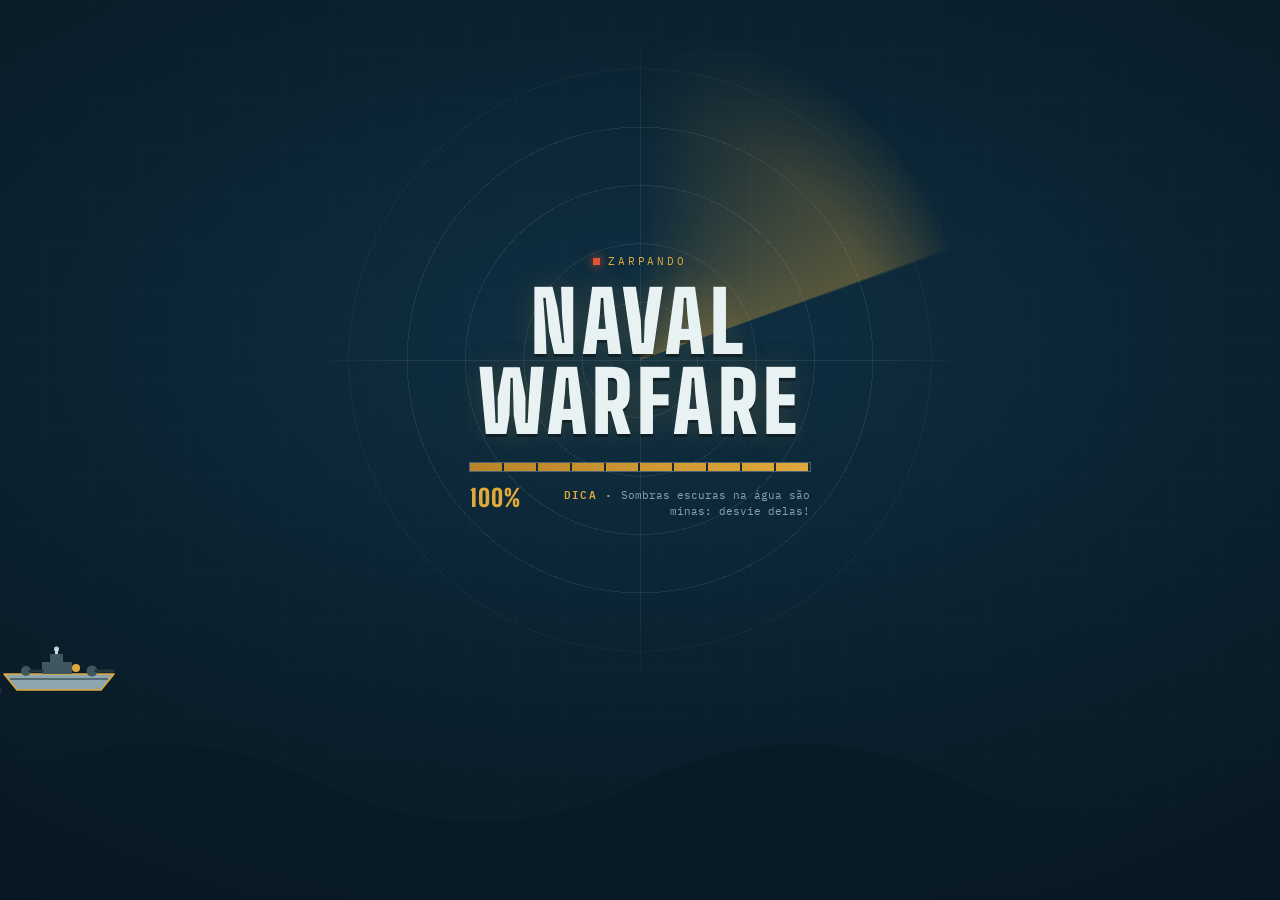
==== commit 5483a088: "Add files via upload" ====
--- a/index.html
+++ b/index.html
@@ -7,7 +7,7 @@
 <link rel="preconnect" href="https://fonts.googleapis.com">
 <link rel="preconnect" href="https://fonts.gstatic.com" crossorigin>
 <link rel="stylesheet" href="https://fonts.googleapis.com/css2?family=Big+Shoulders+Display:wght@700;900&family=IBM+Plex+Mono:wght@400;500;600&display=swap">
-<link rel="stylesheet" href="style.css">
+<link rel="stylesheet" href="style.css?v=evt4">
 </head>
 <body>
 <div id="loading" role="status" aria-live="polite">
@@ -86,8 +86,7 @@
 <div id="resumeCd" hidden aria-hidden="true">3</div>
 <div class="overlay" id="ov">
   <div class="panel menu">
-    <div class="ovtop"><div class="kicker" id="ovKicker"></div><span class="chip" id="bal"></span></div>
-    <button class="evtban" id="btnEvt" type="button" hidden aria-label="Abrir evento Colheita Sombria"><span class="eb-ico"><svg viewBox="0 0 24 24" fill="none" stroke="currentColor" stroke-width="2" stroke-linecap="round" stroke-linejoin="round" aria-hidden="true"><path d="M12 3c-4 0-7 3-7 7v3l-2 2v2h4v3h10v-3h4v-2l-2-2v-3c0-4-3-7-7-7z"/><circle cx="9" cy="11" r="1.2"/><circle cx="15" cy="11" r="1.2"/></svg></span><span class="eb-txt"><small>Evento limitado</small><b>Colheita Sombria</b><span class="eb-bar"><i id="ebFill"></i></span></span><span class="eb-st" id="ebSt">0%</span></button>
+    <div class="ovtop"><div class="kicker" id="ovKicker"></div><span class="ovr"><span class="chip" id="bal"></span></span></div>
     <h1 class="title" id="ovTitle"></h1>
     <p class="lead" id="ovLead"></p>
     <div class="pinfo" id="pauseInfo" hidden>
@@ -111,6 +110,12 @@
       <div><dt>Moedas ganhas</dt><dd id="sCoins">0</dd></div>
     </dl>
     <p class="note" id="sendMsg"></p>
+    <button class="evcard" id="btnEvt" type="button" hidden aria-label="Abrir evento Colheita Sombria">
+      <span class="evc-art"><canvas width="152" height="112" aria-hidden="true"></canvas></span>
+      <span class="evc-txt"><small>Evento limitado</small><b>Colheita Sombria</b><em id="evcSub"></em></span>
+      <span class="evc-st" id="ebSt">0%</span>
+      <i class="evc-bar" aria-hidden="true"></i>
+    </button>
     <div class="actions mmenu">
       <div class="mprimary">
         <button class="btn" id="btnMain" type="button">Zarpar</button>
@@ -381,19 +386,21 @@
   <div id="frBody"></div>
   <div class="actions"><button class="btn ghost" id="frBack" type="button">Voltar</button></div>
 </div></div>
-<div class="overlay" id="evtEl" hidden><div class="panel evp" role="dialog" aria-label="Evento Colheita Sombria">
-  <div class="ev-head"><div><div class="kicker">Evento limitado</div><h1 class="title sm">Colheita Sombria</h1></div><span class="chip" id="evtBal"></span></div>
+<div class="overlay" id="evtEl" hidden><div class="panel evp" role="dialog" aria-modal="true" aria-labelledby="evtTitle">
+  <div class="ev-head"><div><div class="kicker">Evento limitado</div><h1 class="title sm" id="evtTitle">Colheita Sombria</h1></div><span class="chip" id="evtBal"></span></div>
   <div class="ev-hero">
     <div class="ev-art"><canvas width="152" height="112"></canvas></div>
     <div class="ev-hinfo"><span class="ev-tag" id="evtTag">Barco de evento</span><b id="evtShip">Yamaton</b><span class="ev-sub" id="evtShipSub"></span><div class="ev-stats" id="evtStats"></div></div>
   </div>
-  <div class="ev-sec"><span>Objetivos</span><b id="evtOverall"></b></div>
-  <div class="ev-goals" id="evtBars"></div>
+  <div class="ev-sec"><span>Para conquistar</span><b id="evtOverall"></b></div>
+  <ol class="ev-steps" id="evtBars"></ol>
   <div class="ev-sec"><span>Poderes do navio</span></div>
   <div class="ev-perks" id="evtPerks"></div>
-  <p class="note" id="evtMsg" aria-live="polite"></p>
-  <div class="actions"><button class="btn" id="evtClaim" type="button">Conquistar</button><button class="btn ghost" id="evtBack" type="button">Voltar</button></div>
-</div></div>
-<script src="game.js"></script>
+  <div class="ev-foot">
+    <p class="note" id="evtMsg" aria-live="polite"></p>
+    <div class="actions"><button class="btn" id="evtClaim" type="button">Conquistar</button><button class="btn ghost" id="evtBack" type="button">Voltar</button></div>
+  </div>
+</div></div>
+<script src="game.js?v=evt4"></script>
 </body>
 </html>
--- a/style.css
+++ b/style.css
@@ -1,4 +1,4 @@
-/* Mar de Ferro - estilos (blocos originais, na mesma ordem) */
+/* Naval Warfare - estilos (blocos originais, na mesma ordem) */
 :root{color-scheme:light;box-sizing:border-box;padding-top:env(safe-area-inset-top,0px);padding-bottom:env(safe-area-inset-bottom,0px)}html{scroll-padding-top:env(safe-area-inset-top,0px)}body{margin:0;padding:0;font:14px -apple-system,BlinkMacSystemFont,sans-serif;background:#faf9f5;color:#141413}img{max-width:100%}[hidden]:not([hidden=until-found i]){display:none!important}
 
 /* Layout: um mar em tela cheia; os instrumentos ficam nos cantos como o console de uma ponte de comando. Latão marca o jogador, ferrugem marca o inimigo. */
@@ -963,68 +963,83 @@
 @media (max-width: 420px) { .cs .seg { width: 100%; } .cs .seg button { flex: 1; padding: 4px 4px; } .cvol { max-width: none; } .cfpg button { padding: 8px 8px; } }
 @media (prefers-reduced-motion: reduce) { .cs { animation: none; } .sw, .sw i { transition: none; } }
 
-/* ---- evento: banner no topo do menu ---- */
-.evtban { position: relative; display: flex; align-items: center; gap: 12px; width: 100%; box-sizing: border-box; margin: 2px 0 4px; padding: 10px 12px; text-align: left; cursor: pointer; color: var(--ink); font: inherit; overflow: hidden;
-  border: 1px solid #c1121f; background: linear-gradient(100deg, rgba(193,18,31,.38), rgba(193,18,31,.08) 75%); box-shadow: 0 0 18px rgba(193,18,31,.28), inset 0 0 0 1px rgba(255,90,90,.12); }
-.evtban[hidden] { display: none; }
-.evtban::before { content: ''; position: absolute; inset: 0 auto 0 -40%; width: 30%; background: linear-gradient(100deg, transparent, rgba(255,255,255,.14), transparent); transform: skewX(-20deg); animation: ebShine 4.5s ease-in-out infinite; pointer-events: none; }
-@keyframes ebShine { 0%, 55% { left: -40%; } 100% { left: 130%; } }
-.evtban:hover { border-color: #ff5a5a; }
-.evtban:focus-visible { outline: 2px solid var(--brass); outline-offset: 2px; }
-.eb-ico { flex: none; width: 40px; height: 40px; display: grid; place-items: center; border: 1px solid #c1121f; background: rgba(6,18,26,.6); color: #ff5a5a; }
-.eb-ico svg { width: 24px; height: 24px; }
-.eb-txt { flex: 1; min-width: 0; display: grid; gap: 3px; }
-.eb-txt small { font-size: 10px; letter-spacing: .24em; text-transform: uppercase; color: #ff8a8a; }
-.eb-txt b { font: 900 22px/1 var(--font-display); letter-spacing: .03em; text-transform: uppercase; white-space: nowrap; overflow: hidden; text-overflow: ellipsis; }
-.eb-bar { display: block; height: 5px; margin-top: 3px; background: rgba(0,0,0,.45); overflow: hidden; }
-.eb-bar i { display: block; height: 100%; background: #ff5a5a; transform-origin: left center; transform: scaleX(0); transition: transform .4s ease; }
-.eb-st { flex: none; font: 900 17px/1 var(--font-display); letter-spacing: .06em; color: #ff5a5a; font-variant-numeric: tabular-nums; }
-.evtban.ready { border-color: var(--brass); background: linear-gradient(100deg, rgba(224,169,60,.30), rgba(193,18,31,.12) 75%); animation: ebReady 1.5s ease-in-out infinite; }
-.evtban.ready .eb-st, .evtban.ready .eb-txt small { color: var(--brass); }
-.evtban.ready .eb-bar i { background: var(--brass); }
-.evtban.own { border-color: rgba(79,209,165,.55); background: linear-gradient(100deg, rgba(79,209,165,.16), transparent 75%); box-shadow: none; }
-.evtban.own::before { display: none; }
-.evtban.own .eb-st, .evtban.own .eb-txt small { color: var(--good); }
-.evtban.own .eb-bar i { background: var(--good); }
-.evtban.own .eb-ico { border-color: rgba(79,209,165,.55); color: var(--good); }
-@keyframes ebReady { 0%, 100% { box-shadow: 0 0 0 1px var(--brass), 0 0 10px rgba(224,169,60,.25); } 50% { box-shadow: 0 0 0 1px var(--brass), 0 0 22px rgba(224,169,60,.55); } }
-@media (prefers-reduced-motion: reduce) { .evtban::before, .evtban.ready { animation: none; } .eb-bar i { transition: none; } }
+/* ---- evento: botão pequeno no topo do menu ---- */
+.ovr { display: flex; align-items: center; gap: 8px; }
+/* ---- evento: cartão no menu ---- */
+.evcard { --p: 0; position: relative; overflow: hidden; display: grid; grid-template-columns: 84px 1fr auto; align-items: center; gap: 12px; width: 100%; box-sizing: border-box; padding: 10px 14px 16px 10px; cursor: pointer; text-align: left; font: inherit; color: var(--ink); border: 1px solid #c1121f; background: linear-gradient(100deg, rgba(122,26,18,.75), rgba(6,18,26,.8) 72%); }
+.evcard[hidden] { display: none; }
+.evcard:hover { border-color: #ff5a4a; }
+.evcard:focus-visible { outline: 2px solid var(--brass); outline-offset: 2px; }
+.evc-art { position: relative; display: block; }
+.evc-art::before { content: ''; position: absolute; left: 50%; top: 50%; width: 88%; aspect-ratio: 1; transform: translate(-50%, -50%); border-radius: 50%; background: radial-gradient(circle at 38% 34%, #ff9a5a, #e2552f 45%, #7a1a12 100%); opacity: .6; }
+.evc-art canvas { position: relative; display: block; width: 100%; height: auto; aspect-ratio: 152 / 112; filter: drop-shadow(0 3px 6px rgba(0,0,0,.6)); }
+.evc-txt { display: grid; gap: 2px; min-width: 0; }
+.evc-txt small { font-size: 11px; color: #ff8a7a; }
+.evc-txt b { font: 900 clamp(24px, 7vw, 32px)/1 var(--font-display); letter-spacing: .03em; text-transform: uppercase; }
+.evc-txt em { font-style: normal; font-size: 12px; color: var(--steel); }
+.evc-st { padding: 6px 12px; border: 1px solid #c1121f; font: 900 20px/1 var(--font-display); letter-spacing: .06em; color: #ff8a7a; white-space: nowrap; font-variant-numeric: tabular-nums; }
+.evc-bar { position: absolute; left: 0; right: 0; bottom: 0; height: 5px; background: rgba(0,0,0,.45); }
+.evc-bar::after { content: ''; position: absolute; inset: 0; background: #ff5a4a; transform: scaleX(var(--p)); transform-origin: left center; }
+.evcard.ready { border-color: var(--brass); animation: ebReady 1.5s ease-in-out infinite; }
+.evcard.ready .evc-st { background: var(--brass); border-color: var(--brass); color: #1b1305; }
+.evcard.ready .evc-bar::after { background: var(--brass); }
+.evcard.own { border-color: rgba(79,209,165,.55); }
+.evcard.own .evc-st { color: var(--good); border-color: var(--good); }
+.evcard.own .evc-bar::after { background: var(--good); }
+@keyframes ebReady { 0%, 100% { box-shadow: 0 0 0 1px var(--brass), 0 0 6px rgba(224,169,60,.25); } 50% { box-shadow: 0 0 0 1px var(--brass), 0 0 16px rgba(224,169,60,.6); } }
+@media (max-width: 360px) { .evcard { grid-template-columns: 64px 1fr auto; gap: 8px; } .evc-st { font-size: 16px; padding: 5px 8px; } }
+@media (prefers-reduced-motion: reduce) { .evcard.ready { animation: none; } }
 
 /* ---- evento: painel ---- */
-.evp { gap: 12px; }
-.ev-head { display: flex; justify-content: space-between; align-items: flex-start; gap: 12px; padding-bottom: 8px; border-bottom: 1px solid var(--line); background: linear-gradient(90deg, rgba(193,18,31,.20), transparent 75%); }
-.ev-head .kicker { color: #ff8a8a; }
-.ev-head .title { margin: 2px 0 0; text-shadow: 0 2px 14px rgba(255,90,90,.4); }
-.ev-hero { display: flex; gap: 14px; align-items: center; padding: 12px; border: 1px solid #c1121f; background: radial-gradient(circle at 25% 40%, rgba(193,18,31,.35), rgba(6,18,26,.5) 70%); }
-.ev-art { flex: none; width: 42%; max-width: 170px; }
-.ev-art canvas { width: 100%; height: auto; aspect-ratio: 152 / 112; filter: drop-shadow(0 0 14px rgba(255,90,90,.45)); }
-.ev-hinfo { flex: 1; min-width: 0; display: grid; gap: 6px; }
-.ev-tag { justify-self: start; padding: 2px 8px; border: 1px solid #c1121f; color: #ff8a8a; font-size: 10px; letter-spacing: .2em; text-transform: uppercase; }
+#evtEl { --ev: #ff5a4a; --ev-d: #c1121f; }
+.evp { gap: 16px; }
+.ev-head { display: flex; justify-content: space-between; align-items: flex-start; gap: 12px; }
+.ev-head .kicker { color: #ff8a7a; }
+.ev-head .title { margin: 2px 0 0; }
+.ev-hero { position: relative; display: grid; justify-items: center; gap: 8px; padding: 20px 14px 14px; overflow: hidden; text-align: center; border: 1px solid var(--ev-d); background: radial-gradient(ellipse at 50% 30%, rgba(122,26,18,.7), rgba(6,18,26,.85) 75%); }
+.ev-art { position: relative; width: min(64%, 240px); }
+.ev-art::before { content: ''; position: absolute; left: 50%; top: 50%; width: 90%; aspect-ratio: 1; transform: translate(-50%, -50%); border-radius: 50%; background: radial-gradient(circle at 38% 34%, #ff9a5a, #e2552f 45%, #7a1a12 100%); opacity: .6; }
+.ev-art canvas { position: relative; display: block; width: 100%; height: auto; aspect-ratio: 152 / 112; filter: drop-shadow(0 6px 12px rgba(0,0,0,.6)); }
+.ev-hinfo { display: grid; justify-items: center; gap: 6px; width: 100%; }
+.ev-tag { padding: 2px 10px; border: 1px solid var(--ev-d); color: #ff8a7a; font-size: 11px; letter-spacing: .06em; }
 .ev-tag.own { border-color: var(--good); color: var(--good); }
-.ev-hinfo > b { font: 900 30px/1 var(--font-display); letter-spacing: .03em; text-transform: uppercase; color: #ff5a5a; }
-.ev-sub { font-size: 11px; color: var(--steel); }
-.ev-stats { display: grid; grid-template-columns: repeat(2, 1fr); gap: 4px 10px; margin-top: 2px; }
-.ev-stats span { display: flex; justify-content: space-between; gap: 6px; padding-top: 3px; border-top: 1px solid var(--line); }
-.ev-stats small { font-size: 10px; letter-spacing: .12em; text-transform: uppercase; color: var(--steel); }
-.ev-stats b { font-size: 12px; font-weight: 600; font-variant-numeric: tabular-nums; }
-.ev-sec { display: flex; justify-content: space-between; align-items: baseline; gap: 8px; font-size: 11px; letter-spacing: .24em; text-transform: uppercase; color: var(--steel); padding-bottom: 4px; border-bottom: 1px solid var(--line); }
-.ev-sec b { font-weight: 600; letter-spacing: .08em; color: #ff8a8a; }
-.ev-goals { display: grid; gap: 8px; }
-.ev-goal { display: grid; grid-template-columns: 22px 1fr; column-gap: 10px; row-gap: 5px; align-items: center; padding: 9px 10px; border: 1px solid var(--line); background: rgba(6,18,26,.35); }
-.ev-goal .bar { grid-column: 2; height: 7px; background: rgba(0,0,0,.45); }
-.ev-goal .bar i { background: #ff5a5a; transition: transform .4s ease; }
-.ev-ck { width: 20px; height: 20px; display: grid; place-items: center; border: 1px solid var(--line); font-style: normal; font-size: 13px; font-weight: 700; color: #1b1305; }
-.ev-gt { display: flex; justify-content: space-between; gap: 8px; font-size: 12px; }
-.ev-gt span { color: var(--ink); }
-.ev-gt b { font-weight: 600; color: var(--steel); font-variant-numeric: tabular-nums; white-space: nowrap; }
-.ev-goal.ok { border-color: rgba(79,209,165,.5); }
-.ev-goal.ok .ev-ck { background: var(--good); border-color: var(--good); }
-.ev-goal.ok .bar i { background: var(--good); }
-.ev-goal.ok .ev-gt b { color: var(--good); }
-.ev-perks { display: grid; gap: 6px; }
-.ev-perk { display: grid; gap: 2px; padding: 8px 10px; border-left: 3px solid #c1121f; background: rgba(193,18,31,.08); font-size: 12px; line-height: 1.4; }
-.ev-perk b { font-size: 11px; letter-spacing: .14em; text-transform: uppercase; color: #ff8a8a; }
+.ev-hinfo > b { font: 900 clamp(40px, 12vw, 56px)/.95 var(--font-display); letter-spacing: .03em; text-transform: uppercase; overflow-wrap: anywhere; }
+.ev-sub { font-size: 12px; color: var(--steel); }
+.ev-stats { display: grid; grid-template-columns: repeat(4, 1fr); width: 100%; margin-top: 8px; border-top: 1px solid var(--line); }
+.ev-stats span { display: flex; flex-direction: column-reverse; align-items: center; gap: 1px; padding: 10px 2px 0; }
+.ev-stats span + span { border-left: 1px solid var(--line); }
+.ev-stats small { font-size: 11px; color: var(--steel); }
+.ev-stats b { font: 900 24px/1 var(--font-display); letter-spacing: .02em; font-variant-numeric: tabular-nums; }
+
+.ev-sec { display: flex; justify-content: space-between; align-items: baseline; gap: 8px; font-size: 12px; letter-spacing: .06em; color: var(--steel); padding-bottom: 6px; border-bottom: 1px solid var(--line); margin-bottom: -4px; }
+.ev-sec b { font-weight: 600; color: #ff8a7a; }
+.ev-steps { display: grid; margin: 0; padding: 0; list-style: none; }
+.ev-step { position: relative; display: grid; grid-template-columns: 30px 1fr; column-gap: 14px; padding-bottom: 18px; }
+.ev-step:last-child { padding-bottom: 0; }
+.ev-step::before { content: ''; position: absolute; left: 14px; top: 32px; bottom: 2px; width: 2px; background: var(--line); }
+.ev-step:last-child::before { display: none; }
+.ev-step.ok::before { background: var(--good); }
+.ev-nd { box-sizing: border-box; width: 30px; height: 30px; display: grid; place-items: center; border: 1px solid var(--ev-d); font: 900 17px/1 var(--font-display); font-style: normal; color: #ff8a7a; background: rgba(193,18,31,.15); }
+.ev-step.ok .ev-nd { background: var(--good); border-color: var(--good); color: #06231a; }
+.ev-sb { display: grid; gap: 6px; min-width: 0; padding-top: 3px; }
+.ev-gt { display: flex; justify-content: space-between; align-items: baseline; gap: 10px; font-size: 14px; }
+.ev-gt span { min-width: 0; }
+.ev-gt b { font-weight: 600; font-variant-numeric: tabular-nums; white-space: nowrap; }
+.ev-step.ok .ev-gt b { color: var(--good); }
+.ev-sb .bar { height: 8px; }
+.ev-sb .bar i { background: var(--ev); transform: scaleX(var(--v, 0)); animation: evFill .6s cubic-bezier(.2,.7,.2,1) both; }
+.ev-step.ok .bar i { background: var(--good); }
+.ev-sb small { font-size: 12px; color: var(--steel); }
+
+.ev-perks { display: grid; }
+.ev-perk { display: grid; gap: 2px; padding: 10px 0; border-bottom: 1px solid var(--line); font-size: 13px; line-height: 1.45; }
+.ev-perk:first-child { padding-top: 0; }
+.ev-perk b { font-weight: 600; color: var(--brass); }
 .ev-perk span { color: var(--ink); }
+
+.ev-foot { position: sticky; bottom: calc(-1 * env(safe-area-inset-bottom, 0px)); z-index: 2; display: grid; gap: 8px; margin: 0 -14px calc(-1 * env(safe-area-inset-bottom, 0px)); padding: 14px 14px calc(env(safe-area-inset-bottom, 0px) + 8px); background: linear-gradient(to bottom, rgba(6,18,26,0), rgba(6,18,26,.95) 20px); }
+.ev-foot .actions { flex-wrap: nowrap; }
+#evtClaim { flex: 1; }
 #evtEl .actions .btn:disabled { opacity: .55; cursor: default; }
-@media (max-width: 380px) { .ev-hero { flex-direction: column; text-align: center; } .ev-hinfo { justify-items: center; width: 100%; } .ev-art { width: 60%; } }
-@media (prefers-reduced-motion: reduce) { .ev-goal .bar i { transition: none; } }
+@keyframes evFill { from { transform: scaleX(0); } }
+@media (prefers-reduced-motion: reduce) { .ev-sb .bar i { animation: none; } }
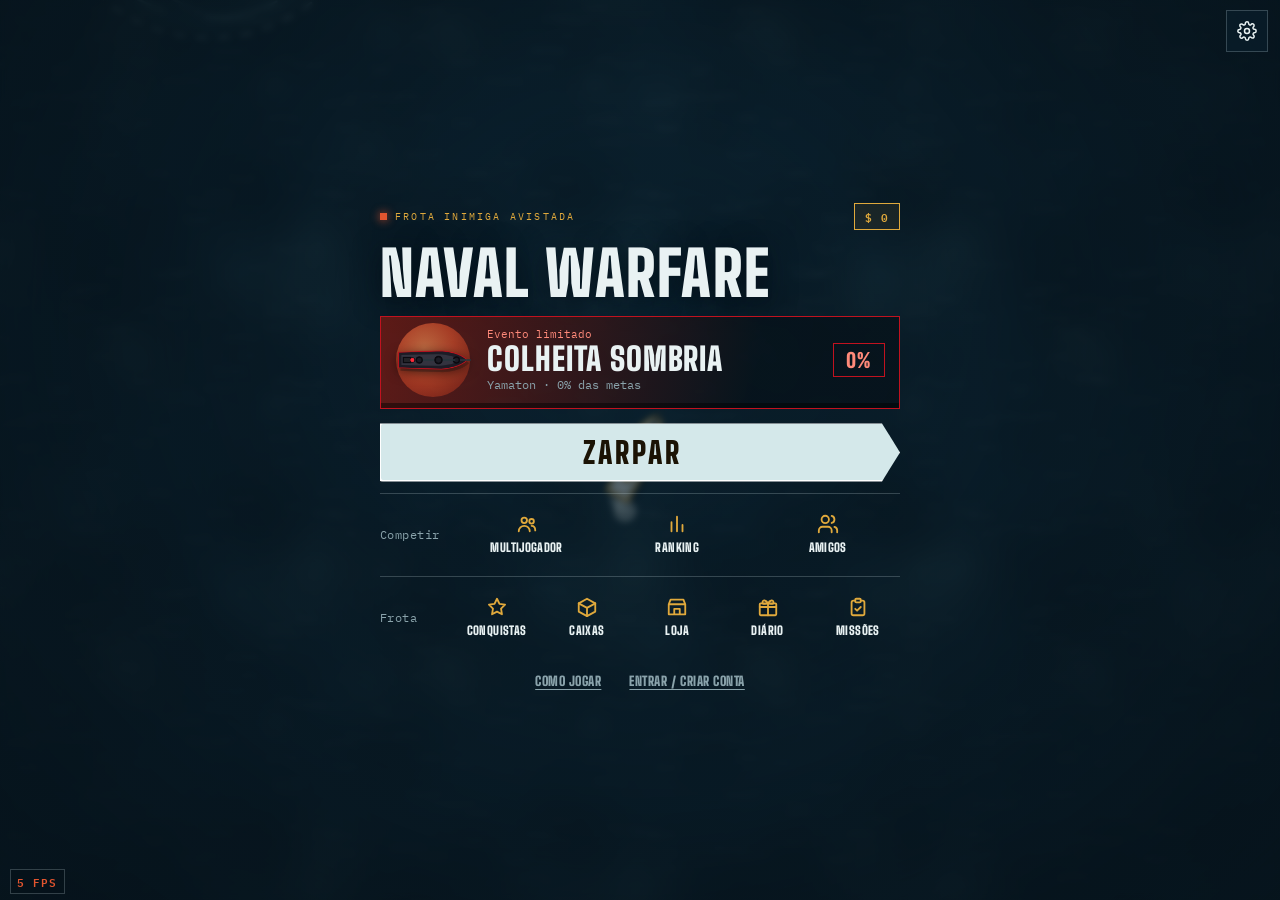
==== commit 13963268: "Add files via upload" ====
--- a/index.html
+++ b/index.html
@@ -7,7 +7,7 @@
 <link rel="preconnect" href="https://fonts.googleapis.com">
 <link rel="preconnect" href="https://fonts.gstatic.com" crossorigin>
 <link rel="stylesheet" href="https://fonts.googleapis.com/css2?family=Big+Shoulders+Display:wght@700;900&family=IBM+Plex+Mono:wght@400;500;600&display=swap">
-<link rel="stylesheet" href="style.css?v=evt4">
+<link rel="stylesheet" href="style.css?v=prof5">
 </head>
 <body>
 <div id="loading" role="status" aria-live="polite">
@@ -302,30 +302,34 @@
   <div class="cfbody" id="cfgBody"></div>
   <div class="actions cfoot"><button class="btn ghost" id="cfgReset" type="button">Restaurar padrões</button><button class="btn" id="cfgBack" type="button">Concluir</button></div>
 </div></div>
-<div class="overlay" id="prof" hidden><div class="panel">
-  <div class="kicker">Perfil</div>
-  <h1 class="title sm" id="profName"></h1>
-  <div id="profBody" style="font-size:13px;line-height:1.5;max-height:60vh;overflow-y:auto"></div>
+<div class="overlay" id="prof" hidden><div class="panel profp" role="dialog" aria-label="Perfil">
+  <div class="pf-top"><div class="kicker">Perfil do capitão</div><button class="ibtn" id="profX" type="button" aria-label="Fechar"><svg viewBox="0 0 24 24" fill="none" stroke="currentColor" stroke-width="2" stroke-linecap="round" aria-hidden="true"><path d="M6 6l12 12M18 6L6 18"/></svg></button></div>
+  <h1 class="pf-sr" id="profName"></h1>
+  <div id="profBody"></div>
   <p class="note" id="profMsg" aria-live="polite" style="margin:0"></p>
-  <div class="actions"><button class="btn" id="profEdit" type="button" hidden>Editar perfil</button><button class="btn" id="profFriend" type="button" hidden>Adicionar amigo</button><button class="btn ghost" id="profBack" type="button">Voltar</button></div>
-</div></div>
-
-<div class="overlay" id="peEl" hidden><div class="panel pep">
+  <div class="actions pf-act"><button class="btn" id="profEdit" type="button" hidden>Editar perfil</button><button class="btn" id="profFriend" type="button" hidden>Adicionar amigo</button><button class="btn ghost" id="profBack" type="button">Voltar</button></div>
+</div></div>
+
+<div class="overlay" id="peEl" hidden><div class="panel pep" role="dialog" aria-label="Personalizar perfil">
   <div class="kicker">Perfil</div>
   <h1 class="title sm">Personalizar</h1>
-  <div class="pe-photo">
-    <div class="pf-av big" id="peAv"></div>
-    <div class="pe-btns">
-      <button class="btn ghost" id="pePick" type="button">Escolher foto</button>
-      <button class="btn ghost" id="peDel" type="button">Remover foto</button>
-    </div>
-  </div>
-  <div class="pe-stage" id="peStage" hidden><canvas id="peCv" width="240" height="240" aria-label="Enquadramento da foto"></canvas><label class="pe-zoom"><span>Zoom</span><input type="range" id="peZoom" min="100" max="300" value="100"></label></div>
+  <div class="pe-prev" id="peHero">
+    <div class="pf-banner"></div>
+    <div class="pe-row">
+      <div class="pf-av xl" id="peAv"></div>
+      <div class="pe-id"><b class="pe-name" id="peNm"></b><div class="pf-bio empty" id="pePv"></div></div>
+    </div>
+  </div>
+  <div class="pe-btns">
+    <button class="btn ghost" id="pePick" type="button">Escolher foto</button>
+    <button class="btn ghost" id="peDel" type="button">Remover foto</button>
+  </div>
+  <div class="pe-stage" id="peStage" hidden><canvas id="peCv" width="240" height="240" aria-label="Enquadramento da foto"></canvas><label class="pe-zoom"><span>Zoom</span><input type="range" id="peZoom" min="100" max="300" value="100"></label><p class="pe-hint">Arraste a foto para enquadrar</p></div>
   <input id="peFile" type="file" accept="image/*" hidden>
   <div class="pe-bio">
-    <label class="mlbl" for="peBio">Bio</label>
+    <div class="pe-bh"><label class="mlbl" for="peBio">Bio</label><div class="pe-count" id="peCount">0/140</div></div>
     <textarea class="fld" id="peBio" maxlength="140" rows="3" placeholder="Conte algo sobre você, seu navio favorito, seu recorde…" spellcheck="false"></textarea>
-    <div class="pe-count" id="peCount">0/140</div>
+    <div class="pe-meter"><i id="peMeter"></i></div>
   </div>
   <p class="note" id="peMsg">Foto e bio aparecem no seu perfil. A foto é recortada em quadrado e reduzida automaticamente.</p>
   <div class="actions"><button class="btn" id="peSave" type="button">Salvar</button><button class="btn ghost" id="peCancel" type="button">Cancelar</button></div>
@@ -401,6 +405,6 @@
     <div class="actions"><button class="btn" id="evtClaim" type="button">Conquistar</button><button class="btn ghost" id="evtBack" type="button">Voltar</button></div>
   </div>
 </div></div>
-<script src="game.js?v=evt4"></script>
+<script src="game.js?v=prof5"></script>
 </body>
 </html>
--- a/style.css
+++ b/style.css
@@ -1043,3 +1043,88 @@
 #evtEl .actions .btn:disabled { opacity: .55; cursor: default; }
 @keyframes evFill { from { transform: scaleX(0); } }
 @media (prefers-reduced-motion: reduce) { .ev-sb .bar i { animation: none; } }
+
+/* Perfil v3 */
+.profp { width: min(560px, 100%); gap: 10px; max-height: min(880px, calc(100dvh - 24px - env(safe-area-inset-top, 0px) - env(safe-area-inset-bottom, 0px))); }
+.pf-sr { position: absolute; width: 1px; height: 1px; overflow: hidden; clip: rect(0 0 0 0); white-space: nowrap; margin: 0; }
+.pf-top { display: flex; align-items: center; justify-content: space-between; gap: 12px; }
+#profBody { flex: 1 1 auto; min-height: 0; overflow-y: auto; overscroll-behavior: contain; display: flex; flex-direction: column; gap: 12px; padding-right: 2px; font-size: 13px; line-height: 1.5; scrollbar-width: thin; scrollbar-color: var(--line) transparent; }
+.pf-act { flex: none; padding-top: 2px; }
+
+.pf-hd { --h: 200; border: 1px solid var(--line); background: rgba(212, 232, 234, .04); overflow: hidden; flex: none; }
+.pf-banner { height: 84px; border-bottom: 1px solid var(--line); background:
+  radial-gradient(140px 70px at 88% 15%, hsla(var(--h), 75%, 62%, .32), transparent 70%),
+  repeating-linear-gradient(165deg, rgba(212, 232, 234, .06) 0 2px, transparent 2px 14px),
+  linear-gradient(135deg, hsl(var(--h) 45% 26%), hsl(var(--h) 55% 10%)); }
+.pf-hd .pf-hero { display: flex; align-items: flex-start; gap: 14px; padding: 0 16px; }
+.pf-hd .pf-avw { margin-top: -46px; }
+.pf-av.xl { width: 92px; height: 92px; font-size: 42px; box-shadow: 0 0 0 4px #0c2433, 0 0 0 6px var(--brass), 0 6px 22px rgba(0, 0, 0, .45); }
+.pf-hd .pf-medal { right: -4px; bottom: 0; width: 28px; height: 28px; box-shadow: 0 0 0 3px #0c2433; }
+.pf-hd .pf-id { padding: 10px 0 2px; gap: 8px; }
+.pf-name { margin: 0; font: 900 clamp(28px, 8vw, 38px)/1 var(--font-display); letter-spacing: .03em; text-transform: uppercase; overflow-wrap: anywhere; }
+.pf-tag.you { border-color: var(--good); color: var(--good); }
+.pf-hd .pf-bio { margin: 14px 16px 16px; padding: 2px 0 2px 12px; border-left: 2px solid var(--brass); font-size: 13px; line-height: 1.55; }
+.pf-hd .pf-bio.empty { border-left-color: var(--line); }
+
+.pf-nudge { flex: none; display: grid; gap: 2px; text-align: left; width: 100%; padding: 10px 14px; cursor: pointer; font: inherit; color: var(--ink); background: rgba(224, 169, 60, .08); border: 1px dashed var(--brass); }
+.pf-nudge b { font: 900 18px/1.1 var(--font-display); letter-spacing: .06em; text-transform: uppercase; color: var(--brass); }
+.pf-nudge span { font-size: 12px; color: var(--steel); }
+.pf-nudge:hover { background: rgba(224, 169, 60, .14); }
+.pf-nudge:focus-visible { outline: 2px solid var(--brass); outline-offset: 2px; }
+
+.profp .pf-grid { margin: 0; flex: none; }
+.pf-card { position: relative; padding: 10px 10px 9px; }
+.pf-card::before { content: ""; position: absolute; left: 0; top: 0; width: 100%; height: 2px; background: var(--line); }
+.pf-card.hi { grid-column: 1 / -1; display: flex; align-items: baseline; justify-content: space-between; gap: 12px; padding: 10px 14px; background: rgba(224, 169, 60, .09); border-color: rgba(224, 169, 60, .5); }
+.pf-card.hi::before { background: var(--brass); }
+.pf-card.hi span { color: var(--brass); font-size: 10px; }
+.pf-card.hi b { margin: 0; font-size: 34px; color: var(--ink); }
+.profp .pf-sec { margin: 4px 0 8px; }
+.profp section { flex: none; }
+
+.pf-shiphd { display: flex; align-items: center; gap: 12px; margin-bottom: 8px; }
+.pf-shipcv { width: 96px; height: 48px; flex: none; background: rgba(6, 18, 26, .5); border: 1px solid var(--line); }
+.pf-shipmeta { min-width: 0; flex: 1; display: grid; gap: 3px; }
+.pf-shipmeta b { font: 900 22px/1.1 var(--font-display); letter-spacing: .04em; text-transform: uppercase; overflow-wrap: anywhere; }
+.pf-shipmeta span { font-size: 10px; letter-spacing: .16em; text-transform: uppercase; color: var(--steel); }
+.pf-ship > b { display: none; }
+.pf-bar.thin { height: 3px; margin: 2px 0 0; }
+.pf-up { display: grid; grid-template-columns: minmax(0, 1fr) auto 34px; }
+.pf-up em { font-style: normal; font-size: 11px; text-align: right; font-variant-numeric: tabular-nums; }
+.pf-up s { width: 22px; height: 6px; }
+.pf-chip.on::before { content: "● "; font-size: 8px; vertical-align: 1px; }
+.pf-more { margin-top: 8px; }
+.pf-more summary { display: inline-block; padding: 3px 9px; font-size: 11px; cursor: pointer; list-style: none; color: var(--steel); border: 1px dashed var(--line); }
+.pf-more summary::-webkit-details-marker { display: none; }
+.pf-more[open] summary { margin-bottom: 8px; }
+.pf-none, .pf-empty { margin: 0; padding: 14px 0; font-size: 12px; color: var(--steel); text-align: center; }
+.pf-foot { flex: none; padding-bottom: 4px; }
+
+.pf-skel { display: grid; grid-template-columns: 92px 1fr; gap: 10px 14px; align-items: center; padding: 6px 0; }
+.pf-skel i { display: block; background: linear-gradient(90deg, rgba(212, 232, 234, .06), rgba(212, 232, 234, .16), rgba(212, 232, 234, .06)) 0 0 / 220% 100%; animation: pfSh 1.2s linear infinite; }
+.pf-skel .a { grid-row: span 2; width: 92px; height: 92px; border-radius: 50%; }
+.pf-skel .l1 { height: 26px; width: 70%; } .pf-skel .l2 { height: 14px; width: 45%; }
+.pf-skel .g { grid-column: 1 / -1; height: 150px; }
+@keyframes pfSh { to { background-position: -220% 0; } }
+.pf-s { animation: pfIn .38s cubic-bezier(.2, .7, .2, 1) both; animation-delay: calc(var(--i, 0) * 55ms); }
+@keyframes pfIn { from { opacity: 0; transform: translateY(8px); } }
+
+/* editor */
+.pe-prev { --h: 200; border: 1px solid var(--line); background: rgba(212, 232, 234, .04); overflow: hidden; }
+.pe-prev .pf-banner { height: 60px; }
+.pe-row { display: flex; align-items: flex-start; gap: 14px; padding: 0 14px 14px; }
+.pe-row .pf-av { margin-top: -34px; }
+.pe-id { min-width: 0; padding-top: 10px; display: grid; gap: 6px; }
+.pe-name { font: 900 26px/1 var(--font-display); letter-spacing: .03em; text-transform: uppercase; overflow-wrap: anywhere; }
+.pe-prev .pf-bio { font-size: 12px; }
+.pe-btns { flex-direction: row; flex-wrap: wrap; }
+.pe-btns .btn { flex: 1 1 140px; }
+.pe-hint { margin: 0; font-size: 11px; color: var(--steel); }
+.pe-bh { display: flex; align-items: baseline; justify-content: space-between; }
+.pe-bio textarea { margin: 0; }
+.pe-meter { height: 2px; background: rgba(212, 232, 234, .12); }
+.pe-meter i { display: block; height: 100%; width: 0; background: var(--brass); transition: width .15s; }
+
+@media (max-width: 380px) { .pf-grid { grid-template-columns: repeat(2, minmax(0, 1fr)); } .pf-card.hi b { font-size: 30px; } }
+@media (orientation: landscape) and (max-height: 520px) { .pf-banner { height: 48px; } .pf-hd .pf-avw { margin-top: -34px; } .pf-av.xl { width: 72px; height: 72px; font-size: 32px; } .pf-hd .pf-bio { margin: 8px 16px 12px; } .pe-prev .pf-banner { height: 40px; } }
+@media (prefers-reduced-motion: reduce) { .pf-s, .pf-skel i { animation: none; } }
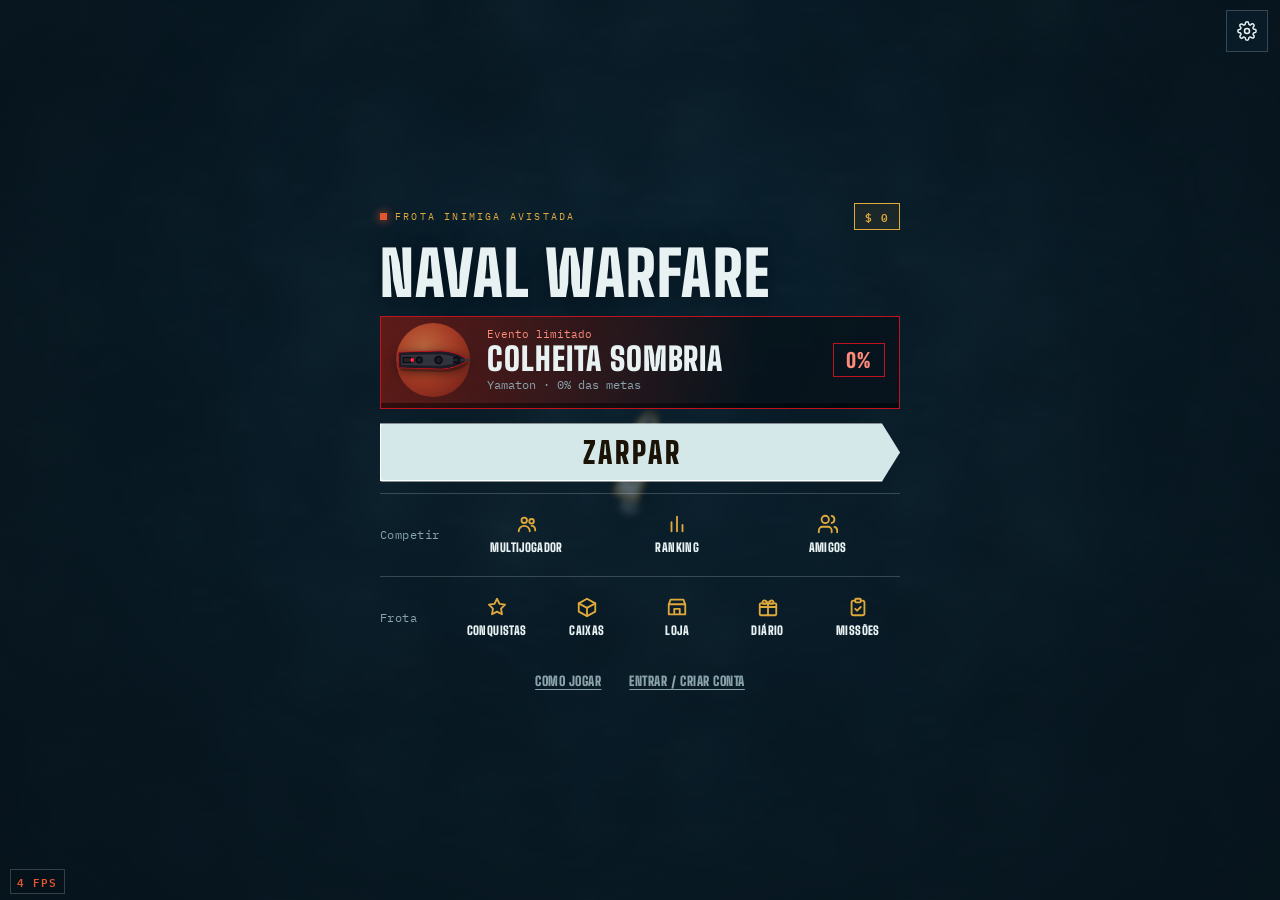
==== commit 30d19726: "Add files via upload" ====
--- a/index.html
+++ b/index.html
@@ -7,7 +7,7 @@
 <link rel="preconnect" href="https://fonts.googleapis.com">
 <link rel="preconnect" href="https://fonts.gstatic.com" crossorigin>
 <link rel="stylesheet" href="https://fonts.googleapis.com/css2?family=Big+Shoulders+Display:wght@700;900&family=IBM+Plex+Mono:wght@400;500;600&display=swap">
-<link rel="stylesheet" href="style.css?v=prof5">
+<link rel="stylesheet" href="style.css?v=conta6">
 </head>
 <body>
 <div id="loading" role="status" aria-live="polite">
@@ -241,21 +241,26 @@
     <button class="btn ghost" id="aBack" type="button">Voltar</button>
   </div>
 </div></div>
-<div class="overlay" id="acctEl" hidden><div class="panel">
-  <div class="kicker">Conta</div><h1 class="title sm" id="pName"></h1>
-  <dl class="stats" id="pStats"></dl>
-  <p class="note" id="pSync"></p>
-  <input class="fld" id="pRename" maxlength="16" placeholder="Novo nome de usuário (3 a 16)" autocomplete="off" autocapitalize="none" spellcheck="false">
-  <input class="fld" id="pNew" type="password" placeholder="Nova senha (mínimo 6)" autocomplete="new-password">
-  <p class="note" id="pMsg"></p>
-  <div class="actions">
+<div class="overlay" id="acctEl" hidden><div class="panel acctp" role="dialog" aria-label="Conta">
+  <div class="pf-top"><div class="kicker">Conta</div></div>
+  <div class="ac-body">
+    <div class="pf-hd" id="pHd"><div class="pf-banner"></div>
+      <div class="pf-hero"><div class="pf-avw"><div class="pf-av xl" id="pAv"></div></div>
+        <div class="pf-id"><h1 class="pf-name" id="pName"></h1><div class="pf-tags" id="pTags"></div></div></div>
+      <div class="ac-quick"><button class="btn ghost" id="pProf" type="button">Ver perfil</button><button class="btn ghost" id="pEditBtn" type="button">Editar perfil</button></div>
+    </div>
+    <div class="pf-grid" id="pStats"></div>
+    <div class="ac-sync"><i class="ac-dot" aria-hidden="true"></i><span id="pSync"></span><button class="btn ghost" id="pSyncBtn" type="button">Sincronizar</button></div>
+    <section class="ac-sec"><div class="pf-sec">Nome de usuário <small>1 troca a cada 7 dias</small></div>
+      <div class="ac-row"><input class="fld" id="pRename" maxlength="16" placeholder="Novo nome (3 a 16)" autocomplete="off" autocapitalize="none" spellcheck="false" aria-label="Novo nome de usuário"><button class="btn ghost" id="pRenBtn" type="button">Trocar</button></div></section>
+    <section class="ac-sec"><div class="pf-sec">Senha <small>mínimo 6 caracteres</small></div>
+      <div class="ac-row"><input class="fld" id="pNew" type="password" placeholder="Nova senha" autocomplete="new-password" aria-label="Nova senha"><button class="btn ghost" id="pPass" type="button">Alterar</button></div></section>
+  </div>
+  <p class="note" id="pMsg" aria-live="polite"></p>
+  <div class="actions ac-act">
+    <button class="btn" id="pBack" type="button">Voltar</button>
     <button class="btn ghost" id="pAdm" type="button" hidden>Painel admin</button>
-    <button class="btn ghost" id="pEditBtn" type="button">Editar perfil</button>
-    <button class="btn ghost" id="pRenBtn" type="button">Trocar nome</button>
-    <button class="btn ghost" id="pPass" type="button">Alterar senha</button>
-    <button class="btn ghost" id="pSyncBtn" type="button">Sincronizar agora</button>
-    <button class="btn ghost" id="pOut" type="button">Sair da conta</button>
-    <button class="btn ghost" id="pBack" type="button">Voltar</button>
+    <button class="btn ghost ac-out" id="pOut" type="button">Sair da conta</button>
   </div>
 </div></div>
 <div class="overlay" id="adm" hidden><div class="panel">
@@ -405,6 +410,6 @@
     <div class="actions"><button class="btn" id="evtClaim" type="button">Conquistar</button><button class="btn ghost" id="evtBack" type="button">Voltar</button></div>
   </div>
 </div></div>
-<script src="game.js?v=prof5"></script>
+<script src="game.js?v=conta6"></script>
 </body>
 </html>
--- a/style.css
+++ b/style.css
@@ -1128,3 +1128,25 @@
 @media (max-width: 380px) { .pf-grid { grid-template-columns: repeat(2, minmax(0, 1fr)); } .pf-card.hi b { font-size: 30px; } }
 @media (orientation: landscape) and (max-height: 520px) { .pf-banner { height: 48px; } .pf-hd .pf-avw { margin-top: -34px; } .pf-av.xl { width: 72px; height: 72px; font-size: 32px; } .pf-hd .pf-bio { margin: 8px 16px 12px; } .pe-prev .pf-banner { height: 40px; } }
 @media (prefers-reduced-motion: reduce) { .pf-s, .pf-skel i { animation: none; } }
+
+/* Conta v2 */
+.acctp { width: min(560px, 100%); gap: 10px; max-height: min(880px, calc(100dvh - 24px - env(safe-area-inset-top, 0px) - env(safe-area-inset-bottom, 0px))); }
+.ac-body { flex: 1 1 auto; min-height: 0; overflow-y: auto; overscroll-behavior: contain; display: flex; flex-direction: column; gap: 12px; padding-right: 2px; scrollbar-width: thin; scrollbar-color: var(--line) transparent; }
+.ac-body > * { flex: none; }
+.ac-quick { display: flex; flex-wrap: wrap; gap: 8px; padding: 0 16px 16px; }
+.ac-quick .btn { flex: 1 1 130px; }
+.acctp .pf-grid { margin: 0; }
+.ac-sync { display: flex; align-items: center; gap: 10px; padding: 8px 10px 8px 12px; border: 1px solid var(--line); background: rgba(212, 232, 234, .04); font-size: 12px; color: var(--steel); }
+.ac-sync span { flex: 1; min-width: 0; }
+.ac-dot { flex: none; width: 8px; height: 8px; border-radius: 50%; background: var(--good); box-shadow: 0 0 8px var(--good); }
+.ac-sync .btn { flex: none; }
+.ac-sec .pf-sec { margin-top: 2px; }
+.ac-row { display: flex; gap: 8px; align-items: stretch; }
+.ac-row .fld { flex: 1; min-width: 0; margin: 0; font-size: 14px; }
+.ac-row .fld:focus { outline: 2px solid var(--brass); outline-offset: 1px; }
+.ac-row .btn { flex: none; min-height: 44px; }
+.ac-act { flex: none; }
+.ac-act .btn:not(.ghost) { padding-right: 36px; }
+.btn.ghost.ac-out { margin-left: auto; color: var(--rust); border-color: rgba(226, 85, 47, .45); }
+.btn.ghost.ac-out:hover { border-color: var(--rust); }
+@media (max-width: 380px) { .ac-sync { flex-wrap: wrap; } .ac-sync .btn { width: 100%; } }
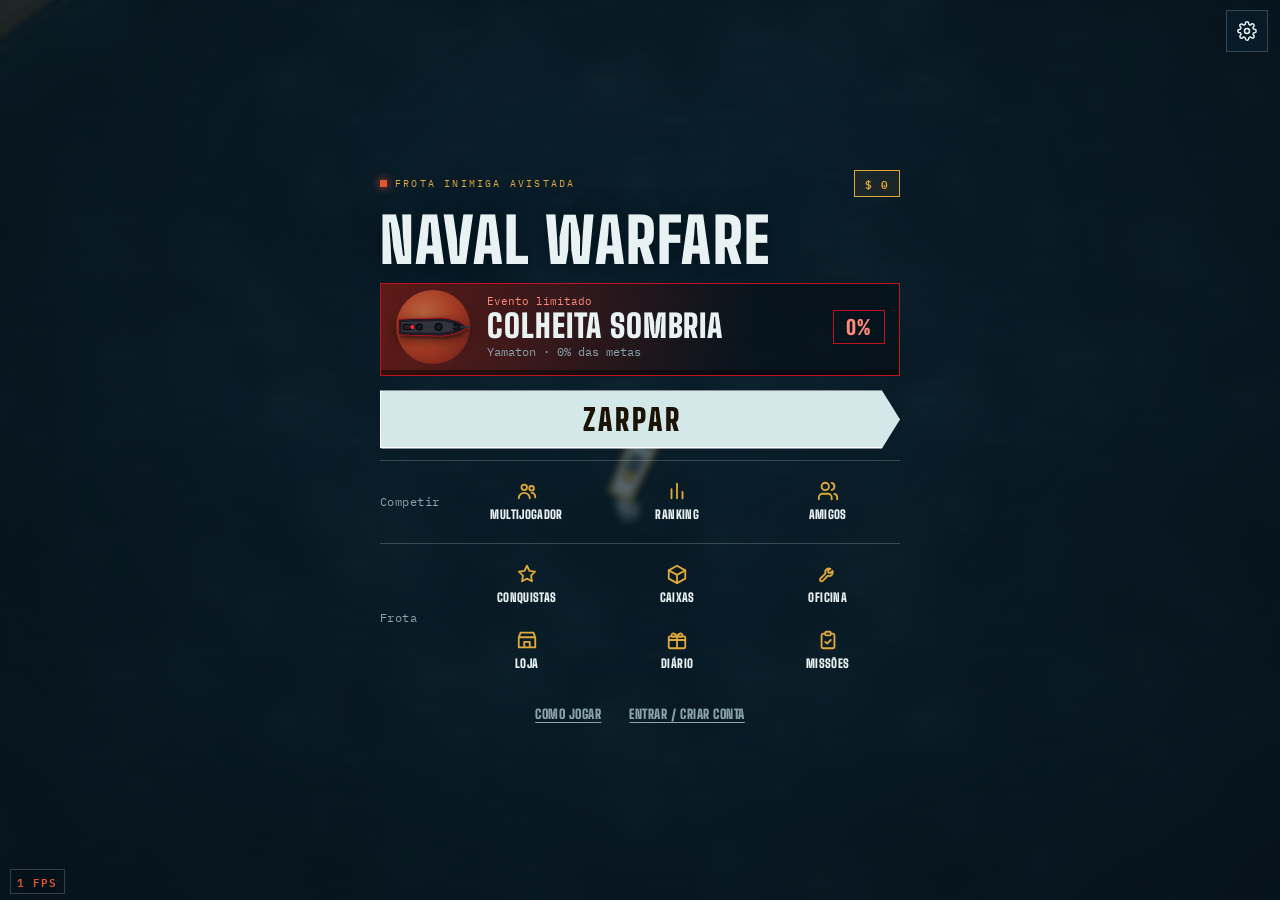
==== commit 3d90a9d8: "Add files via upload" ====
--- a/index.html
+++ b/index.html
@@ -7,7 +7,7 @@
 <link rel="preconnect" href="https://fonts.googleapis.com">
 <link rel="preconnect" href="https://fonts.gstatic.com" crossorigin>
 <link rel="stylesheet" href="https://fonts.googleapis.com/css2?family=Big+Shoulders+Display:wght@700;900&family=IBM+Plex+Mono:wght@400;500;600&display=swap">
-<link rel="stylesheet" href="style.css?v=conta6">
+<link rel="stylesheet" href="style.css?v=conta7">
 </head>
 <body>
 <div id="loading" role="status" aria-live="polite">
@@ -131,9 +131,10 @@
         <button class="btn ghost" id="btnRank" type="button" hidden><svg viewBox="0 0 24 24" width="22" height="22" fill="none" stroke="currentColor" stroke-width="2" stroke-linecap="round" stroke-linejoin="round" aria-hidden="true"><path d="M6 20V10M12 20V4M18 20v-7"/></svg><span>Ranking</span></button>
         <button class="btn ghost" id="btnFr" type="button" hidden><svg viewBox="0 0 24 24" width="22" height="22" fill="none" stroke="currentColor" stroke-width="2" stroke-linecap="round" stroke-linejoin="round" aria-hidden="true"><path d="M16 21v-2a4 4 0 0 0-4-4H6a4 4 0 0 0-4 4v2"/><circle cx="9" cy="7" r="4"/><path d="M22 21v-2a4 4 0 0 0-3-3.87M16 3.13a4 4 0 0 1 0 7.75"/></svg><span>Amigos</span><i class="frn" id="frN" hidden></i></button>
       </div></div>
-      <div class="mgrp"><span class="mgl">Frota</span><div class="mtiles">
+      <div class="mgrp fleet"><span class="mgl">Frota</span><div class="mtiles">
         <button class="btn ghost" id="btnAch" type="button" hidden><svg viewBox="0 0 24 24" width="22" height="22" fill="none" stroke="currentColor" stroke-width="2" stroke-linecap="round" stroke-linejoin="round" aria-hidden="true"><path d="M12 3l2.7 5.6 6.1.9-4.4 4.3 1 6.1L12 17l-5.4 2.9 1-6.1L3.2 9.5l6.1-.9z"/></svg><span>Conquistas</span></button>
         <button class="btn ghost" id="btnBox" type="button"><svg viewBox="0 0 24 24" width="22" height="22" fill="none" stroke="currentColor" stroke-width="2" stroke-linecap="round" stroke-linejoin="round" aria-hidden="true"><path d="M3 8l9-5 9 5v9l-9 5-9-5z"/><path d="M3 8l9 5 9-5M12 13v9"/></svg><span>Caixas</span></button>
+        <button class="btn ghost" id="btnYard" type="button"><svg viewBox="0 0 24 24" width="22" height="22" fill="none" stroke="currentColor" stroke-width="2" stroke-linecap="round" stroke-linejoin="round" aria-hidden="true"><path d="M14.7 6.3a4 4 0 0 0-5.4 5.1L3.5 17.2a1.8 1.8 0 0 0 2.5 2.5l5.8-5.8a4 4 0 0 0 5.1-5.4l-2.4 2.4-2.1-.5-.5-2.1z"/></svg><span>Oficina</span></button>
         <button class="btn ghost" id="btnShop" type="button"><svg viewBox="0 0 24 24" width="22" height="22" fill="none" stroke="currentColor" stroke-width="2" stroke-linecap="round" stroke-linejoin="round" aria-hidden="true"><path d="M3 9l2-5h14l2 5M3 9h18M3 9v11h18V9M9 20v-6h6v6"/></svg><span>Loja</span></button>
         <button class="btn ghost" id="btnDaily" type="button"><svg viewBox="0 0 24 24" width="22" height="22" fill="none" stroke="currentColor" stroke-width="2" stroke-linecap="round" stroke-linejoin="round" aria-hidden="true"><rect x="3" y="8" width="18" height="13" rx="1"/><path d="M12 8v13M3 12h18M12 8c-2-4-6-4-6-1s4 1 6 1zm0 0c2-4 6-4 6-1s-4 1-6 1z"/></svg><span>Diário</span></button>
         <button class="btn ghost" id="btnMis" type="button"><svg viewBox="0 0 24 24" width="22" height="22" fill="none" stroke="currentColor" stroke-width="2" stroke-linecap="round" stroke-linejoin="round" aria-hidden="true"><path d="M9 5H7a2 2 0 0 0-2 2v12a2 2 0 0 0 2 2h10a2 2 0 0 0 2-2V7a2 2 0 0 0-2-2h-2"/><rect x="9" y="3" width="6" height="4" rx="1"/><path d="m9 14 2 2 4-4"/></svg><span>Missões</span></button>
@@ -191,6 +192,7 @@
   </div>
   <div class="actions lact">
     <button class="btn" id="modeGo" type="button">Zarpar</button>
+    <button class="btn ghost" id="modeYard" type="button">Oficina</button>
     <button class="btn ghost" id="modeShop" type="button">Loja</button>
     <button class="btn ghost" id="modeBack" type="button">Voltar</button>
   </div>
@@ -343,9 +345,16 @@
 <div class="overlay" id="shop" hidden><div class="panel">
   <div class="w-top"><h1>Loja</h1><div class="w-bal">$ <span id="shopCoins">0</span></div></div>
   <div class="shop-timer"><div><span>Próxima troca de estoque</span><b id="shopTimer">--:--</b></div><i><u id="shopBar"></u></i></div>
-  <div class="shop-tabs" id="shopTabs"><button type="button" data-t="stock">Estoque<i></i></button><button type="button" data-t="own">Meus<i></i></button></div>
   <div id="shopBody"></div>
   <div class="actions"><button class="btn ghost" id="shopBack" type="button">Voltar</button></div>
+</div></div>
+
+<div class="overlay" id="yard" hidden><div class="panel">
+  <div class="w-top"><h1>Oficina</h1><div class="w-bal">$ <span id="yardCoins">0</span></div></div>
+  <p class="note" style="margin:0">Todos os seus navios ficam aqui. Escolha um e melhore casco, canhões, recarga e motores (até o nível 5). Cada navio tem suas próprias melhorias.</p>
+  <div class="lfleet" id="yardFleet" role="listbox" aria-label="Seus navios"></div>
+  <div id="yardBody"></div>
+  <div class="actions"><button class="btn ghost" id="yardBack" type="button">Voltar</button></div>
 </div></div>
 
 <div class="overlay" id="daily" hidden><div class="panel">
@@ -410,6 +419,6 @@
     <div class="actions"><button class="btn" id="evtClaim" type="button">Conquistar</button><button class="btn ghost" id="evtBack" type="button">Voltar</button></div>
   </div>
 </div></div>
-<script src="game.js?v=conta6"></script>
+<script src="game.js?v=conta7"></script>
 </body>
 </html>
--- a/style.css
+++ b/style.css
@@ -511,7 +511,7 @@
 @media (orientation: landscape) and (max-height: 520px) { .pf-av.big { width: 76px; height: 76px; font-size: 34px; } .pep { width: min(640px, 100%); } }
 
 /* telas cheias: fundo quase opaco (o menu não vaza por trás) e espaço para a faixa de avisos */
-:is(#cfg, #rank, #achEl, #shop, #boxEl, #mpEl, #prof, #helpEl, #modeEl, #acctEl, #auth, #adm) { background: rgba(6, 18, 26, .96); }
+:is(#cfg, #rank, #achEl, #shop, #yard, #boxEl, #mpEl, #prof, #helpEl, #modeEl, #acctEl, #auth, #adm) { background: rgba(6, 18, 26, .96); }
 body:has(#admBanner:not([hidden])) .overlay { padding-top: calc(env(safe-area-inset-top, 0px) + 52px); }
 /* minimapa (canto superior direito) e ajustes da coluna de HUD ao redor dele */
 body:has(#admBanner:not([hidden])) .hud { padding-top: calc(env(safe-area-inset-top, 0px) + 40px); }
@@ -672,7 +672,7 @@
 @media(max-width:380px){.ac-card{grid-template-columns:40px minmax(0,1fr);}.ac-ico{width:40px;height:40px;font-size:18px}.ac-rw{grid-column:2;text-align:left;display:flex;gap:6px;align-items:baseline}.ac-rw b{font-size:16px}.ring{width:76px;height:76px}.ring b{font-size:21px}.acount b{font-size:38px}}
 @media(orientation:landscape) and (max-height:520px){.ring{width:68px;height:68px}.ring::before{inset:6px}.ring b{font-size:19px}.acount b{font-size:34px}}
 
-body[data-state="playing"] #btnCfg, body:has(#mpEl:not([hidden]), #auth:not([hidden]), #acctEl:not([hidden]), #achEl:not([hidden]), #helpEl:not([hidden]), #peEl:not([hidden]), #rank:not([hidden]), #prof:not([hidden]), #shop:not([hidden]), #boxEl:not([hidden]), #adm:not([hidden]), #frEl:not([hidden])) #btnCfg { display: none; }
+body[data-state="playing"] #btnCfg, body:has(#mpEl:not([hidden]), #auth:not([hidden]), #acctEl:not([hidden]), #achEl:not([hidden]), #helpEl:not([hidden]), #peEl:not([hidden]), #rank:not([hidden]), #prof:not([hidden]), #shop:not([hidden]), #yard:not([hidden]), #boxEl:not([hidden]), #adm:not([hidden]), #frEl:not([hidden])) #btnCfg { display: none; }
 #shop .panel { width: min(560px, 100%); }
 .w-top { padding-bottom: 8px; border-bottom: 1px solid var(--line); background: linear-gradient(90deg, rgba(224,169,60,.10), transparent 70%); }
 .w-top h1 { text-shadow: 0 2px 12px rgba(224,169,60,.35); }
@@ -1150,3 +1150,39 @@
 .btn.ghost.ac-out { margin-left: auto; color: var(--rust); border-color: rgba(226, 85, 47, .45); }
 .btn.ghost.ac-out:hover { border-color: var(--rust); }
 @media (max-width: 380px) { .ac-sync { flex-wrap: wrap; } .ac-sync .btn { width: 100%; } }
+
+
+/* oficina */
+#yard .panel { width: min(560px, 100%); gap: 10px; }
+#yard .w-top { background: linear-gradient(90deg, rgba(224,169,60,.10), transparent 70%); }
+#yardFleet .lcard { position: relative; }
+#yardFleet .lcard small { font-size: 10px; letter-spacing: .1em; color: var(--steel); font-variant-numeric: tabular-nums; }
+#yardFleet .lcard.eq::before { content: ''; position: absolute; top: 6px; right: 6px; width: 8px; height: 8px; border-radius: 50%; background: var(--good); box-shadow: 0 0 6px var(--good); }
+#yardBody { display: flex; flex-direction: column; gap: 10px; animation: shopIn .25s ease-out; }
+.yd-hero { --rc: var(--line); display: flex; align-items: center; gap: 12px; padding: 10px; background: rgba(10,31,44,.62); border: 1px solid var(--line); border-top: 3px solid var(--rc); }
+.yd-hero.r-comum { --rc: #9fb3b8; } .yd-hero.r-incomum { --rc: #6fcf8a; } .yd-hero.r-raro { --rc: #5aa9ff; } .yd-hero.r-epico { --rc: #b074ff; } .yd-hero.r-lendario { --rc: #ffa93c; }
+.yd-hero canvas { flex: none; width: 46%; max-width: 224px; height: auto; aspect-ratio: 224 / 96; }
+.yd-hi { flex: 1; min-width: 0; display: flex; flex-direction: column; gap: 6px; }
+.yd-hi .ln { display: flex; align-items: center; gap: 8px; flex-wrap: wrap; }
+.yd-hi .ln b { font: 900 24px/1 var(--font-display); letter-spacing: .05em; text-transform: uppercase; }
+.yd-hi .yd-sum { font-size: 11px; color: var(--steel); font-variant-numeric: tabular-nums; }
+.yd-hi .btn { min-height: 38px; font-size: 15px; padding: 4px 10px; }
+.yd-ups { display: flex; flex-direction: column; gap: 8px; }
+.yd-up { display: grid; grid-template-columns: minmax(0, 1fr) auto; align-items: center; gap: 6px 10px; padding: 10px; background: rgba(10,31,44,.62); border: 1px solid var(--line); }
+.yd-up .t > b { display: block; font: 900 18px/1.1 var(--font-display); letter-spacing: .05em; text-transform: uppercase; }
+.yd-up .t small { display: block; margin-top: 2px; font-size: 11px; color: var(--steel); }
+.yd-up .v { margin-top: 6px; font-size: 12px; font-variant-numeric: tabular-nums; }
+.yd-up .v b { font-weight: 600; }
+.yd-up .v em { font-style: normal; color: var(--good); }
+.yd-pips { display: flex; gap: 4px; margin-top: 6px; }
+.yd-pips s { flex: 1; height: 6px; background: rgba(212,232,234,.12); text-decoration: none; }
+.yd-pips s.on { background: var(--brass); }
+.yd-btn { min-width: 124px; min-height: 42px; padding: 4px 10px; font-size: 15px; }
+.yd-max { min-width: 124px; padding: 10px 8px; text-align: center; font-size: 12px; font-weight: 600; letter-spacing: .14em; text-transform: uppercase; color: var(--brass); border: 1px solid var(--brass); background: rgba(224,169,60,.08); }
+.yd-up.flash { animation: yardflash .9s ease-out; }
+@keyframes yardflash { 0% { box-shadow: 0 0 0 0 var(--brass), 0 0 26px var(--brass); } 100% { box-shadow: 0 0 0 0 transparent; } }
+@media (max-width: 480px) { .yd-hero { flex-direction: column; align-items: stretch; text-align: center; } .yd-hero canvas { width: 70%; align-self: center; } .yd-hi .ln { justify-content: center; } .yd-btn, .yd-max { min-width: 108px; } }
+@media (prefers-reduced-motion: reduce) { #yardBody, .yd-up.flash { animation: none; } }
+/* menu: grupo Frota com 6 botões em 2 linhas de 3 */
+.mgrp.fleet .mtiles { flex-wrap: wrap; }
+.mgrp.fleet .mtiles .btn.ghost { flex: 1 1 calc(33.3% - 6px); }
